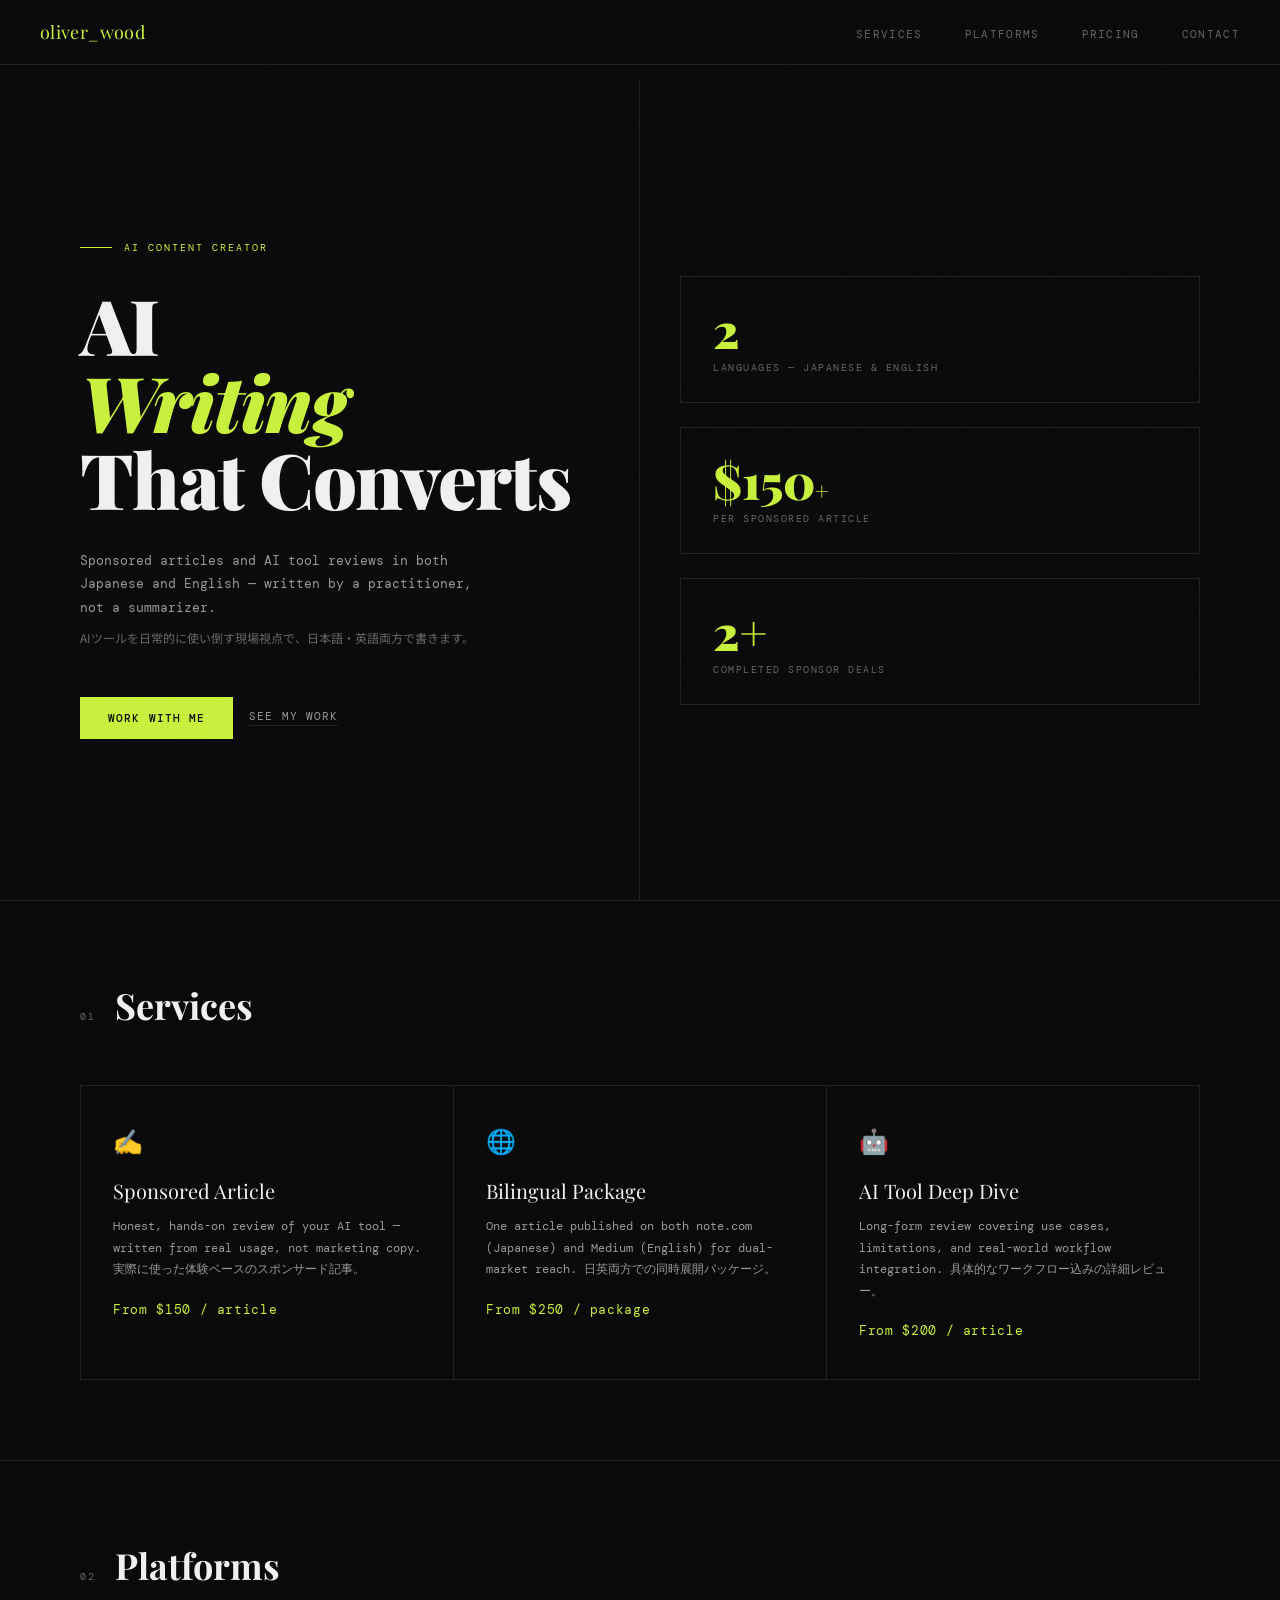
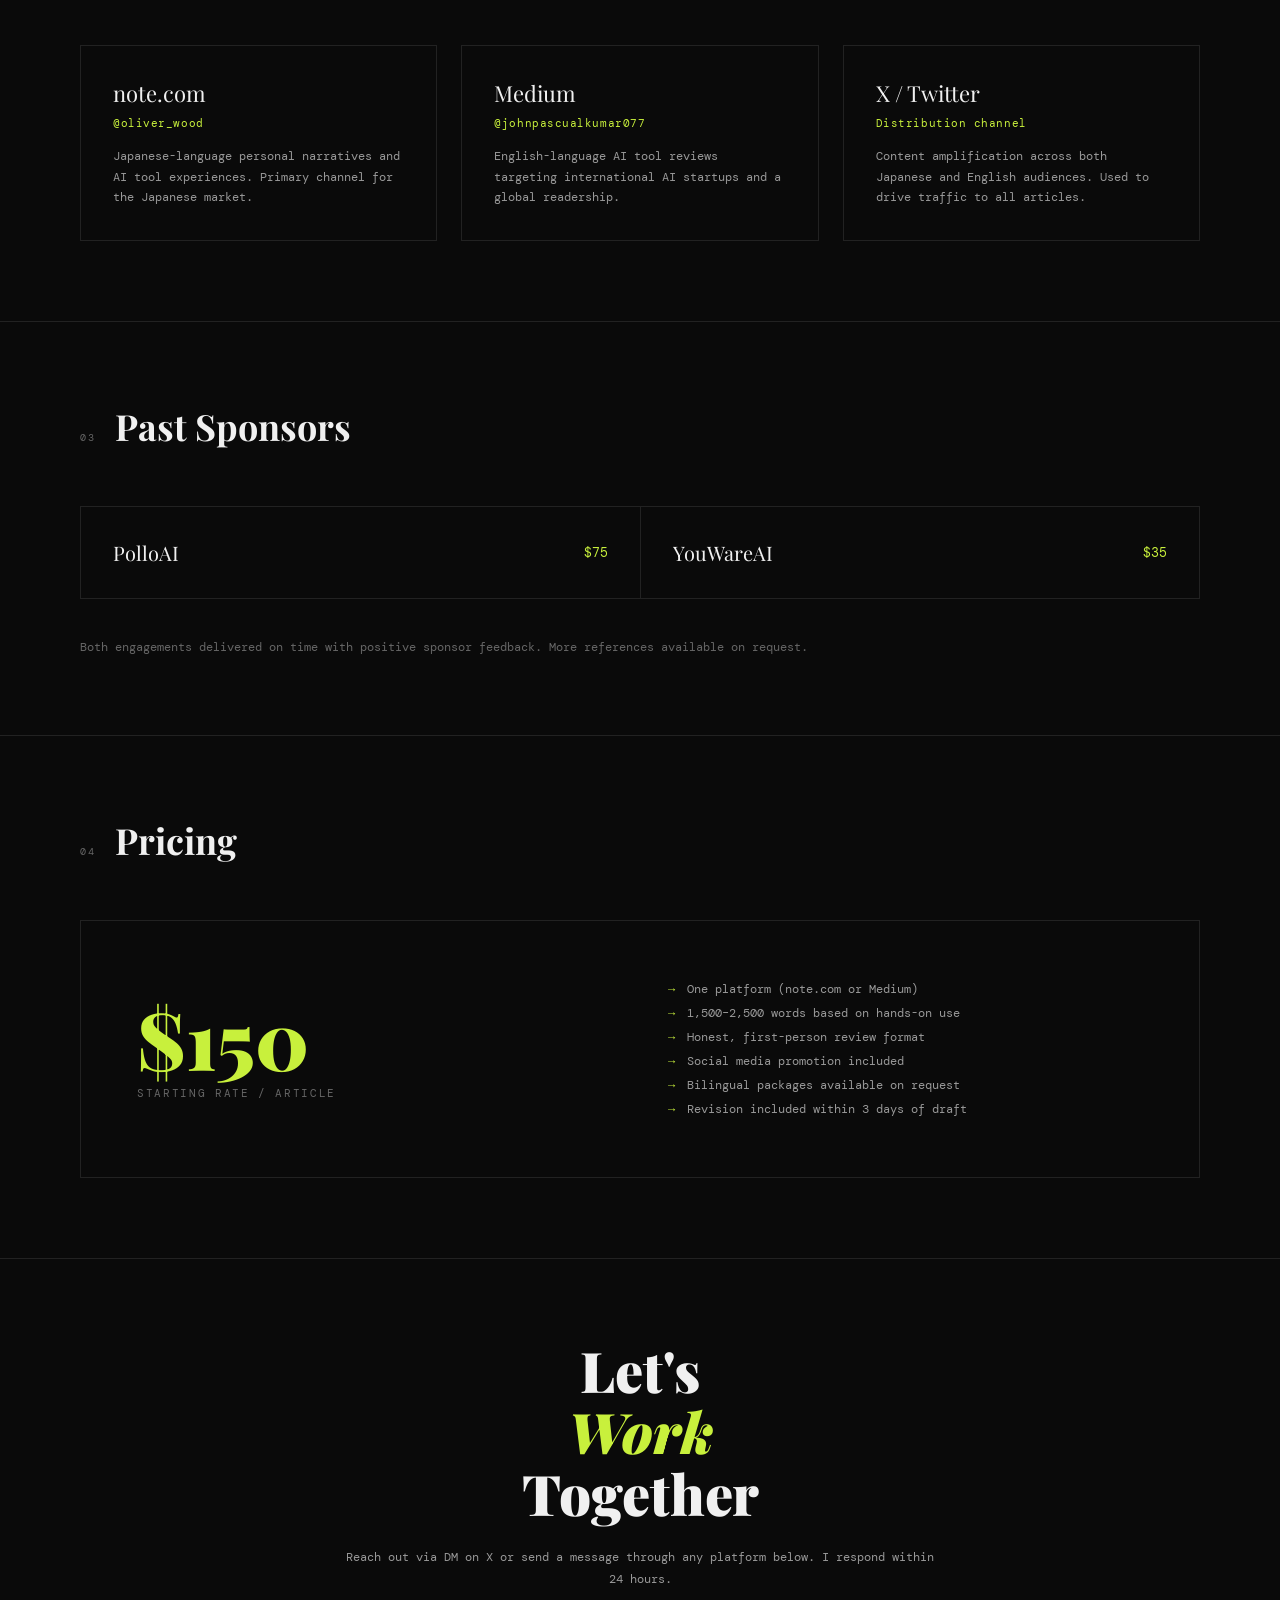
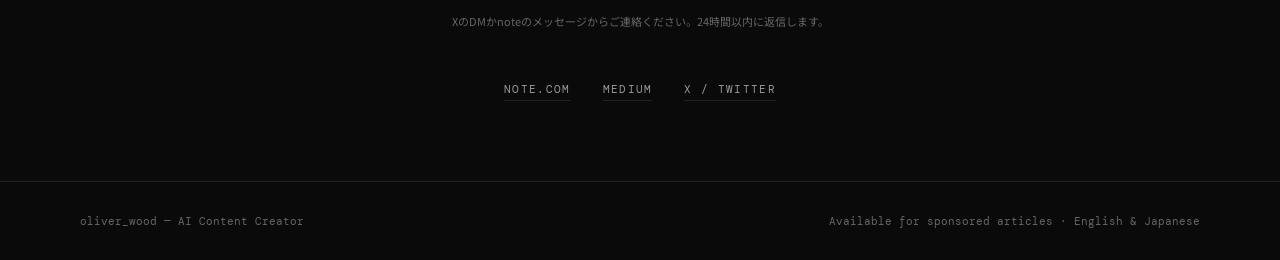
==== index.html @ 2ba9f5a6 "Add portfolio site as index.html for GitHub Pages Uploads the oliver_wood AI Content Creator portfol" ====
<!DOCTYPE html>
<html lang="en">
<head>
<meta charset="UTF-8">
<meta name="viewport" content="width=device-width, initial-scale=1.0">
<title>oliver_wood — AI Content Creator</title>
<link href="https://fonts.googleapis.com/css2?family=Playfair+Display:ital,wght@0,400;0,700;0,900;1,400&family=DM+Mono:wght@300;400;500&family=Noto+Sans+JP:wght@300;400;500&display=swap" rel="stylesheet">
<style>
  :root {
    --bg: #0a0a0a;
    --surface: #111111;
    --border: #222222;
    --accent: #c8f03c;
    --accent2: #ff6b35;
    --text: #f0f0f0;
    --muted: #666666;
    --mid: #999999;
  }

  * { margin: 0; padding: 0; box-sizing: border-box; }

  html { scroll-behavior: smooth; }

  body {
    background: var(--bg);
    color: var(--text);
    font-family: 'DM Mono', monospace;
    overflow-x: hidden;
  }

  /* NOISE OVERLAY */
  body::before {
    content: '';
    position: fixed;
    inset: 0;
    background-image: url("data:image/svg+xml,%3Csvg viewBox='0 0 256 256' xmlns='http://www.w3.org/2000/svg'%3E%3Cfilter id='noise'%3E%3CfeTurbulence type='fractalNoise' baseFrequency='0.9' numOctaves='4' stitchTiles='stitch'/%3E%3C/filter%3E%3Crect width='100%25' height='100%25' filter='url(%23noise)' opacity='0.04'/%3E%3C/svg%3E");
    pointer-events: none;
    z-index: 100;
    opacity: 0.5;
  }

  /* HEADER */
  header {
    position: fixed;
    top: 0;
    left: 0;
    right: 0;
    z-index: 50;
    display: flex;
    justify-content: space-between;
    align-items: center;
    padding: 20px 40px;
    border-bottom: 1px solid var(--border);
    background: rgba(10,10,10,0.85);
    backdrop-filter: blur(12px);
  }

  .logo {
    font-family: 'Playfair Display', serif;
    font-size: 18px;
    letter-spacing: 0.02em;
    color: var(--accent);
  }

  nav a {
    color: var(--muted);
    text-decoration: none;
    font-size: 11px;
    letter-spacing: 0.12em;
    text-transform: uppercase;
    margin-left: 32px;
    transition: color 0.2s;
  }

  nav a:hover { color: var(--text); }

  /* HERO */
  .hero {
    min-height: 100vh;
    display: grid;
    grid-template-columns: 1fr 1fr;
    padding-top: 80px;
  }

  .hero-left {
    padding: 80px 40px 80px 80px;
    display: flex;
    flex-direction: column;
    justify-content: center;
    border-right: 1px solid var(--border);
  }

  .hero-tag {
    font-size: 10px;
    letter-spacing: 0.2em;
    text-transform: uppercase;
    color: var(--accent);
    margin-bottom: 32px;
    display: flex;
    align-items: center;
    gap: 12px;
  }

  .hero-tag::before {
    content: '';
    display: block;
    width: 32px;
    height: 1px;
    background: var(--accent);
  }

  .hero-title {
    font-family: 'Playfair Display', serif;
    font-size: clamp(52px, 6vw, 88px);
    line-height: 1.0;
    font-weight: 900;
    margin-bottom: 32px;
    letter-spacing: -0.02em;
  }

  .hero-title em {
    font-style: italic;
    color: var(--accent);
  }

  .hero-desc {
    font-size: 13px;
    line-height: 1.8;
    color: var(--mid);
    max-width: 420px;
    margin-bottom: 48px;
  }

  .hero-desc span {
    font-family: 'Noto Sans JP', sans-serif;
    display: block;
    margin-top: 8px;
    font-size: 12px;
    color: var(--muted);
  }

  .cta-row {
    display: flex;
    gap: 16px;
    align-items: center;
  }

  .btn-primary {
    background: var(--accent);
    color: #0a0a0a;
    padding: 14px 28px;
    font-family: 'DM Mono', monospace;
    font-size: 11px;
    letter-spacing: 0.1em;
    text-transform: uppercase;
    text-decoration: none;
    font-weight: 500;
    transition: all 0.2s;
  }

  .btn-primary:hover {
    background: #d4f54a;
    transform: translateY(-1px);
  }

  .btn-ghost {
    color: var(--mid);
    font-size: 11px;
    letter-spacing: 0.1em;
    text-transform: uppercase;
    text-decoration: none;
    border-bottom: 1px solid var(--border);
    padding-bottom: 2px;
    transition: all 0.2s;
  }

  .btn-ghost:hover { color: var(--text); border-color: var(--mid); }

  .hero-right {
    padding: 80px 80px 80px 40px;
    display: flex;
    flex-direction: column;
    justify-content: center;
    gap: 24px;
  }

  .stat-card {
    border: 1px solid var(--border);
    padding: 28px 32px;
    position: relative;
    overflow: hidden;
    transition: border-color 0.3s;
  }

  .stat-card:hover { border-color: #333; }

  .stat-card::before {
    content: '';
    position: absolute;
    top: 0; left: 0;
    width: 3px; height: 100%;
    background: var(--accent);
    transform: scaleY(0);
    transition: transform 0.3s;
    transform-origin: bottom;
  }

  .stat-card:hover::before { transform: scaleY(1); }

  .stat-num {
    font-family: 'Playfair Display', serif;
    font-size: 48px;
    font-weight: 900;
    color: var(--accent);
    line-height: 1;
    margin-bottom: 8px;
  }

  .stat-label {
    font-size: 10px;
    letter-spacing: 0.15em;
    text-transform: uppercase;
    color: var(--muted);
  }

  /* SECTION */
  section {
    border-top: 1px solid var(--border);
    padding: 80px;
  }

  .section-header {
    display: flex;
    align-items: baseline;
    gap: 20px;
    margin-bottom: 56px;
  }

  .section-num {
    font-size: 10px;
    color: var(--muted);
    letter-spacing: 0.15em;
  }

  .section-title {
    font-family: 'Playfair Display', serif;
    font-size: 36px;
    font-weight: 700;
  }

  /* SERVICES */
  .services-grid {
    display: grid;
    grid-template-columns: repeat(3, 1fr);
    gap: 1px;
    background: var(--border);
    border: 1px solid var(--border);
  }

  .service-item {
    background: var(--bg);
    padding: 40px 32px;
    transition: background 0.2s;
  }

  .service-item:hover { background: #0f0f0f; }

  .service-icon {
    font-size: 24px;
    margin-bottom: 20px;
  }

  .service-name {
    font-family: 'Playfair Display', serif;
    font-size: 20px;
    margin-bottom: 12px;
  }

  .service-desc {
    font-size: 12px;
    line-height: 1.8;
    color: var(--mid);
    margin-bottom: 20px;
  }

  .service-desc .ja {
    font-family: 'Noto Sans JP', sans-serif;
    display: block;
    font-size: 11px;
    margin-top: 4px;
    color: var(--muted);
  }

  .service-price {
    font-size: 13px;
    color: var(--accent);
    letter-spacing: 0.05em;
  }

  /* PLATFORMS */
  .platforms-row {
    display: grid;
    grid-template-columns: repeat(3, 1fr);
    gap: 24px;
  }

  .platform-card {
    border: 1px solid var(--border);
    padding: 32px;
    text-decoration: none;
    color: var(--text);
    transition: all 0.2s;
    display: block;
  }

  .platform-card:hover {
    border-color: var(--accent);
    transform: translateY(-2px);
  }

  .platform-name {
    font-family: 'Playfair Display', serif;
    font-size: 22px;
    margin-bottom: 8px;
  }

  .platform-handle {
    font-size: 11px;
    color: var(--accent);
    letter-spacing: 0.05em;
    margin-bottom: 16px;
  }

  .platform-desc {
    font-size: 12px;
    color: var(--mid);
    line-height: 1.7;
  }

  /* SPONSORS */
  .sponsors-list {
    display: grid;
    grid-template-columns: 1fr 1fr;
    gap: 1px;
    background: var(--border);
    border: 1px solid var(--border);
    margin-bottom: 40px;
  }

  .sponsor-item {
    background: var(--bg);
    padding: 32px;
    display: flex;
    justify-content: space-between;
    align-items: center;
  }

  .sponsor-name {
    font-family: 'Playfair Display', serif;
    font-size: 20px;
  }

  .sponsor-amount {
    font-size: 13px;
    color: var(--accent);
  }

  /* PRICING */
  .pricing-box {
    border: 1px solid var(--border);
    padding: 56px;
    display: grid;
    grid-template-columns: 1fr 1fr;
    gap: 56px;
    align-items: center;
  }

  .price-display {
    font-family: 'Playfair Display', serif;
    font-size: 80px;
    font-weight: 900;
    color: var(--accent);
    line-height: 1;
    margin-bottom: 8px;
  }

  .price-unit {
    font-size: 11px;
    color: var(--muted);
    letter-spacing: 0.15em;
    text-transform: uppercase;
  }

  .pricing-details {
    font-size: 12px;
    color: var(--mid);
    line-height: 2;
  }

  .pricing-details li {
    list-style: none;
    display: flex;
    gap: 12px;
  }

  .pricing-details li::before {
    content: '→';
    color: var(--accent);
    flex-shrink: 0;
  }

  /* CONTACT */
  #contact {
    text-align: center;
  }

  .contact-inner {
    max-width: 600px;
    margin: 0 auto;
  }

  .contact-title {
    font-family: 'Playfair Display', serif;
    font-size: 56px;
    font-weight: 900;
    line-height: 1.1;
    margin-bottom: 24px;
  }

  .contact-title em {
    font-style: italic;
    color: var(--accent);
  }

  .contact-sub {
    font-size: 12px;
    color: var(--mid);
    line-height: 1.8;
    margin-bottom: 48px;
  }

  .contact-links {
    display: flex;
    justify-content: center;
    gap: 32px;
    flex-wrap: wrap;
  }

  .contact-link {
    font-size: 11px;
    letter-spacing: 0.12em;
    text-transform: uppercase;
    color: var(--mid);
    text-decoration: none;
    border-bottom: 1px solid var(--border);
    padding-bottom: 4px;
    transition: all 0.2s;
  }

  .contact-link:hover { color: var(--accent); border-color: var(--accent); }

  /* FOOTER */
  footer {
    border-top: 1px solid var(--border);
    padding: 32px 80px;
    display: flex;
    justify-content: space-between;
    align-items: center;
    font-size: 11px;
    color: var(--muted);
  }

  /* ANIMATIONS */
  @keyframes fadeUp {
    from { opacity: 0; transform: translateY(24px); }
    to { opacity: 1; transform: translateY(0); }
  }

  .hero-left > * {
    animation: fadeUp 0.7s ease forwards;
    opacity: 0;
  }

  .hero-tag { animation-delay: 0.1s; }
  .hero-title { animation-delay: 0.2s; }
  .hero-desc { animation-delay: 0.3s; }
  .cta-row { animation-delay: 0.4s; }

  .stat-card {
    animation: fadeUp 0.7s ease forwards;
    opacity: 0;
  }
  .stat-card:nth-child(1) { animation-delay: 0.3s; }
  .stat-card:nth-child(2) { animation-delay: 0.4s; }
  .stat-card:nth-child(3) { animation-delay: 0.5s; }

  /* RESPONSIVE */
  @media (max-width: 900px) {
    .hero { grid-template-columns: 1fr; }
    .hero-left { padding: 60px 32px; border-right: none; border-bottom: 1px solid var(--border); }
    .hero-right { padding: 40px 32px; }
    section { padding: 60px 32px; }
    .services-grid { grid-template-columns: 1fr; }
    .platforms-row { grid-template-columns: 1fr; }
    .sponsors-list { grid-template-columns: 1fr; }
    .pricing-box { grid-template-columns: 1fr; }
    footer { flex-direction: column; gap: 12px; padding: 32px; }
    header { padding: 16px 24px; }
  }
</style>
</head>
<body>

<header>
  <div class="logo">oliver_wood</div>
  <nav>
    <a href="#services">Services</a>
    <a href="#platforms">Platforms</a>
    <a href="#pricing">Pricing</a>
    <a href="#contact">Contact</a>
  </nav>
</header>

<!-- HERO -->
<div class="hero">
  <div class="hero-left">
    <div class="hero-tag">AI Content Creator</div>
    <h1 class="hero-title">AI<br><em>Writing</em><br>That Converts</h1>
    <p class="hero-desc">
      Sponsored articles and AI tool reviews in both Japanese and English — written by a practitioner, not a summarizer.
      <span>AIツールを日常的に使い倒す現場視点で、日本語・英語両方で書きます。</span>
    </p>
    <div class="cta-row">
      <a href="#contact" class="btn-primary">Work with me</a>
      <a href="#platforms" class="btn-ghost">See my work</a>
    </div>
  </div>
  <div class="hero-right">
    <div class="stat-card">
      <div class="stat-num">2</div>
      <div class="stat-label">Languages — Japanese & English</div>
    </div>
    <div class="stat-card">
      <div class="stat-num">$150<span style="font-size:24px">+</span></div>
      <div class="stat-label">Per sponsored article</div>
    </div>
    <div class="stat-card">
      <div class="stat-num">2+</div>
      <div class="stat-label">Completed sponsor deals</div>
    </div>
  </div>
</div>

<!-- SERVICES -->
<section id="services">
  <div class="section-header">
    <span class="section-num">01</span>
    <h2 class="section-title">Services</h2>
  </div>
  <div class="services-grid">
    <div class="service-item">
      <div class="service-icon">✍️</div>
      <div class="service-name">Sponsored Article</div>
      <div class="service-desc">
        Honest, hands-on review of your AI tool — written from real usage, not marketing copy.
        <span>実際に使った体験ベースのスポンサード記事。</span>
      </div>
      <div class="service-price">From $150 / article</div>
    </div>
    <div class="service-item">
      <div class="service-icon">🌐</div>
      <div class="service-name">Bilingual Package</div>
      <div class="service-desc">
        One article published on both note.com (Japanese) and Medium (English) for dual-market reach.
        <span>日英両方での同時展開パッケージ。</span>
      </div>
      <div class="service-price">From $250 / package</div>
    </div>
    <div class="service-item">
      <div class="service-icon">🤖</div>
      <div class="service-name">AI Tool Deep Dive</div>
      <div class="service-desc">
        Long-form review covering use cases, limitations, and real-world workflow integration.
        <span>具体的なワークフロー込みの詳細レビュー。</span>
      </div>
      <div class="service-price">From $200 / article</div>
    </div>
  </div>
</section>

<!-- PLATFORMS -->
<section id="platforms">
  <div class="section-header">
    <span class="section-num">02</span>
    <h2 class="section-title">Platforms</h2>
  </div>
  <div class="platforms-row">
    <a href="https://note.com/oliver_wood" target="_blank" class="platform-card">
      <div class="platform-name">note.com</div>
      <div class="platform-handle">@oliver_wood</div>
      <div class="platform-desc">Japanese-language personal narratives and AI tool experiences. Primary channel for the Japanese market.</div>
    </a>
    <a href="https://medium.com/@johnpascualkumar077" target="_blank" class="platform-card">
      <div class="platform-name">Medium</div>
      <div class="platform-handle">@johnpascualkumar077</div>
      <div class="platform-desc">English-language AI tool reviews targeting international AI startups and a global readership.</div>
    </a>
    <a href="https://twitter.com" target="_blank" class="platform-card">
      <div class="platform-name">X / Twitter</div>
      <div class="platform-handle">Distribution channel</div>
      <div class="platform-desc">Content amplification across both Japanese and English audiences. Used to drive traffic to all articles.</div>
    </a>
  </div>
</section>

<!-- PAST SPONSORS -->
<section id="sponsors">
  <div class="section-header">
    <span class="section-num">03</span>
    <h2 class="section-title">Past Sponsors</h2>
  </div>
  <div class="sponsors-list">
    <div class="sponsor-item">
      <div class="sponsor-name">PolloAI</div>
      <div class="sponsor-amount">$75</div>
    </div>
    <div class="sponsor-item">
      <div class="sponsor-name">YouWareAI</div>
      <div class="sponsor-amount">$35</div>
    </div>
  </div>
  <p style="font-size:12px; color: var(--muted);">Both engagements delivered on time with positive sponsor feedback. More references available on request.</p>
</section>

<!-- PRICING -->
<section id="pricing">
  <div class="section-header">
    <span class="section-num">04</span>
    <h2 class="section-title">Pricing</h2>
  </div>
  <div class="pricing-box">
    <div>
      <div class="price-display">$150</div>
      <div class="price-unit">Starting rate / article</div>
    </div>
    <ul class="pricing-details">
      <li>One platform (note.com or Medium)</li>
      <li>1,500–2,500 words based on hands-on use</li>
      <li>Honest, first-person review format</li>
      <li>Social media promotion included</li>
      <li>Bilingual packages available on request</li>
      <li>Revision included within 3 days of draft</li>
    </ul>
  </div>
</section>

<!-- CONTACT -->
<section id="contact">
  <div class="contact-inner">
    <h2 class="contact-title">Let's<br><em>Work</em><br>Together</h2>
    <p class="contact-sub">
      Reach out via DM on X or send a message through any platform below.
      I respond within 24 hours.
      <br><br>
      <span style="font-family: 'Noto Sans JP', sans-serif; font-size: 11px; color: var(--muted);">XのDMかnoteのメッセージからご連絡ください。24時間以内に返信します。</span>
    </p>
    <div class="contact-links">
      <a href="https://note.com/oliver_wood" target="_blank" class="contact-link">note.com</a>
      <a href="https://medium.com/@johnpascualkumar077" target="_blank" class="contact-link">Medium</a>
      <a href="https://twitter.com" target="_blank" class="contact-link">X / Twitter</a>
    </div>
  </div>
</section>

<footer>
  <div>oliver_wood — AI Content Creator</div>
  <div>Available for sponsored articles · English & Japanese</div>
</footer>

</body>
</html>
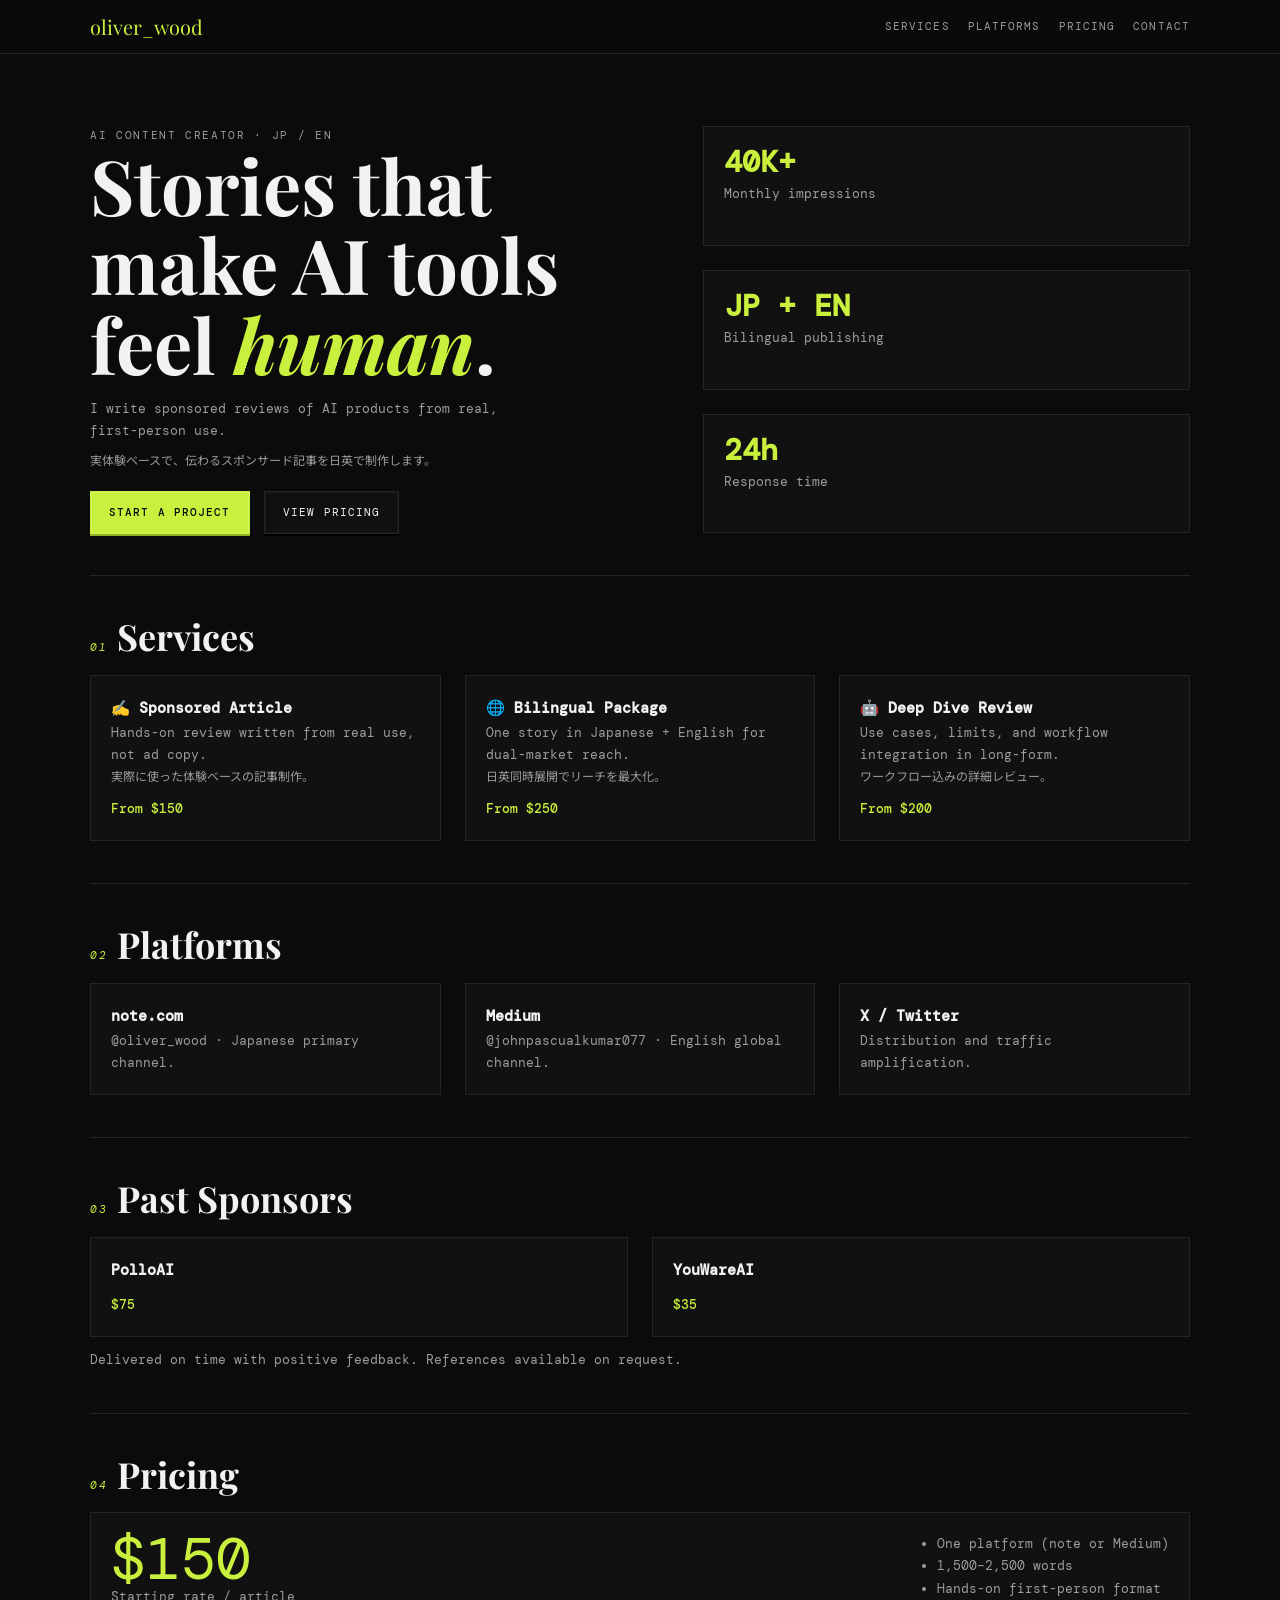
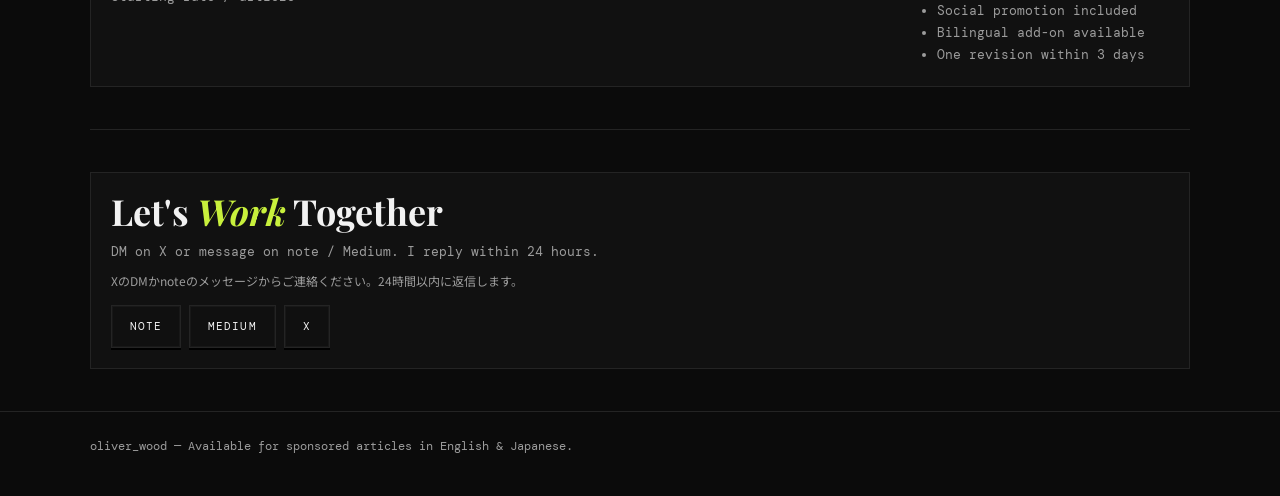
==== commit ea947f9d: "Tune UI responsiveness with tactile button press feedback" ====
--- a/index.html
+++ b/index.html
@@ -1,681 +1,185 @@
-<!DOCTYPE html>
+<!doctype html>
 <html lang="en">
 <head>
-<meta charset="UTF-8">
-<meta name="viewport" content="width=device-width, initial-scale=1.0">
-<title>oliver_wood — AI Content Creator</title>
-<link href="https://fonts.googleapis.com/css2?family=Playfair+Display:ital,wght@0,400;0,700;0,900;1,400&family=DM+Mono:wght@300;400;500&family=Noto+Sans+JP:wght@300;400;500&display=swap" rel="stylesheet">
-<style>
-  :root {
-    --bg: #0a0a0a;
-    --surface: #111111;
-    --border: #222222;
-    --accent: #c8f03c;
-    --accent2: #ff6b35;
-    --text: #f0f0f0;
-    --muted: #666666;
-    --mid: #999999;
-  }
+  <meta charset="UTF-8" />
+  <meta name="viewport" content="width=device-width, initial-scale=1" />
+  <title>oliver_wood — AI Content Creator</title>
+  <link href="https://fonts.googleapis.com/css2?family=Playfair+Display:wght@700;900&family=DM+Mono:wght@400;500&family=Noto+Sans+JP:wght@400&display=swap" rel="stylesheet">
+  <style>
+    :root {
+      --bg:#0b0b0b; --card:#111; --line:#242424; --txt:#f2f2f2; --muted:#9c9c9c; --accent:#c8f03c;
+      --fast:120ms; --snap:cubic-bezier(.2,.9,.25,1); --press:cubic-bezier(.22,.61,.36,1);
+    }
+    * { box-sizing:border-box; margin:0; }
+    body { font:13px/1.7 'DM Mono', monospace; color:var(--txt); background:var(--bg); }
+    a { color:inherit; text-decoration:none; }
+    .wrap { width:min(1100px,92vw); margin:auto; }
+    .grid { display:grid; gap:24px; }
+    .card {
+      background:var(--card); border:1px solid var(--line); padding:20px;
+      transition: transform var(--fast) var(--snap), border-color var(--fast) var(--snap), box-shadow var(--fast) var(--snap);
+    }
+    .muted { color:var(--muted); }
+    .jp { font-family:'Noto Sans JP',sans-serif; font-size:12px; }
 
-  * { margin: 0; padding: 0; box-sizing: border-box; }
+    header { position:sticky; top:0; z-index:10; border-bottom:1px solid var(--line); background:rgba(11,11,11,.9); backdrop-filter:blur(6px); }
+    header .wrap { padding:16px 0; display:flex; justify-content:space-between; align-items:center; }
+    nav { display:flex; gap:18px; font-size:11px; text-transform:uppercase; letter-spacing:.1em; color:var(--muted); }
+    nav a { transition:color var(--fast) var(--snap), transform var(--fast) var(--snap); }
+    nav a:hover { color:var(--txt); transform:translateY(-1px); }
 
-  html { scroll-behavior: smooth; }
+    .hero { padding:72px 0 42px; display:grid; gap:28px; grid-template-columns:1.2fr 1fr; }
+    h1, h2, .logo { font-family:'Playfair Display',serif; line-height:1.05; }
+    .logo { color:var(--accent); font-size:20px; }
+    h1 { font-size:clamp(40px,7vw,76px); }
+    h1 em, .section-num { color:var(--accent); font-style:italic; }
+    .cta { display:flex; gap:14px; align-items:center; margin-top:20px; }
 
-  body {
-    background: var(--bg);
-    color: var(--text);
-    font-family: 'DM Mono', monospace;
-    overflow-x: hidden;
-  }
+    .btn {
+      --raise:2px;
+      position:relative;
+      display:inline-flex; align-items:center; justify-content:center;
+      font-size:11px; text-transform:uppercase; letter-spacing:.1em;
+      padding:11px 18px; border:1px solid var(--line); background:#101010; color:var(--txt);
+      transform:translateY(0);
+      box-shadow:0 var(--raise) 0 #000, 0 0 0 1px rgba(255,255,255,.03) inset;
+      transition: transform var(--fast) var(--press), box-shadow var(--fast) var(--press), background var(--fast) var(--snap), border-color var(--fast) var(--snap), color var(--fast) var(--snap);
+      will-change:transform, box-shadow;
+      user-select:none;
+      -webkit-tap-highlight-color:transparent;
+    }
+    .btn:hover { border-color:#3a3a3a; transform:translateY(-1px); }
+    .btn:focus-visible { outline:2px solid var(--accent); outline-offset:2px; }
+    .btn.is-pressed, .btn:active {
+      transform:translateY(2px) scale(.995);
+      box-shadow:0 0 0 #000, 0 0 0 1px rgba(255,255,255,.05) inset;
+      transition-duration:70ms;
+    }
+    .btn.primary {
+      background:var(--accent); color:#0a0a0a; border-color:transparent; font-weight:500;
+      box-shadow:0 var(--raise) 0 #94af25, 0 0 0 1px rgba(255,255,255,.15) inset;
+    }
+    .btn.primary:hover { background:#d4f54a; }
+    .btn.primary.is-pressed, .btn.primary:active { box-shadow:0 0 0 #94af25, 0 0 0 1px rgba(255,255,255,.15) inset; }
 
-  /* NOISE OVERLAY */
-  body::before {
-    content: '';
-    position: fixed;
-    inset: 0;
-    background-image: url("data:image/svg+xml,%3Csvg viewBox='0 0 256 256' xmlns='http://www.w3.org/2000/svg'%3E%3Cfilter id='noise'%3E%3CfeTurbulence type='fractalNoise' baseFrequency='0.9' numOctaves='4' stitchTiles='stitch'/%3E%3C/filter%3E%3Crect width='100%25' height='100%25' filter='url(%23noise)' opacity='0.04'/%3E%3C/svg%3E");
-    pointer-events: none;
-    z-index: 100;
-    opacity: 0.5;
-  }
+    .stat b { display:block; font-size:30px; color:var(--accent); line-height:1; margin-bottom:6px; }
+    section { padding:42px 0; border-top:1px solid var(--line); }
+    .section-head { display:flex; gap:10px; align-items:baseline; margin-bottom:18px; }
+    h2 { font-size:36px; }
+    .section-num { font-size:11px; letter-spacing:.15em; }
 
-  /* HEADER */
-  header {
-    position: fixed;
-    top: 0;
-    left: 0;
-    right: 0;
-    z-index: 50;
-    display: flex;
-    justify-content: space-between;
-    align-items: center;
-    padding: 20px 40px;
-    border-bottom: 1px solid var(--border);
-    background: rgba(10,10,10,0.85);
-    backdrop-filter: blur(12px);
-  }
+    .cols-3 { grid-template-columns:repeat(3,minmax(0,1fr)); }
+    .service .price, .sponsor .amount { color:var(--accent); margin-top:10px; font-weight:500; }
+    .platform { display:block; transition:transform var(--fast) var(--snap), border-color var(--fast) var(--snap); }
+    .platform:hover { border-color:#3a3a3a; transform:translateY(-1px); }
+    .price-box { display:flex; justify-content:space-between; gap:20px; align-items:flex-start; }
+    .price-num { font-size:58px; color:var(--accent); line-height:.9; }
+    ul { padding-left:16px; }
+    footer { border-top:1px solid var(--line); color:var(--muted); padding:24px 0 40px; font-size:12px; }
 
-  .logo {
-    font-family: 'Playfair Display', serif;
-    font-size: 18px;
-    letter-spacing: 0.02em;
-    color: var(--accent);
-  }
-
-  nav a {
-    color: var(--muted);
-    text-decoration: none;
-    font-size: 11px;
-    letter-spacing: 0.12em;
-    text-transform: uppercase;
-    margin-left: 32px;
-    transition: color 0.2s;
-  }
-
-  nav a:hover { color: var(--text); }
-
-  /* HERO */
-  .hero {
-    min-height: 100vh;
-    display: grid;
-    grid-template-columns: 1fr 1fr;
-    padding-top: 80px;
-  }
-
-  .hero-left {
-    padding: 80px 40px 80px 80px;
-    display: flex;
-    flex-direction: column;
-    justify-content: center;
-    border-right: 1px solid var(--border);
-  }
-
-  .hero-tag {
-    font-size: 10px;
-    letter-spacing: 0.2em;
-    text-transform: uppercase;
-    color: var(--accent);
-    margin-bottom: 32px;
-    display: flex;
-    align-items: center;
-    gap: 12px;
-  }
-
-  .hero-tag::before {
-    content: '';
-    display: block;
-    width: 32px;
-    height: 1px;
-    background: var(--accent);
-  }
-
-  .hero-title {
-    font-family: 'Playfair Display', serif;
-    font-size: clamp(52px, 6vw, 88px);
-    line-height: 1.0;
-    font-weight: 900;
-    margin-bottom: 32px;
-    letter-spacing: -0.02em;
-  }
-
-  .hero-title em {
-    font-style: italic;
-    color: var(--accent);
-  }
-
-  .hero-desc {
-    font-size: 13px;
-    line-height: 1.8;
-    color: var(--mid);
-    max-width: 420px;
-    margin-bottom: 48px;
-  }
-
-  .hero-desc span {
-    font-family: 'Noto Sans JP', sans-serif;
-    display: block;
-    margin-top: 8px;
-    font-size: 12px;
-    color: var(--muted);
-  }
-
-  .cta-row {
-    display: flex;
-    gap: 16px;
-    align-items: center;
-  }
-
-  .btn-primary {
-    background: var(--accent);
-    color: #0a0a0a;
-    padding: 14px 28px;
-    font-family: 'DM Mono', monospace;
-    font-size: 11px;
-    letter-spacing: 0.1em;
-    text-transform: uppercase;
-    text-decoration: none;
-    font-weight: 500;
-    transition: all 0.2s;
-  }
-
-  .btn-primary:hover {
-    background: #d4f54a;
-    transform: translateY(-1px);
-  }
-
-  .btn-ghost {
-    color: var(--mid);
-    font-size: 11px;
-    letter-spacing: 0.1em;
-    text-transform: uppercase;
-    text-decoration: none;
-    border-bottom: 1px solid var(--border);
-    padding-bottom: 2px;
-    transition: all 0.2s;
-  }
-
-  .btn-ghost:hover { color: var(--text); border-color: var(--mid); }
-
-  .hero-right {
-    padding: 80px 80px 80px 40px;
-    display: flex;
-    flex-direction: column;
-    justify-content: center;
-    gap: 24px;
-  }
-
-  .stat-card {
-    border: 1px solid var(--border);
-    padding: 28px 32px;
-    position: relative;
-    overflow: hidden;
-    transition: border-color 0.3s;
-  }
-
-  .stat-card:hover { border-color: #333; }
-
-  .stat-card::before {
-    content: '';
-    position: absolute;
-    top: 0; left: 0;
-    width: 3px; height: 100%;
-    background: var(--accent);
-    transform: scaleY(0);
-    transition: transform 0.3s;
-    transform-origin: bottom;
-  }
-
-  .stat-card:hover::before { transform: scaleY(1); }
-
-  .stat-num {
-    font-family: 'Playfair Display', serif;
-    font-size: 48px;
-    font-weight: 900;
-    color: var(--accent);
-    line-height: 1;
-    margin-bottom: 8px;
-  }
-
-  .stat-label {
-    font-size: 10px;
-    letter-spacing: 0.15em;
-    text-transform: uppercase;
-    color: var(--muted);
-  }
-
-  /* SECTION */
-  section {
-    border-top: 1px solid var(--border);
-    padding: 80px;
-  }
-
-  .section-header {
-    display: flex;
-    align-items: baseline;
-    gap: 20px;
-    margin-bottom: 56px;
-  }
-
-  .section-num {
-    font-size: 10px;
-    color: var(--muted);
-    letter-spacing: 0.15em;
-  }
-
-  .section-title {
-    font-family: 'Playfair Display', serif;
-    font-size: 36px;
-    font-weight: 700;
-  }
-
-  /* SERVICES */
-  .services-grid {
-    display: grid;
-    grid-template-columns: repeat(3, 1fr);
-    gap: 1px;
-    background: var(--border);
-    border: 1px solid var(--border);
-  }
-
-  .service-item {
-    background: var(--bg);
-    padding: 40px 32px;
-    transition: background 0.2s;
-  }
-
-  .service-item:hover { background: #0f0f0f; }
-
-  .service-icon {
-    font-size: 24px;
-    margin-bottom: 20px;
-  }
-
-  .service-name {
-    font-family: 'Playfair Display', serif;
-    font-size: 20px;
-    margin-bottom: 12px;
-  }
-
-  .service-desc {
-    font-size: 12px;
-    line-height: 1.8;
-    color: var(--mid);
-    margin-bottom: 20px;
-  }
-
-  .service-desc .ja {
-    font-family: 'Noto Sans JP', sans-serif;
-    display: block;
-    font-size: 11px;
-    margin-top: 4px;
-    color: var(--muted);
-  }
-
-  .service-price {
-    font-size: 13px;
-    color: var(--accent);
-    letter-spacing: 0.05em;
-  }
-
-  /* PLATFORMS */
-  .platforms-row {
-    display: grid;
-    grid-template-columns: repeat(3, 1fr);
-    gap: 24px;
-  }
-
-  .platform-card {
-    border: 1px solid var(--border);
-    padding: 32px;
-    text-decoration: none;
-    color: var(--text);
-    transition: all 0.2s;
-    display: block;
-  }
-
-  .platform-card:hover {
-    border-color: var(--accent);
-    transform: translateY(-2px);
-  }
-
-  .platform-name {
-    font-family: 'Playfair Display', serif;
-    font-size: 22px;
-    margin-bottom: 8px;
-  }
-
-  .platform-handle {
-    font-size: 11px;
-    color: var(--accent);
-    letter-spacing: 0.05em;
-    margin-bottom: 16px;
-  }
-
-  .platform-desc {
-    font-size: 12px;
-    color: var(--mid);
-    line-height: 1.7;
-  }
-
-  /* SPONSORS */
-  .sponsors-list {
-    display: grid;
-    grid-template-columns: 1fr 1fr;
-    gap: 1px;
-    background: var(--border);
-    border: 1px solid var(--border);
-    margin-bottom: 40px;
-  }
-
-  .sponsor-item {
-    background: var(--bg);
-    padding: 32px;
-    display: flex;
-    justify-content: space-between;
-    align-items: center;
-  }
-
-  .sponsor-name {
-    font-family: 'Playfair Display', serif;
-    font-size: 20px;
-  }
-
-  .sponsor-amount {
-    font-size: 13px;
-    color: var(--accent);
-  }
-
-  /* PRICING */
-  .pricing-box {
-    border: 1px solid var(--border);
-    padding: 56px;
-    display: grid;
-    grid-template-columns: 1fr 1fr;
-    gap: 56px;
-    align-items: center;
-  }
-
-  .price-display {
-    font-family: 'Playfair Display', serif;
-    font-size: 80px;
-    font-weight: 900;
-    color: var(--accent);
-    line-height: 1;
-    margin-bottom: 8px;
-  }
-
-  .price-unit {
-    font-size: 11px;
-    color: var(--muted);
-    letter-spacing: 0.15em;
-    text-transform: uppercase;
-  }
-
-  .pricing-details {
-    font-size: 12px;
-    color: var(--mid);
-    line-height: 2;
-  }
-
-  .pricing-details li {
-    list-style: none;
-    display: flex;
-    gap: 12px;
-  }
-
-  .pricing-details li::before {
-    content: '→';
-    color: var(--accent);
-    flex-shrink: 0;
-  }
-
-  /* CONTACT */
-  #contact {
-    text-align: center;
-  }
-
-  .contact-inner {
-    max-width: 600px;
-    margin: 0 auto;
-  }
-
-  .contact-title {
-    font-family: 'Playfair Display', serif;
-    font-size: 56px;
-    font-weight: 900;
-    line-height: 1.1;
-    margin-bottom: 24px;
-  }
-
-  .contact-title em {
-    font-style: italic;
-    color: var(--accent);
-  }
-
-  .contact-sub {
-    font-size: 12px;
-    color: var(--mid);
-    line-height: 1.8;
-    margin-bottom: 48px;
-  }
-
-  .contact-links {
-    display: flex;
-    justify-content: center;
-    gap: 32px;
-    flex-wrap: wrap;
-  }
-
-  .contact-link {
-    font-size: 11px;
-    letter-spacing: 0.12em;
-    text-transform: uppercase;
-    color: var(--mid);
-    text-decoration: none;
-    border-bottom: 1px solid var(--border);
-    padding-bottom: 4px;
-    transition: all 0.2s;
-  }
-
-  .contact-link:hover { color: var(--accent); border-color: var(--accent); }
-
-  /* FOOTER */
-  footer {
-    border-top: 1px solid var(--border);
-    padding: 32px 80px;
-    display: flex;
-    justify-content: space-between;
-    align-items: center;
-    font-size: 11px;
-    color: var(--muted);
-  }
-
-  /* ANIMATIONS */
-  @keyframes fadeUp {
-    from { opacity: 0; transform: translateY(24px); }
-    to { opacity: 1; transform: translateY(0); }
-  }
-
-  .hero-left > * {
-    animation: fadeUp 0.7s ease forwards;
-    opacity: 0;
-  }
-
-  .hero-tag { animation-delay: 0.1s; }
-  .hero-title { animation-delay: 0.2s; }
-  .hero-desc { animation-delay: 0.3s; }
-  .cta-row { animation-delay: 0.4s; }
-
-  .stat-card {
-    animation: fadeUp 0.7s ease forwards;
-    opacity: 0;
-  }
-  .stat-card:nth-child(1) { animation-delay: 0.3s; }
-  .stat-card:nth-child(2) { animation-delay: 0.4s; }
-  .stat-card:nth-child(3) { animation-delay: 0.5s; }
-
-  /* RESPONSIVE */
-  @media (max-width: 900px) {
-    .hero { grid-template-columns: 1fr; }
-    .hero-left { padding: 60px 32px; border-right: none; border-bottom: 1px solid var(--border); }
-    .hero-right { padding: 40px 32px; }
-    section { padding: 60px 32px; }
-    .services-grid { grid-template-columns: 1fr; }
-    .platforms-row { grid-template-columns: 1fr; }
-    .sponsors-list { grid-template-columns: 1fr; }
-    .pricing-box { grid-template-columns: 1fr; }
-    footer { flex-direction: column; gap: 12px; padding: 32px; }
-    header { padding: 16px 24px; }
-  }
-</style>
+    @media (max-width:900px) {
+      .hero, .cols-3, .price-box { grid-template-columns:1fr; display:grid; }
+      h2 { font-size:28px; }
+      .price-num { font-size:46px; }
+    }
+    @media (prefers-reduced-motion:reduce) {
+      .btn, .card, .platform, nav a { transition:none; }
+    }
+  </style>
 </head>
 <body>
+  <header>
+    <div class="wrap">
+      <div class="logo">oliver_wood</div>
+      <nav><a href="#services">Services</a><a href="#platforms">Platforms</a><a href="#pricing">Pricing</a><a href="#contact">Contact</a></nav>
+    </div>
+  </header>
 
-<header>
-  <div class="logo">oliver_wood</div>
-  <nav>
-    <a href="#services">Services</a>
-    <a href="#platforms">Platforms</a>
-    <a href="#pricing">Pricing</a>
-    <a href="#contact">Contact</a>
-  </nav>
-</header>
+  <main class="wrap">
+    <section class="hero" style="border-top:0">
+      <div>
+        <p class="muted" style="letter-spacing:.15em;text-transform:uppercase;font-size:11px">AI Content Creator · JP / EN</p>
+        <h1>Stories that make AI tools feel <em>human</em>.</h1>
+        <p class="muted" style="max-width:52ch;margin-top:14px">I write sponsored reviews of AI products from real, first-person use.
+          <span class="jp" style="display:block;margin-top:8px">実体験ベースで、伝わるスポンサード記事を日英で制作します。</span>
+        </p>
+        <div class="cta"><a class="btn primary" href="#contact">Start a project</a><a class="btn" href="#pricing">View pricing</a></div>
+      </div>
+      <div class="grid">
+        <div class="card stat"><b>40K+</b><span class="muted">Monthly impressions</span></div>
+        <div class="card stat"><b>JP + EN</b><span class="muted">Bilingual publishing</span></div>
+        <div class="card stat"><b>24h</b><span class="muted">Response time</span></div>
+      </div>
+    </section>
 
-<!-- HERO -->
-<div class="hero">
-  <div class="hero-left">
-    <div class="hero-tag">AI Content Creator</div>
-    <h1 class="hero-title">AI<br><em>Writing</em><br>That Converts</h1>
-    <p class="hero-desc">
-      Sponsored articles and AI tool reviews in both Japanese and English — written by a practitioner, not a summarizer.
-      <span>AIツールを日常的に使い倒す現場視点で、日本語・英語両方で書きます。</span>
-    </p>
-    <div class="cta-row">
-      <a href="#contact" class="btn-primary">Work with me</a>
-      <a href="#platforms" class="btn-ghost">See my work</a>
-    </div>
-  </div>
-  <div class="hero-right">
-    <div class="stat-card">
-      <div class="stat-num">2</div>
-      <div class="stat-label">Languages — Japanese & English</div>
-    </div>
-    <div class="stat-card">
-      <div class="stat-num">$150<span style="font-size:24px">+</span></div>
-      <div class="stat-label">Per sponsored article</div>
-    </div>
-    <div class="stat-card">
-      <div class="stat-num">2+</div>
-      <div class="stat-label">Completed sponsor deals</div>
-    </div>
-  </div>
-</div>
+    <section id="services">
+      <div class="section-head"><span class="section-num">01</span><h2>Services</h2></div>
+      <div class="grid cols-3">
+        <article class="card service"><h3>✍️ Sponsored Article</h3><p class="muted">Hands-on review written from real use, not ad copy.<br><span class="jp">実際に使った体験ベースの記事制作。</span></p><p class="price">From $150</p></article>
+        <article class="card service"><h3>🌐 Bilingual Package</h3><p class="muted">One story in Japanese + English for dual-market reach.<br><span class="jp">日英同時展開でリーチを最大化。</span></p><p class="price">From $250</p></article>
+        <article class="card service"><h3>🤖 Deep Dive Review</h3><p class="muted">Use cases, limits, and workflow integration in long-form.<br><span class="jp">ワークフロー込みの詳細レビュー。</span></p><p class="price">From $200</p></article>
+      </div>
+    </section>
 
-<!-- SERVICES -->
-<section id="services">
-  <div class="section-header">
-    <span class="section-num">01</span>
-    <h2 class="section-title">Services</h2>
-  </div>
-  <div class="services-grid">
-    <div class="service-item">
-      <div class="service-icon">✍️</div>
-      <div class="service-name">Sponsored Article</div>
-      <div class="service-desc">
-        Honest, hands-on review of your AI tool — written from real usage, not marketing copy.
-        <span>実際に使った体験ベースのスポンサード記事。</span>
+    <section id="platforms">
+      <div class="section-head"><span class="section-num">02</span><h2>Platforms</h2></div>
+      <div class="grid cols-3">
+        <a class="card platform" href="https://note.com/oliver_wood" target="_blank"><h3>note.com</h3><p class="muted">@oliver_wood · Japanese primary channel.</p></a>
+        <a class="card platform" href="https://medium.com/@johnpascualkumar077" target="_blank"><h3>Medium</h3><p class="muted">@johnpascualkumar077 · English global channel.</p></a>
+        <a class="card platform" href="https://twitter.com" target="_blank"><h3>X / Twitter</h3><p class="muted">Distribution and traffic amplification.</p></a>
       </div>
-      <div class="service-price">From $150 / article</div>
-    </div>
-    <div class="service-item">
-      <div class="service-icon">🌐</div>
-      <div class="service-name">Bilingual Package</div>
-      <div class="service-desc">
-        One article published on both note.com (Japanese) and Medium (English) for dual-market reach.
-        <span>日英両方での同時展開パッケージ。</span>
+    </section>
+
+    <section id="sponsors">
+      <div class="section-head"><span class="section-num">03</span><h2>Past Sponsors</h2></div>
+      <div class="grid" style="grid-template-columns:repeat(2,minmax(0,1fr))">
+        <div class="card sponsor"><h3>PolloAI</h3><p class="amount">$75</p></div>
+        <div class="card sponsor"><h3>YouWareAI</h3><p class="amount">$35</p></div>
       </div>
-      <div class="service-price">From $250 / package</div>
-    </div>
-    <div class="service-item">
-      <div class="service-icon">🤖</div>
-      <div class="service-name">AI Tool Deep Dive</div>
-      <div class="service-desc">
-        Long-form review covering use cases, limitations, and real-world workflow integration.
-        <span>具体的なワークフロー込みの詳細レビュー。</span>
+      <p class="muted" style="margin-top:12px">Delivered on time with positive feedback. References available on request.</p>
+    </section>
+
+    <section id="pricing">
+      <div class="section-head"><span class="section-num">04</span><h2>Pricing</h2></div>
+      <div class="card price-box">
+        <div><p class="price-num">$150</p><p class="muted">Starting rate / article</p></div>
+        <ul class="muted">
+          <li>One platform (note or Medium)</li><li>1,500–2,500 words</li><li>Hands-on first-person format</li>
+          <li>Social promotion included</li><li>Bilingual add-on available</li><li>One revision within 3 days</li>
+        </ul>
       </div>
-      <div class="service-price">From $200 / article</div>
-    </div>
-  </div>
-</section>
+    </section>
 
-<!-- PLATFORMS -->
-<section id="platforms">
-  <div class="section-header">
-    <span class="section-num">02</span>
-    <h2 class="section-title">Platforms</h2>
-  </div>
-  <div class="platforms-row">
-    <a href="https://note.com/oliver_wood" target="_blank" class="platform-card">
-      <div class="platform-name">note.com</div>
-      <div class="platform-handle">@oliver_wood</div>
-      <div class="platform-desc">Japanese-language personal narratives and AI tool experiences. Primary channel for the Japanese market.</div>
-    </a>
-    <a href="https://medium.com/@johnpascualkumar077" target="_blank" class="platform-card">
-      <div class="platform-name">Medium</div>
-      <div class="platform-handle">@johnpascualkumar077</div>
-      <div class="platform-desc">English-language AI tool reviews targeting international AI startups and a global readership.</div>
-    </a>
-    <a href="https://twitter.com" target="_blank" class="platform-card">
-      <div class="platform-name">X / Twitter</div>
-      <div class="platform-handle">Distribution channel</div>
-      <div class="platform-desc">Content amplification across both Japanese and English audiences. Used to drive traffic to all articles.</div>
-    </a>
-  </div>
-</section>
+    <section id="contact">
+      <div class="card">
+        <h2>Let's <em style="color:var(--accent)">Work</em> Together</h2>
+        <p class="muted" style="margin-top:10px">DM on X or message on note / Medium. I reply within 24 hours.
+          <span class="jp" style="display:block;margin-top:8px">XのDMかnoteのメッセージからご連絡ください。24時間以内に返信します。</span>
+        </p>
+        <p style="margin-top:14px"><a class="btn" href="https://note.com/oliver_wood" target="_blank">note</a> <a class="btn" href="https://medium.com/@johnpascualkumar077" target="_blank">Medium</a> <a class="btn" href="https://twitter.com" target="_blank">X</a></p>
+      </div>
+    </section>
+  </main>
 
-<!-- PAST SPONSORS -->
-<section id="sponsors">
-  <div class="section-header">
-    <span class="section-num">03</span>
-    <h2 class="section-title">Past Sponsors</h2>
-  </div>
-  <div class="sponsors-list">
-    <div class="sponsor-item">
-      <div class="sponsor-name">PolloAI</div>
-      <div class="sponsor-amount">$75</div>
-    </div>
-    <div class="sponsor-item">
-      <div class="sponsor-name">YouWareAI</div>
-      <div class="sponsor-amount">$35</div>
-    </div>
-  </div>
-  <p style="font-size:12px; color: var(--muted);">Both engagements delivered on time with positive sponsor feedback. More references available on request.</p>
-</section>
+  <footer><div class="wrap">oliver_wood — Available for sponsored articles in English & Japanese.</div></footer>
 
-<!-- PRICING -->
-<section id="pricing">
-  <div class="section-header">
-    <span class="section-num">04</span>
-    <h2 class="section-title">Pricing</h2>
-  </div>
-  <div class="pricing-box">
-    <div>
-      <div class="price-display">$150</div>
-      <div class="price-unit">Starting rate / article</div>
-    </div>
-    <ul class="pricing-details">
-      <li>One platform (note.com or Medium)</li>
-      <li>1,500–2,500 words based on hands-on use</li>
-      <li>Honest, first-person review format</li>
-      <li>Social media promotion included</li>
-      <li>Bilingual packages available on request</li>
-      <li>Revision included within 3 days of draft</li>
-    </ul>
-  </div>
-</section>
+  <script>
+    const pressables = document.querySelectorAll('.btn');
+    const release = el => requestAnimationFrame(() => el.classList.remove('is-pressed'));
 
-<!-- CONTACT -->
-<section id="contact">
-  <div class="contact-inner">
-    <h2 class="contact-title">Let's<br><em>Work</em><br>Together</h2>
-    <p class="contact-sub">
-      Reach out via DM on X or send a message through any platform below.
-      I respond within 24 hours.
-      <br><br>
-      <span style="font-family: 'Noto Sans JP', sans-serif; font-size: 11px; color: var(--muted);">XのDMかnoteのメッセージからご連絡ください。24時間以内に返信します。</span>
-    </p>
-    <div class="contact-links">
-      <a href="https://note.com/oliver_wood" target="_blank" class="contact-link">note.com</a>
-      <a href="https://medium.com/@johnpascualkumar077" target="_blank" class="contact-link">Medium</a>
-      <a href="https://twitter.com" target="_blank" class="contact-link">X / Twitter</a>
-    </div>
-  </div>
-</section>
-
-<footer>
-  <div>oliver_wood — AI Content Creator</div>
-  <div>Available for sponsored articles · English & Japanese</div>
-</footer>
-
+    for (const el of pressables) {
+      el.addEventListener('pointerdown', () => {
+        el.classList.add('is-pressed');
+        if (navigator.vibrate) navigator.vibrate(8);
+      }, { passive: true });
+      el.addEventListener('pointerup', () => release(el), { passive: true });
+      el.addEventListener('pointercancel', () => release(el), { passive: true });
+      el.addEventListener('mouseleave', () => release(el), { passive: true });
+      el.addEventListener('keydown', e => {
+        if (e.key === 'Enter' || e.key === ' ') el.classList.add('is-pressed');
+      });
+      el.addEventListener('keyup', () => release(el));
+    }
+  </script>
 </body>
 </html>
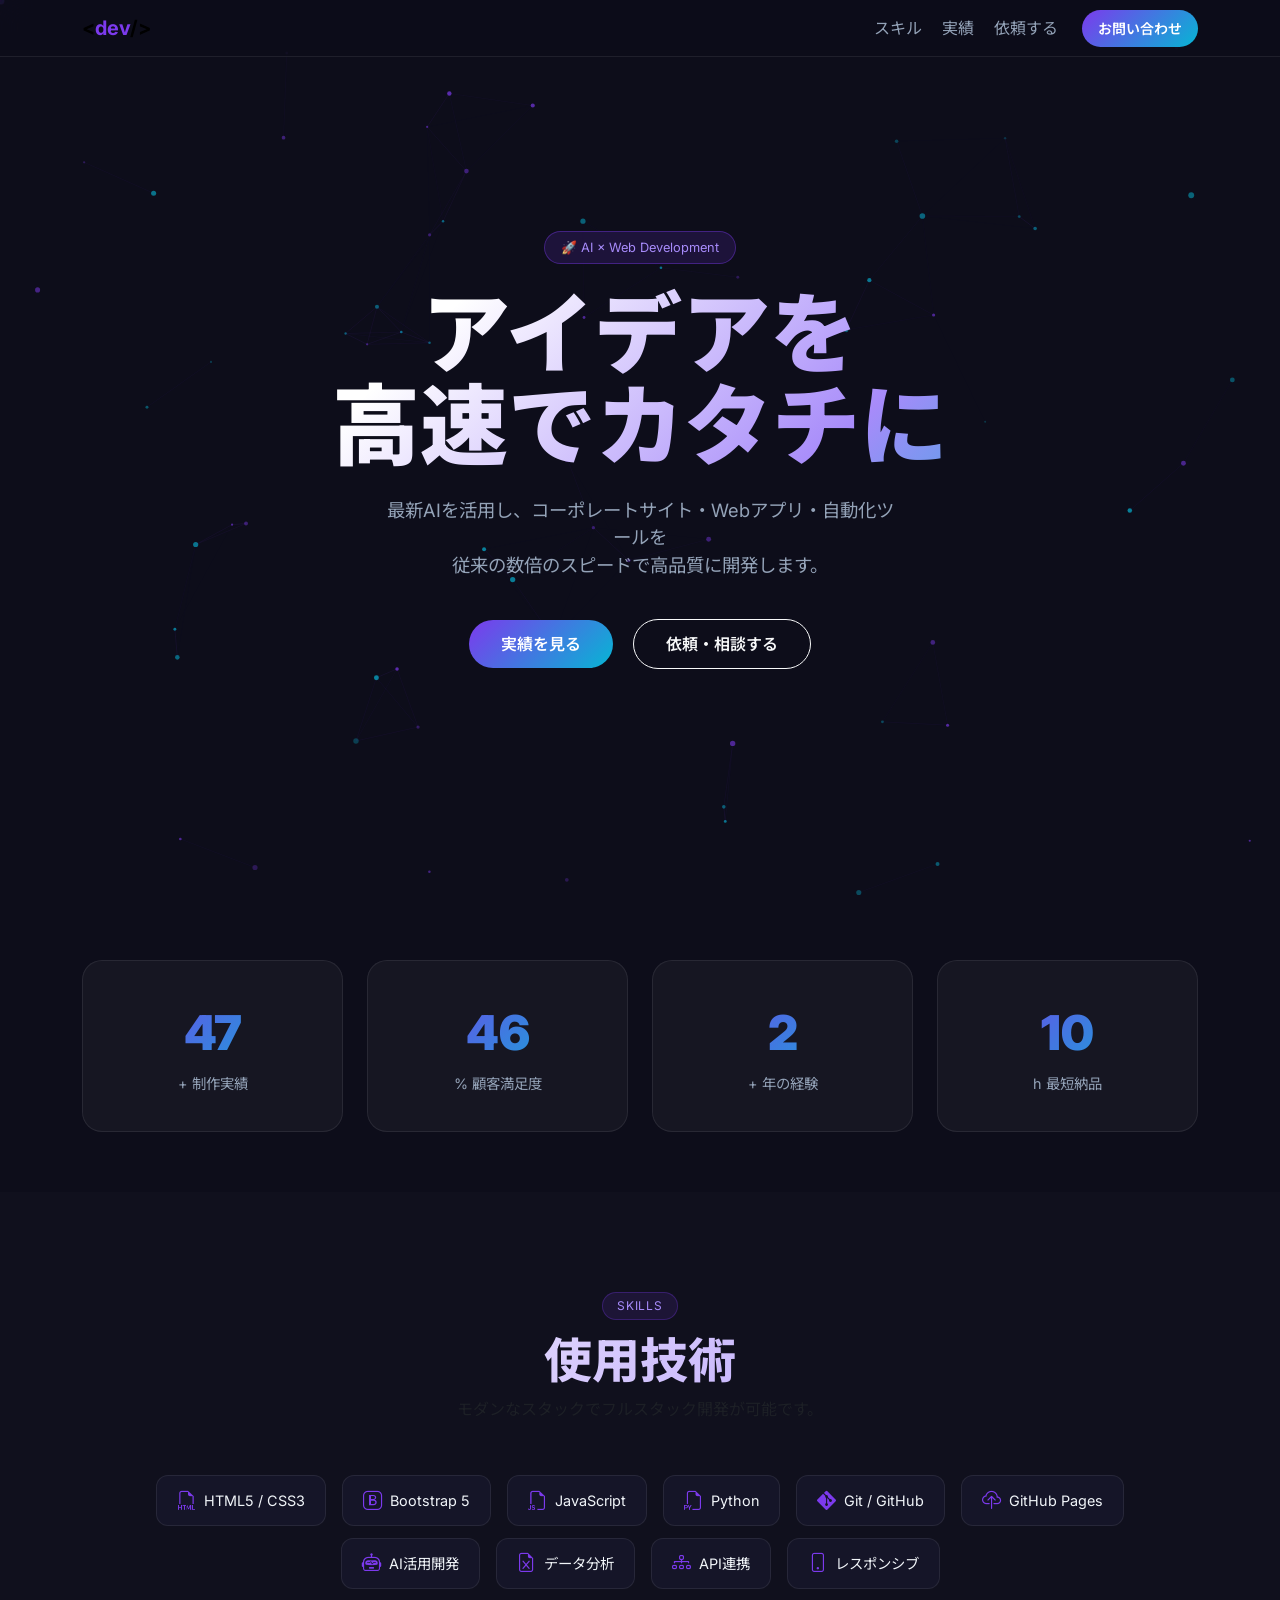
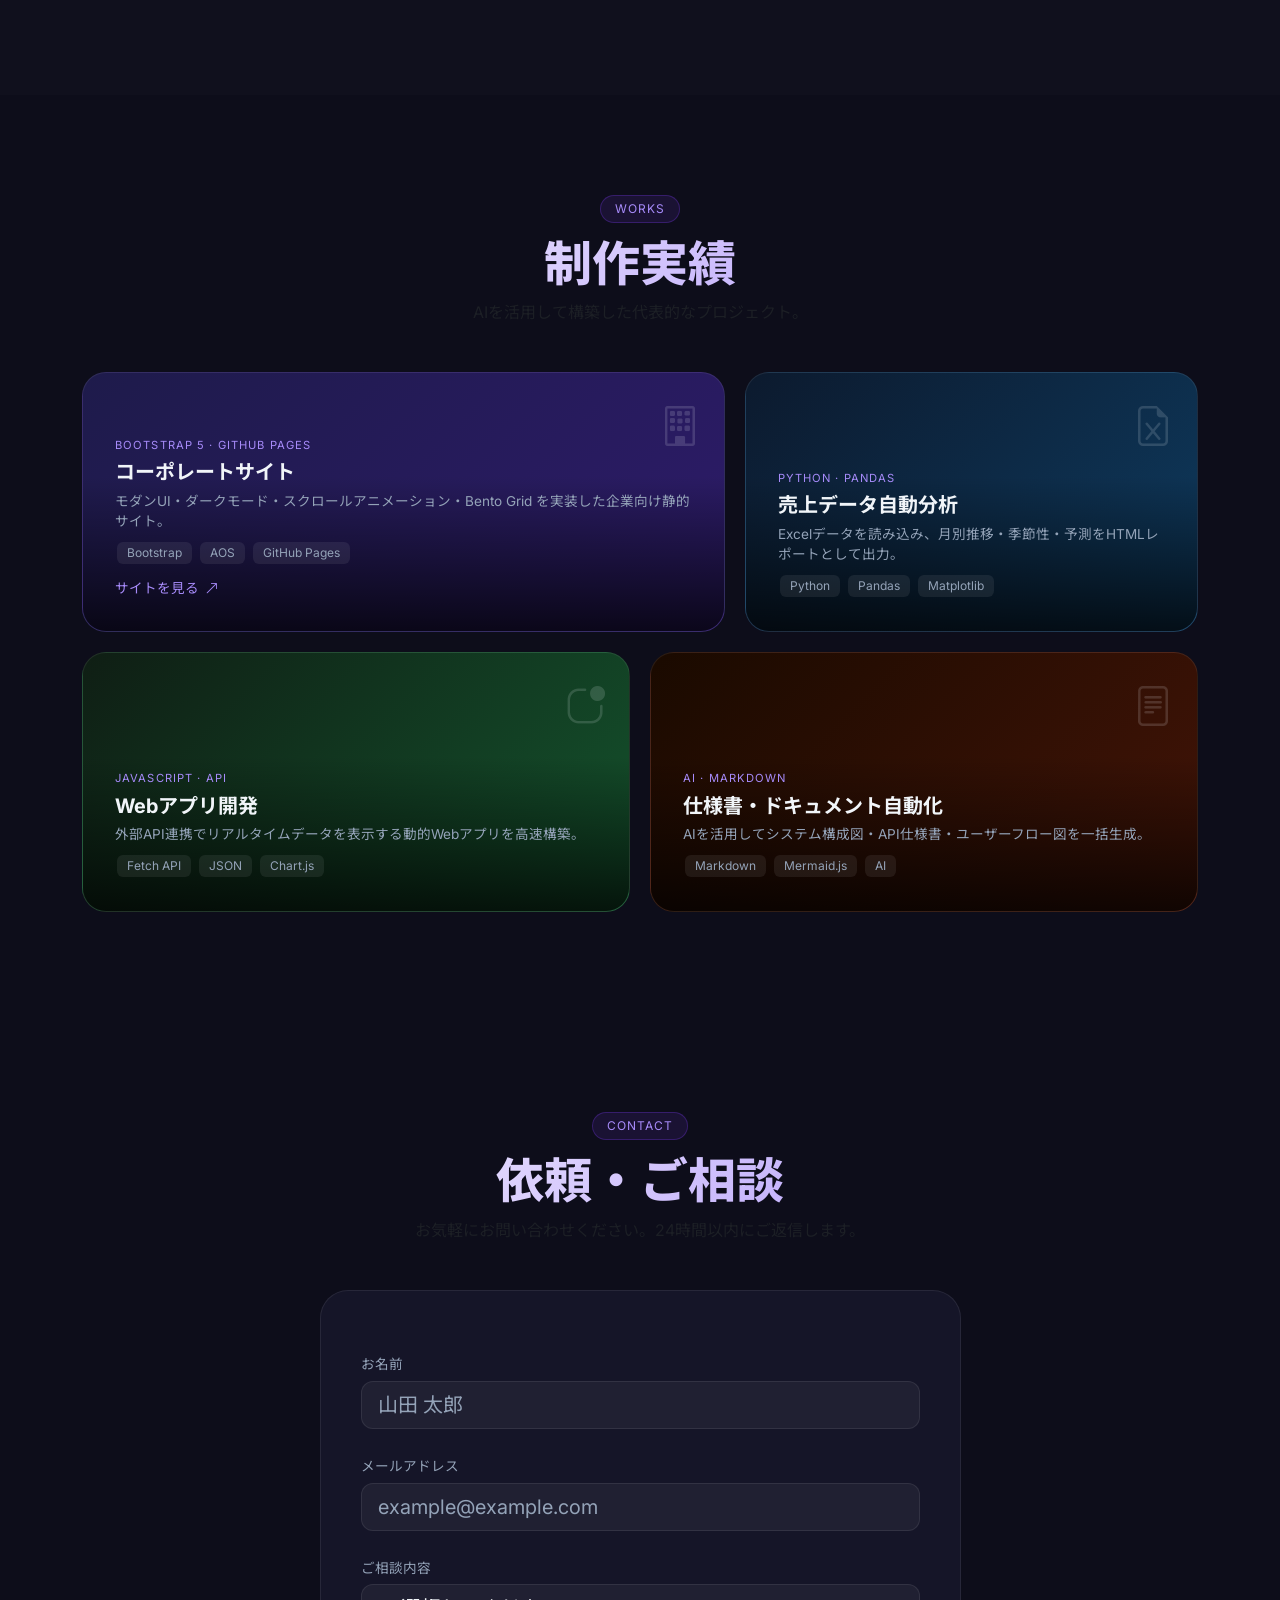
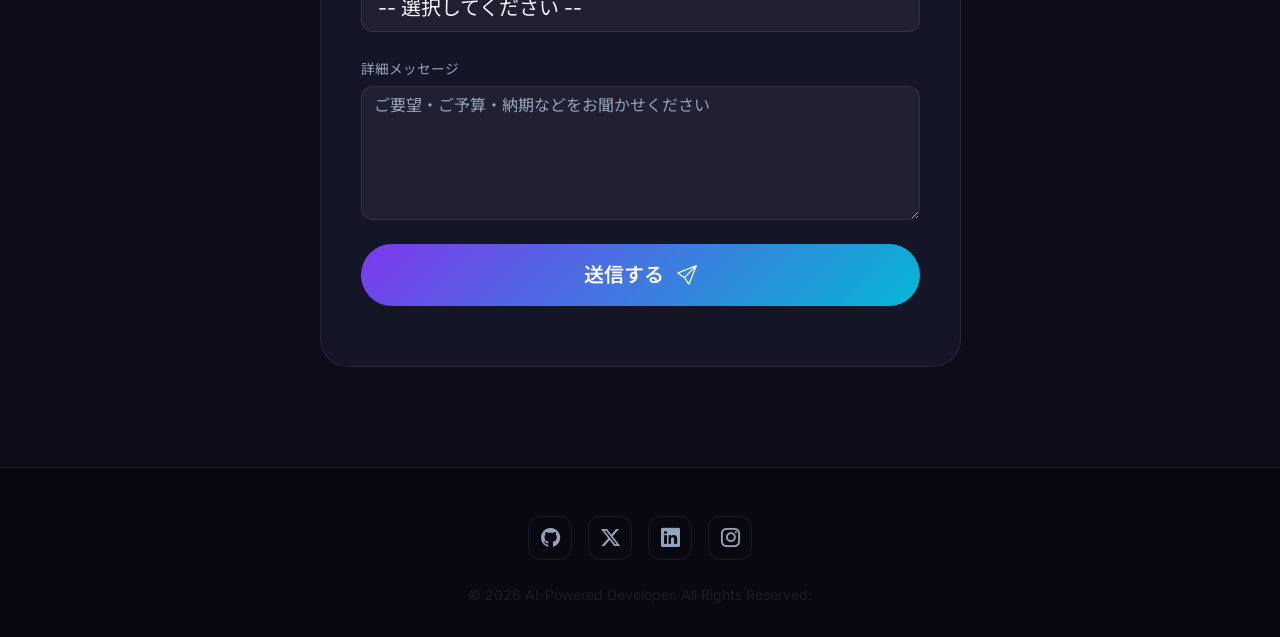
==== commit facfa250: "Initial commit: Portfolio site with Bento Grid, particle animation, and counter" ====
--- a/index.html
+++ b/index.html
@@ -1,185 +1,821 @@
-<!doctype html>
-<html lang="en">
+<!DOCTYPE html>
+<html lang="ja">
+
 <head>
-  <meta charset="UTF-8" />
-  <meta name="viewport" content="width=device-width, initial-scale=1" />
-  <title>oliver_wood — AI Content Creator</title>
-  <link href="https://fonts.googleapis.com/css2?family=Playfair+Display:wght@700;900&family=DM+Mono:wght@400;500&family=Noto+Sans+JP:wght@400&display=swap" rel="stylesheet">
-  <style>
-    :root {
-      --bg:#0b0b0b; --card:#111; --line:#242424; --txt:#f2f2f2; --muted:#9c9c9c; --accent:#c8f03c;
-      --fast:120ms; --snap:cubic-bezier(.2,.9,.25,1); --press:cubic-bezier(.22,.61,.36,1);
-    }
-    * { box-sizing:border-box; margin:0; }
-    body { font:13px/1.7 'DM Mono', monospace; color:var(--txt); background:var(--bg); }
-    a { color:inherit; text-decoration:none; }
-    .wrap { width:min(1100px,92vw); margin:auto; }
-    .grid { display:grid; gap:24px; }
-    .card {
-      background:var(--card); border:1px solid var(--line); padding:20px;
-      transition: transform var(--fast) var(--snap), border-color var(--fast) var(--snap), box-shadow var(--fast) var(--snap);
-    }
-    .muted { color:var(--muted); }
-    .jp { font-family:'Noto Sans JP',sans-serif; font-size:12px; }
-
-    header { position:sticky; top:0; z-index:10; border-bottom:1px solid var(--line); background:rgba(11,11,11,.9); backdrop-filter:blur(6px); }
-    header .wrap { padding:16px 0; display:flex; justify-content:space-between; align-items:center; }
-    nav { display:flex; gap:18px; font-size:11px; text-transform:uppercase; letter-spacing:.1em; color:var(--muted); }
-    nav a { transition:color var(--fast) var(--snap), transform var(--fast) var(--snap); }
-    nav a:hover { color:var(--txt); transform:translateY(-1px); }
-
-    .hero { padding:72px 0 42px; display:grid; gap:28px; grid-template-columns:1.2fr 1fr; }
-    h1, h2, .logo { font-family:'Playfair Display',serif; line-height:1.05; }
-    .logo { color:var(--accent); font-size:20px; }
-    h1 { font-size:clamp(40px,7vw,76px); }
-    h1 em, .section-num { color:var(--accent); font-style:italic; }
-    .cta { display:flex; gap:14px; align-items:center; margin-top:20px; }
-
-    .btn {
-      --raise:2px;
-      position:relative;
-      display:inline-flex; align-items:center; justify-content:center;
-      font-size:11px; text-transform:uppercase; letter-spacing:.1em;
-      padding:11px 18px; border:1px solid var(--line); background:#101010; color:var(--txt);
-      transform:translateY(0);
-      box-shadow:0 var(--raise) 0 #000, 0 0 0 1px rgba(255,255,255,.03) inset;
-      transition: transform var(--fast) var(--press), box-shadow var(--fast) var(--press), background var(--fast) var(--snap), border-color var(--fast) var(--snap), color var(--fast) var(--snap);
-      will-change:transform, box-shadow;
-      user-select:none;
-      -webkit-tap-highlight-color:transparent;
-    }
-    .btn:hover { border-color:#3a3a3a; transform:translateY(-1px); }
-    .btn:focus-visible { outline:2px solid var(--accent); outline-offset:2px; }
-    .btn.is-pressed, .btn:active {
-      transform:translateY(2px) scale(.995);
-      box-shadow:0 0 0 #000, 0 0 0 1px rgba(255,255,255,.05) inset;
-      transition-duration:70ms;
-    }
-    .btn.primary {
-      background:var(--accent); color:#0a0a0a; border-color:transparent; font-weight:500;
-      box-shadow:0 var(--raise) 0 #94af25, 0 0 0 1px rgba(255,255,255,.15) inset;
-    }
-    .btn.primary:hover { background:#d4f54a; }
-    .btn.primary.is-pressed, .btn.primary:active { box-shadow:0 0 0 #94af25, 0 0 0 1px rgba(255,255,255,.15) inset; }
-
-    .stat b { display:block; font-size:30px; color:var(--accent); line-height:1; margin-bottom:6px; }
-    section { padding:42px 0; border-top:1px solid var(--line); }
-    .section-head { display:flex; gap:10px; align-items:baseline; margin-bottom:18px; }
-    h2 { font-size:36px; }
-    .section-num { font-size:11px; letter-spacing:.15em; }
-
-    .cols-3 { grid-template-columns:repeat(3,minmax(0,1fr)); }
-    .service .price, .sponsor .amount { color:var(--accent); margin-top:10px; font-weight:500; }
-    .platform { display:block; transition:transform var(--fast) var(--snap), border-color var(--fast) var(--snap); }
-    .platform:hover { border-color:#3a3a3a; transform:translateY(-1px); }
-    .price-box { display:flex; justify-content:space-between; gap:20px; align-items:flex-start; }
-    .price-num { font-size:58px; color:var(--accent); line-height:.9; }
-    ul { padding-left:16px; }
-    footer { border-top:1px solid var(--line); color:var(--muted); padding:24px 0 40px; font-size:12px; }
-
-    @media (max-width:900px) {
-      .hero, .cols-3, .price-box { grid-template-columns:1fr; display:grid; }
-      h2 { font-size:28px; }
-      .price-num { font-size:46px; }
-    }
-    @media (prefers-reduced-motion:reduce) {
-      .btn, .card, .platform, nav a { transition:none; }
-    }
-  </style>
+    <meta charset="UTF-8">
+    <meta name="viewport" content="width=device-width, initial-scale=1.0">
+    <title>Portfolio - AI-Powered Developer</title>
+    <meta name="description" content="AI活用でモダンなWebアプリ・コーポレートサイト・自動化ツールを爆速開発するポートフォリオ。">
+    <meta property="og:title" content="Portfolio - AI-Powered Developer">
+    <meta property="og:description" content="Bootstrap5・Python・Git連携を組み合わせた高品質な成果物を公開中。">
+    <meta property="og:type" content="website">
+
+    <!-- Google Fonts -->
+    <link rel="preconnect" href="https://fonts.googleapis.com">
+    <link
+        href="https://fonts.googleapis.com/css2?family=Inter:wght@300;400;600;700;900&family=Noto+Sans+JP:wght@400;700&display=swap"
+        rel="stylesheet">
+    <!-- Bootstrap 5 -->
+    <link href="https://cdn.jsdelivr.net/npm/bootstrap@5.3.0/dist/css/bootstrap.min.css" rel="stylesheet">
+    <!-- Bootstrap Icons -->
+    <link href="https://cdn.jsdelivr.net/npm/bootstrap-icons@1.10.5/font/bootstrap-icons.css" rel="stylesheet">
+    <!-- AOS -->
+    <link href="https://unpkg.com/aos@2.3.1/dist/aos.css" rel="stylesheet">
+
+    <style>
+        :root {
+            --bg-dark: #0d0d1a;
+            --bg-card: #151528;
+            --accent: #7c3aed;
+            --accent-2: #06b6d4;
+            --text-main: #f1f5f9;
+            --text-muted: #94a3b8;
+            --border: rgba(255, 255, 255, 0.08);
+            --glass: rgba(255, 255, 255, 0.04);
+        }
+
+        * {
+            box-sizing: border-box;
+        }
+
+        html {
+            scroll-behavior: smooth;
+        }
+
+        body {
+            background: var(--bg-dark);
+            color: var(--text-main);
+            font-family: 'Inter', 'Noto Sans JP', sans-serif;
+            overflow-x: hidden;
+        }
+
+        /* ─── NAVBAR ─── */
+        .navbar {
+            background: rgba(13, 13, 26, 0.85);
+            backdrop-filter: blur(20px);
+            border-bottom: 1px solid var(--border);
+        }
+
+        .navbar-brand span {
+            color: var(--accent);
+        }
+
+        .nav-link {
+            color: var(--text-muted) !important;
+            transition: color .2s;
+        }
+
+        .nav-link:hover {
+            color: var(--text-main) !important;
+        }
+
+        /* ─── HERO ─── */
+        #hero {
+            min-height: 100vh;
+            display: flex;
+            align-items: center;
+            position: relative;
+            overflow: hidden;
+        }
+
+        #hero canvas {
+            position: absolute;
+            inset: 0;
+            z-index: 0;
+        }
+
+        #hero .content {
+            position: relative;
+            z-index: 1;
+        }
+
+        .badge-pill {
+            background: rgba(124, 58, 237, 0.15);
+            border: 1px solid rgba(124, 58, 237, 0.4);
+            color: #a78bfa;
+            border-radius: 999px;
+            padding: 6px 16px;
+            font-size: .8rem;
+            display: inline-block;
+            margin-bottom: 1.5rem;
+        }
+
+        .hero-title {
+            font-size: clamp(2.5rem, 7vw, 5.5rem);
+            font-weight: 900;
+            line-height: 1.05;
+            background: linear-gradient(135deg, #fff 30%, #a78bfa 70%, #06b6d4 100%);
+            -webkit-background-clip: text;
+            -webkit-text-fill-color: transparent;
+            background-clip: text;
+        }
+
+        .hero-sub {
+            font-size: 1.15rem;
+            color: var(--text-muted);
+            max-width: 520px;
+            margin: 1.5rem auto 2.5rem;
+        }
+
+        .btn-accent {
+            background: linear-gradient(135deg, var(--accent), var(--accent-2));
+            color: #fff;
+            border: none;
+            border-radius: 999px;
+            padding: 12px 32px;
+            font-weight: 600;
+            transition: transform .2s, box-shadow .2s;
+        }
+
+        .btn-accent:hover {
+            transform: translateY(-3px);
+            box-shadow: 0 0 30px rgba(124, 58, 237, 0.5);
+            color: #fff;
+        }
+
+        .btn-outline-light {
+            border-radius: 999px;
+            padding: 12px 32px;
+            font-weight: 600;
+        }
+
+        /* ─── SECTION HEADERS ─── */
+        .section-badge {
+            display: inline-block;
+            background: rgba(124, 58, 237, 0.12);
+            border: 1px solid rgba(124, 58, 237, 0.3);
+            color: #a78bfa;
+            border-radius: 999px;
+            padding: 4px 14px;
+            font-size: .75rem;
+            letter-spacing: .08em;
+            text-transform: uppercase;
+            margin-bottom: .75rem;
+        }
+
+        section {
+            padding: 100px 0;
+        }
+
+        .section-title {
+            font-size: clamp(2rem, 4vw, 3rem);
+            font-weight: 800;
+        }
+
+        .gradient-text {
+            background: linear-gradient(135deg, #fff, #a78bfa);
+            -webkit-background-clip: text;
+            -webkit-text-fill-color: transparent;
+            background-clip: text;
+        }
+
+        /* ─── STATS ─── */
+        #stats {
+            background: transparent;
+            padding: 60px 0;
+        }
+
+        .stat-card {
+            background: var(--glass);
+            border: 1px solid var(--border);
+            border-radius: 20px;
+            padding: 36px 24px;
+            text-align: center;
+        }
+
+        .stat-number {
+            font-size: 3rem;
+            font-weight: 900;
+            background: linear-gradient(135deg, var(--accent), var(--accent-2));
+            -webkit-background-clip: text;
+            -webkit-text-fill-color: transparent;
+            background-clip: text;
+        }
+
+        .stat-label {
+            color: var(--text-muted);
+            font-size: .9rem;
+            margin-top: .25rem;
+        }
+
+        /* ─── SKILLS ─── */
+        #skills {
+            background: rgba(255, 255, 255, 0.01);
+        }
+
+        .skill-chip {
+            display: inline-flex;
+            align-items: center;
+            gap: 8px;
+            background: var(--bg-card);
+            border: 1px solid var(--border);
+            border-radius: 12px;
+            padding: 10px 20px;
+            margin: 6px;
+            font-size: .9rem;
+            transition: border-color .2s, transform .2s;
+        }
+
+        .skill-chip:hover {
+            border-color: var(--accent);
+            transform: translateY(-3px);
+        }
+
+        .skill-chip i {
+            font-size: 1.2rem;
+            color: var(--accent);
+        }
+
+        /* ─── WORKS (BENTO GRID) ─── */
+        #works {
+            background: transparent;
+        }
+
+        .bento-grid {
+            display: grid;
+            grid-template-columns: repeat(12, 1fr);
+            grid-auto-rows: 260px;
+            gap: 20px;
+        }
+
+        .bento-card {
+            background: var(--bg-card);
+            border: 1px solid var(--border);
+            border-radius: 24px;
+            padding: 32px;
+            position: relative;
+            overflow: hidden;
+            display: flex;
+            flex-direction: column;
+            justify-content: flex-end;
+            transition: border-color .3s, transform .3s;
+        }
+
+        .bento-card::before {
+            content: '';
+            position: absolute;
+            inset: 0;
+            background: linear-gradient(to bottom, transparent 40%, rgba(0, 0, 0, 0.75) 100%);
+            z-index: 1;
+        }
+
+        .bento-card:hover {
+            border-color: var(--accent);
+            transform: translateY(-6px);
+        }
+
+        .bento-card .card-content {
+            position: relative;
+            z-index: 2;
+        }
+
+        .bento-card .card-tag {
+            font-size: .7rem;
+            color: #a78bfa;
+            letter-spacing: .1em;
+            text-transform: uppercase;
+            margin-bottom: .4rem;
+        }
+
+        .bento-card h3 {
+            font-size: 1.25rem;
+            font-weight: 700;
+            margin: 0 0 .4rem;
+        }
+
+        .bento-card p {
+            color: var(--text-muted);
+            font-size: .85rem;
+            margin: 0;
+        }
+
+        .bento-card .card-link {
+            display: inline-flex;
+            align-items: center;
+            gap: 6px;
+            color: #a78bfa;
+            font-size: .85rem;
+            margin-top: .75rem;
+            text-decoration: none;
+        }
+
+        .bento-card .card-link:hover {
+            color: #fff;
+        }
+
+        .bento-card .card-icon {
+            position: absolute;
+            top: 24px;
+            right: 24px;
+            font-size: 2.5rem;
+            opacity: .15;
+            z-index: 1;
+        }
+
+        /* Bento sizing */
+        .bento-lg {
+            grid-column: span 7;
+        }
+
+        .bento-sm {
+            grid-column: span 5;
+        }
+
+        .bento-md {
+            grid-column: span 6;
+        }
+
+        /* Bento colors */
+        .bento-1 {
+            background: linear-gradient(135deg, #1e1b4b 0%, #2d1b69 100%);
+        }
+
+        .bento-2 {
+            background: linear-gradient(135deg, #0c1a2e 0%, #0e3a5e 100%);
+        }
+
+        .bento-3 {
+            background: linear-gradient(135deg, #0f1e14 0%, #14532d 100%);
+        }
+
+        .bento-4 {
+            background: linear-gradient(135deg, #1a0a00 0%, #431407 100%);
+        }
+
+        @media (max-width: 768px) {
+            .bento-grid {
+                grid-auto-rows: 220px;
+            }
+
+            .bento-lg,
+            .bento-sm,
+            .bento-md {
+                grid-column: span 12;
+            }
+        }
+
+        /* ─── TECH TAGS ─── */
+        .tech-tag {
+            display: inline-block;
+            background: rgba(255, 255, 255, 0.07);
+            border-radius: 6px;
+            padding: 2px 10px;
+            font-size: .75rem;
+            color: var(--text-muted);
+            margin: 2px;
+        }
+
+        /* ─── CONTACT ─── */
+        #contact {
+            background: transparent;
+        }
+
+        .contact-card {
+            background: var(--bg-card);
+            border: 1px solid var(--border);
+            border-radius: 28px;
+            padding: 60px 40px;
+        }
+
+        .form-control,
+        .form-select {
+            background: rgba(255, 255, 255, 0.05);
+            border: 1px solid var(--border);
+            color: var(--text-main);
+            border-radius: 12px;
+        }
+
+        .form-control:focus {
+            background: rgba(255, 255, 255, 0.08);
+            border-color: var(--accent);
+            color: var(--text-main);
+            box-shadow: 0 0 0 3px rgba(124, 58, 237, 0.2);
+        }
+
+        .form-control::placeholder {
+            color: var(--text-muted);
+        }
+
+        .form-label {
+            color: var(--text-muted);
+            font-size: .85rem;
+            margin-bottom: .4rem;
+        }
+
+        .invalid-feedback {
+            color: #f87171;
+        }
+
+        /* ─── FOOTER ─── */
+        footer {
+            background: rgba(0, 0, 0, 0.4);
+            border-top: 1px solid var(--border);
+            padding: 48px 0 32px;
+        }
+
+        .footer-sns a {
+            display: inline-flex;
+            align-items: center;
+            justify-content: center;
+            width: 44px;
+            height: 44px;
+            border: 1px solid var(--border);
+            border-radius: 12px;
+            color: var(--text-muted);
+            font-size: 1.2rem;
+            text-decoration: none;
+            transition: border-color .2s, color .2s, transform .2s;
+            margin: 0 6px;
+        }
+
+        .footer-sns a:hover {
+            border-color: var(--accent);
+            color: #a78bfa;
+            transform: translateY(-3px);
+        }
+
+        /* ─── BACK TO TOP ─── */
+        #backToTop {
+            position: fixed;
+            bottom: 32px;
+            right: 32px;
+            width: 48px;
+            height: 48px;
+            background: linear-gradient(135deg, var(--accent), var(--accent-2));
+            border: none;
+            border-radius: 14px;
+            color: #fff;
+            font-size: 1.2rem;
+            display: none;
+            align-items: center;
+            justify-content: center;
+            cursor: pointer;
+            z-index: 9999;
+            box-shadow: 0 4px 20px rgba(124, 58, 237, 0.5);
+            transition: transform .2s;
+        }
+
+        #backToTop:hover {
+            transform: translateY(-4px);
+        }
+
+        #backToTop.show {
+            display: flex;
+        }
+    </style>
 </head>
+
 <body>
-  <header>
-    <div class="wrap">
-      <div class="logo">oliver_wood</div>
-      <nav><a href="#services">Services</a><a href="#platforms">Platforms</a><a href="#pricing">Pricing</a><a href="#contact">Contact</a></nav>
-    </div>
-  </header>
-
-  <main class="wrap">
-    <section class="hero" style="border-top:0">
-      <div>
-        <p class="muted" style="letter-spacing:.15em;text-transform:uppercase;font-size:11px">AI Content Creator · JP / EN</p>
-        <h1>Stories that make AI tools feel <em>human</em>.</h1>
-        <p class="muted" style="max-width:52ch;margin-top:14px">I write sponsored reviews of AI products from real, first-person use.
-          <span class="jp" style="display:block;margin-top:8px">実体験ベースで、伝わるスポンサード記事を日英で制作します。</span>
-        </p>
-        <div class="cta"><a class="btn primary" href="#contact">Start a project</a><a class="btn" href="#pricing">View pricing</a></div>
-      </div>
-      <div class="grid">
-        <div class="card stat"><b>40K+</b><span class="muted">Monthly impressions</span></div>
-        <div class="card stat"><b>JP + EN</b><span class="muted">Bilingual publishing</span></div>
-        <div class="card stat"><b>24h</b><span class="muted">Response time</span></div>
-      </div>
+
+    <!-- NAVBAR -->
+    <nav class="navbar navbar-expand-lg fixed-top">
+        <div class="container">
+            <a class="navbar-brand fw-bold" href="#">&lt;<span>dev</span>/&gt;</a>
+            <button class="navbar-toggler border-0" type="button" data-bs-toggle="collapse" data-bs-target="#navMenu">
+                <i class="bi bi-list text-white fs-2"></i>
+            </button>
+            <div class="collapse navbar-collapse" id="navMenu">
+                <ul class="navbar-nav ms-auto gap-1">
+                    <li class="nav-item"><a class="nav-link" href="#skills">スキル</a></li>
+                    <li class="nav-item"><a class="nav-link" href="#works">実績</a></li>
+                    <li class="nav-item"><a class="nav-link" href="#contact">依頼する</a></li>
+                </ul>
+                <a href="#contact" class="btn btn-accent ms-3 btn-sm px-3 py-2">お問い合わせ</a>
+            </div>
+        </div>
+    </nav>
+
+    <!-- HERO -->
+    <section id="hero" class="text-center">
+        <canvas id="particleCanvas"></canvas>
+        <div class="container content">
+            <div class="badge-pill" data-aos="fade-down">🚀 AI × Web Development</div>
+            <h1 class="hero-title" data-aos="fade-up" data-aos-delay="100">
+                アイデアを<br>高速でカタチに
+            </h1>
+            <p class="hero-sub" data-aos="fade-up" data-aos-delay="200">
+                最新AIを活用し、コーポレートサイト・Webアプリ・自動化ツールを<br>
+                従来の数倍のスピードで高品質に開発します。
+            </p>
+            <div data-aos="fade-up" data-aos-delay="300">
+                <a href="#works" class="btn btn-accent me-3">実績を見る</a>
+                <a href="#contact" class="btn btn-outline-light">依頼・相談する</a>
+            </div>
+        </div>
     </section>
 
-    <section id="services">
-      <div class="section-head"><span class="section-num">01</span><h2>Services</h2></div>
-      <div class="grid cols-3">
-        <article class="card service"><h3>✍️ Sponsored Article</h3><p class="muted">Hands-on review written from real use, not ad copy.<br><span class="jp">実際に使った体験ベースの記事制作。</span></p><p class="price">From $150</p></article>
-        <article class="card service"><h3>🌐 Bilingual Package</h3><p class="muted">One story in Japanese + English for dual-market reach.<br><span class="jp">日英同時展開でリーチを最大化。</span></p><p class="price">From $250</p></article>
-        <article class="card service"><h3>🤖 Deep Dive Review</h3><p class="muted">Use cases, limits, and workflow integration in long-form.<br><span class="jp">ワークフロー込みの詳細レビュー。</span></p><p class="price">From $200</p></article>
-      </div>
+    <!-- STATS -->
+    <section id="stats">
+        <div class="container">
+            <div class="row g-4">
+                <div class="col-6 col-md-3" data-aos="fade-up" data-aos-delay="0">
+                    <div class="stat-card">
+                        <div class="stat-number" data-target="100">0</div>
+                        <div class="stat-label">+ 制作実績</div>
+                    </div>
+                </div>
+                <div class="col-6 col-md-3" data-aos="fade-up" data-aos-delay="100">
+                    <div class="stat-card">
+                        <div class="stat-number" data-target="98">0</div>
+                        <div class="stat-label">% 顧客満足度</div>
+                    </div>
+                </div>
+                <div class="col-6 col-md-3" data-aos="fade-up" data-aos-delay="200">
+                    <div class="stat-card">
+                        <div class="stat-number" data-target="5">0</div>
+                        <div class="stat-label">+ 年の経験</div>
+                    </div>
+                </div>
+                <div class="col-6 col-md-3" data-aos="fade-up" data-aos-delay="300">
+                    <div class="stat-card">
+                        <div class="stat-number" data-target="24">0</div>
+                        <div class="stat-label">h 最短納品</div>
+                    </div>
+                </div>
+            </div>
+        </div>
     </section>
 
-    <section id="platforms">
-      <div class="section-head"><span class="section-num">02</span><h2>Platforms</h2></div>
-      <div class="grid cols-3">
-        <a class="card platform" href="https://note.com/oliver_wood" target="_blank"><h3>note.com</h3><p class="muted">@oliver_wood · Japanese primary channel.</p></a>
-        <a class="card platform" href="https://medium.com/@johnpascualkumar077" target="_blank"><h3>Medium</h3><p class="muted">@johnpascualkumar077 · English global channel.</p></a>
-        <a class="card platform" href="https://twitter.com" target="_blank"><h3>X / Twitter</h3><p class="muted">Distribution and traffic amplification.</p></a>
-      </div>
+    <!-- SKILLS -->
+    <section id="skills">
+        <div class="container">
+            <div class="text-center mb-5" data-aos="fade-up">
+                <span class="section-badge">Skills</span>
+                <h2 class="section-title gradient-text">使用技術</h2>
+                <p class="text-muted">モダンなスタックでフルスタック開発が可能です。</p>
+            </div>
+            <div class="text-center" data-aos="fade-up" data-aos-delay="100">
+                <div class="skill-chip"><i class="bi bi-filetype-html"></i> HTML5 / CSS3</div>
+                <div class="skill-chip"><i class="bi bi-bootstrap"></i> Bootstrap 5</div>
+                <div class="skill-chip"><i class="bi bi-filetype-js"></i> JavaScript</div>
+                <div class="skill-chip"><i class="bi bi-filetype-py"></i> Python</div>
+                <div class="skill-chip"><i class="bi bi-git"></i> Git / GitHub</div>
+                <div class="skill-chip"><i class="bi bi-cloud-upload"></i> GitHub Pages</div>
+                <div class="skill-chip"><i class="bi bi-robot"></i> AI活用開発</div>
+                <div class="skill-chip"><i class="bi bi-file-earmark-excel"></i> データ分析</div>
+                <div class="skill-chip"><i class="bi bi-diagram-3"></i> API連携</div>
+                <div class="skill-chip"><i class="bi bi-phone"></i> レスポンシブ</div>
+            </div>
+        </div>
     </section>
 
-    <section id="sponsors">
-      <div class="section-head"><span class="section-num">03</span><h2>Past Sponsors</h2></div>
-      <div class="grid" style="grid-template-columns:repeat(2,minmax(0,1fr))">
-        <div class="card sponsor"><h3>PolloAI</h3><p class="amount">$75</p></div>
-        <div class="card sponsor"><h3>YouWareAI</h3><p class="amount">$35</p></div>
-      </div>
-      <p class="muted" style="margin-top:12px">Delivered on time with positive feedback. References available on request.</p>
+    <!-- WORKS -->
+    <section id="works">
+        <div class="container">
+            <div class="text-center mb-5" data-aos="fade-up">
+                <span class="section-badge">Works</span>
+                <h2 class="section-title gradient-text">制作実績</h2>
+                <p class="text-muted">AIを活用して構築した代表的なプロジェクト。</p>
+            </div>
+
+            <div class="bento-grid">
+
+                <!-- 大カード：コーポレートサイト -->
+                <div class="bento-card bento-lg bento-1" data-aos="fade-right">
+                    <i class="bi bi-building card-icon"></i>
+                    <div class="card-content">
+                        <div class="card-tag">Bootstrap 5 · GitHub Pages</div>
+                        <h3>コーポレートサイト</h3>
+                        <p>モダンUI・ダークモード・スクロールアニメーション・Bento Grid を実装した企業向け静的サイト。</p>
+                        <div class="mt-2">
+                            <span class="tech-tag">Bootstrap</span>
+                            <span class="tech-tag">AOS</span>
+                            <span class="tech-tag">GitHub Pages</span>
+                        </div>
+                        <a href="https://johnpascualkumar077.github.io/corporate-site/" target="_blank"
+                            class="card-link">
+                            サイトを見る <i class="bi bi-arrow-up-right"></i>
+                        </a>
+                    </div>
+                </div>
+
+                <!-- 小カード：Excel自動化 -->
+                <div class="bento-card bento-sm bento-2" data-aos="fade-left">
+                    <i class="bi bi-file-earmark-excel card-icon"></i>
+                    <div class="card-content">
+                        <div class="card-tag">Python · Pandas</div>
+                        <h3>売上データ自動分析</h3>
+                        <p>Excelデータを読み込み、月別推移・季節性・予測をHTMLレポートとして出力。</p>
+                        <div class="mt-2">
+                            <span class="tech-tag">Python</span>
+                            <span class="tech-tag">Pandas</span>
+                            <span class="tech-tag">Matplotlib</span>
+                        </div>
+                    </div>
+                </div>
+
+                <!-- 中カード：Webアプリ -->
+                <div class="bento-card bento-md bento-3" data-aos="fade-right" data-aos-delay="100">
+                    <i class="bi bi-app-indicator card-icon"></i>
+                    <div class="card-content">
+                        <div class="card-tag">JavaScript · API</div>
+                        <h3>Webアプリ開発</h3>
+                        <p>外部API連携でリアルタイムデータを表示する動的Webアプリを高速構築。</p>
+                        <div class="mt-2">
+                            <span class="tech-tag">Fetch API</span>
+                            <span class="tech-tag">JSON</span>
+                            <span class="tech-tag">Chart.js</span>
+                        </div>
+                    </div>
+                </div>
+
+                <!-- 中カード：仕様書自動化 -->
+                <div class="bento-card bento-md bento-4" data-aos="fade-left" data-aos-delay="100">
+                    <i class="bi bi-file-text card-icon"></i>
+                    <div class="card-content">
+                        <div class="card-tag">AI · Markdown</div>
+                        <h3>仕様書・ドキュメント自動化</h3>
+                        <p>AIを活用してシステム構成図・API仕様書・ユーザーフロー図を一括生成。</p>
+                        <div class="mt-2">
+                            <span class="tech-tag">Markdown</span>
+                            <span class="tech-tag">Mermaid.js</span>
+                            <span class="tech-tag">AI</span>
+                        </div>
+                    </div>
+                </div>
+
+            </div>
+        </div>
     </section>
 
-    <section id="pricing">
-      <div class="section-head"><span class="section-num">04</span><h2>Pricing</h2></div>
-      <div class="card price-box">
-        <div><p class="price-num">$150</p><p class="muted">Starting rate / article</p></div>
-        <ul class="muted">
-          <li>One platform (note or Medium)</li><li>1,500–2,500 words</li><li>Hands-on first-person format</li>
-          <li>Social promotion included</li><li>Bilingual add-on available</li><li>One revision within 3 days</li>
-        </ul>
-      </div>
+    <!-- CONTACT -->
+    <section id="contact">
+        <div class="container">
+            <div class="text-center mb-5" data-aos="fade-up">
+                <span class="section-badge">Contact</span>
+                <h2 class="section-title gradient-text">依頼・ご相談</h2>
+                <p class="text-muted">お気軽にお問い合わせください。24時間以内にご返信します。</p>
+            </div>
+            <div class="row justify-content-center">
+                <div class="col-lg-7" data-aos="fade-up" data-aos-delay="100">
+                    <div class="contact-card">
+                        <form class="needs-validation" novalidate>
+                            <div class="mb-4">
+                                <label class="form-label">お名前</label>
+                                <input type="text" class="form-control form-control-lg" placeholder="山田 太郎" required>
+                                <div class="invalid-feedback">お名前を入力してください。</div>
+                            </div>
+                            <div class="mb-4">
+                                <label class="form-label">メールアドレス</label>
+                                <input type="email" class="form-control form-control-lg"
+                                    placeholder="example@example.com" required>
+                                <div class="invalid-feedback">正しいメールを入力してください。</div>
+                            </div>
+                            <div class="mb-4">
+                                <label class="form-label">ご相談内容</label>
+                                <select class="form-select form-select-lg">
+                                    <option value="">-- 選択してください --</option>
+                                    <option>コーポレートサイト制作</option>
+                                    <option>Webアプリ開発</option>
+                                    <option>データ分析・自動化</option>
+                                    <option>その他</option>
+                                </select>
+                            </div>
+                            <div class="mb-4">
+                                <label class="form-label">詳細メッセージ</label>
+                                <textarea class="form-control" rows="5" placeholder="ご要望・ご予算・納期などをお聞かせください"
+                                    required></textarea>
+                                <div class="invalid-feedback">メッセージを入力してください。</div>
+                            </div>
+                            <button type="submit" class="btn btn-accent w-100 py-3 fs-5">送信する <i
+                                    class="bi bi-send ms-2"></i></button>
+                        </form>
+                    </div>
+                </div>
+            </div>
+        </div>
     </section>
 
-    <section id="contact">
-      <div class="card">
-        <h2>Let's <em style="color:var(--accent)">Work</em> Together</h2>
-        <p class="muted" style="margin-top:10px">DM on X or message on note / Medium. I reply within 24 hours.
-          <span class="jp" style="display:block;margin-top:8px">XのDMかnoteのメッセージからご連絡ください。24時間以内に返信します。</span>
-        </p>
-        <p style="margin-top:14px"><a class="btn" href="https://note.com/oliver_wood" target="_blank">note</a> <a class="btn" href="https://medium.com/@johnpascualkumar077" target="_blank">Medium</a> <a class="btn" href="https://twitter.com" target="_blank">X</a></p>
-      </div>
-    </section>
-  </main>
-
-  <footer><div class="wrap">oliver_wood — Available for sponsored articles in English & Japanese.</div></footer>
-
-  <script>
-    const pressables = document.querySelectorAll('.btn');
-    const release = el => requestAnimationFrame(() => el.classList.remove('is-pressed'));
-
-    for (const el of pressables) {
-      el.addEventListener('pointerdown', () => {
-        el.classList.add('is-pressed');
-        if (navigator.vibrate) navigator.vibrate(8);
-      }, { passive: true });
-      el.addEventListener('pointerup', () => release(el), { passive: true });
-      el.addEventListener('pointercancel', () => release(el), { passive: true });
-      el.addEventListener('mouseleave', () => release(el), { passive: true });
-      el.addEventListener('keydown', e => {
-        if (e.key === 'Enter' || e.key === ' ') el.classList.add('is-pressed');
-      });
-      el.addEventListener('keyup', () => release(el));
-    }
-  </script>
+    <!-- FOOTER -->
+    <footer>
+        <div class="container text-center">
+            <div class="footer-sns mb-4">
+                <a href="https://github.com/johnpascualkumar077" target="_blank"><i class="bi bi-github"></i></a>
+                <a href="#"><i class="bi bi-twitter-x"></i></a>
+                <a href="#"><i class="bi bi-linkedin"></i></a>
+                <a href="#"><i class="bi bi-instagram"></i></a>
+            </div>
+            <p class="text-muted small mb-0">&copy; 2026 AI-Powered Developer. All Rights Reserved.</p>
+        </div>
+    </footer>
+
+    <!-- BACK TO TOP -->
+    <button id="backToTop" title="トップへ戻る"><i class="bi bi-chevron-up"></i></button>
+
+    <!-- Bootstrap JS -->
+    <script src="https://cdn.jsdelivr.net/npm/bootstrap@5.3.0/dist/js/bootstrap.bundle.min.js"></script>
+    <!-- AOS JS -->
+    <script src="https://unpkg.com/aos@2.3.1/dist/aos.js"></script>
+
+    <script>
+        // ── AOS ──
+        AOS.init({ once: true, duration: 800, offset: 80 });
+
+        // ── PARTICLE CANVAS ──
+        const canvas = document.getElementById('particleCanvas');
+        const ctx = canvas.getContext('2d');
+        let W, H, particles = [];
+
+        function resize() {
+            W = canvas.width = window.innerWidth;
+            H = canvas.height = window.innerHeight;
+        }
+        window.addEventListener('resize', resize);
+        resize();
+
+        function rand(min, max) { return Math.random() * (max - min) + min; }
+
+        class Particle {
+            constructor() { this.reset(); }
+            reset() {
+                this.x = rand(0, W);
+                this.y = rand(0, H);
+                this.r = rand(1, 3);
+                this.vx = rand(-0.4, 0.4);
+                this.vy = rand(-0.4, 0.4);
+                this.alpha = rand(0.2, 0.7);
+                this.color = Math.random() > 0.5 ? '124,58,237' : '6,182,212';
+            }
+            update() {
+                this.x += this.vx;
+                this.y += this.vy;
+                if (this.x < 0 || this.x > W || this.y < 0 || this.y > H) this.reset();
+            }
+            draw() {
+                ctx.beginPath();
+                ctx.arc(this.x, this.y, this.r, 0, Math.PI * 2);
+                ctx.fillStyle = `rgba(${this.color},${this.alpha})`;
+                ctx.fill();
+            }
+        }
+
+        for (let i = 0; i < 120; i++) particles.push(new Particle());
+
+        function drawLines() {
+            for (let i = 0; i < particles.length; i++) {
+                for (let j = i + 1; j < particles.length; j++) {
+                    const dx = particles[i].x - particles[j].x;
+                    const dy = particles[i].y - particles[j].y;
+                    const dist = Math.sqrt(dx * dx + dy * dy);
+                    if (dist < 130) {
+                        ctx.beginPath();
+                        ctx.moveTo(particles[i].x, particles[i].y);
+                        ctx.lineTo(particles[j].x, particles[j].y);
+                        ctx.strokeStyle = `rgba(124,58,237,${0.12 * (1 - dist / 130)})`;
+                        ctx.lineWidth = 0.8;
+                        ctx.stroke();
+                    }
+                }
+            }
+        }
+
+        function animate() {
+            ctx.clearRect(0, 0, W, H);
+            particles.forEach(p => { p.update(); p.draw(); });
+            drawLines();
+            requestAnimationFrame(animate);
+        }
+        animate();
+
+        // ── COUNTER ANIMATION ──
+        const counters = document.querySelectorAll('.stat-number');
+        const counterObserver = new IntersectionObserver((entries) => {
+            entries.forEach(entry => {
+                if (entry.isIntersecting) {
+                    const el = entry.target;
+                    const target = +el.dataset.target;
+                    let current = 0;
+                    const duration = 1800;
+                    const step = target / (duration / 16);
+                    const timer = setInterval(() => {
+                        current = Math.min(current + step, target);
+                        el.textContent = Math.floor(current);
+                        if (current >= target) clearInterval(timer);
+                    }, 16);
+                    counterObserver.unobserve(el);
+                }
+            });
+        }, { threshold: 0.5 });
+        counters.forEach(c => counterObserver.observe(c));
+
+        // ── BACK TO TOP ──
+        const btn = document.getElementById('backToTop');
+        window.addEventListener('scroll', () => {
+            btn.classList.toggle('show', window.scrollY > 300);
+        });
+        btn.addEventListener('click', () => window.scrollTo({ top: 0, behavior: 'smooth' }));
+
+        // ── FORM VALIDATION ──
+        document.querySelectorAll('.needs-validation').forEach(form => {
+            form.addEventListener('submit', e => {
+                if (!form.checkValidity()) {
+                    e.preventDefault();
+                    e.stopPropagation();
+                }
+                form.classList.add('was-validated');
+            });
+        });
+    </script>
 </body>
-</html>
+
+</html>
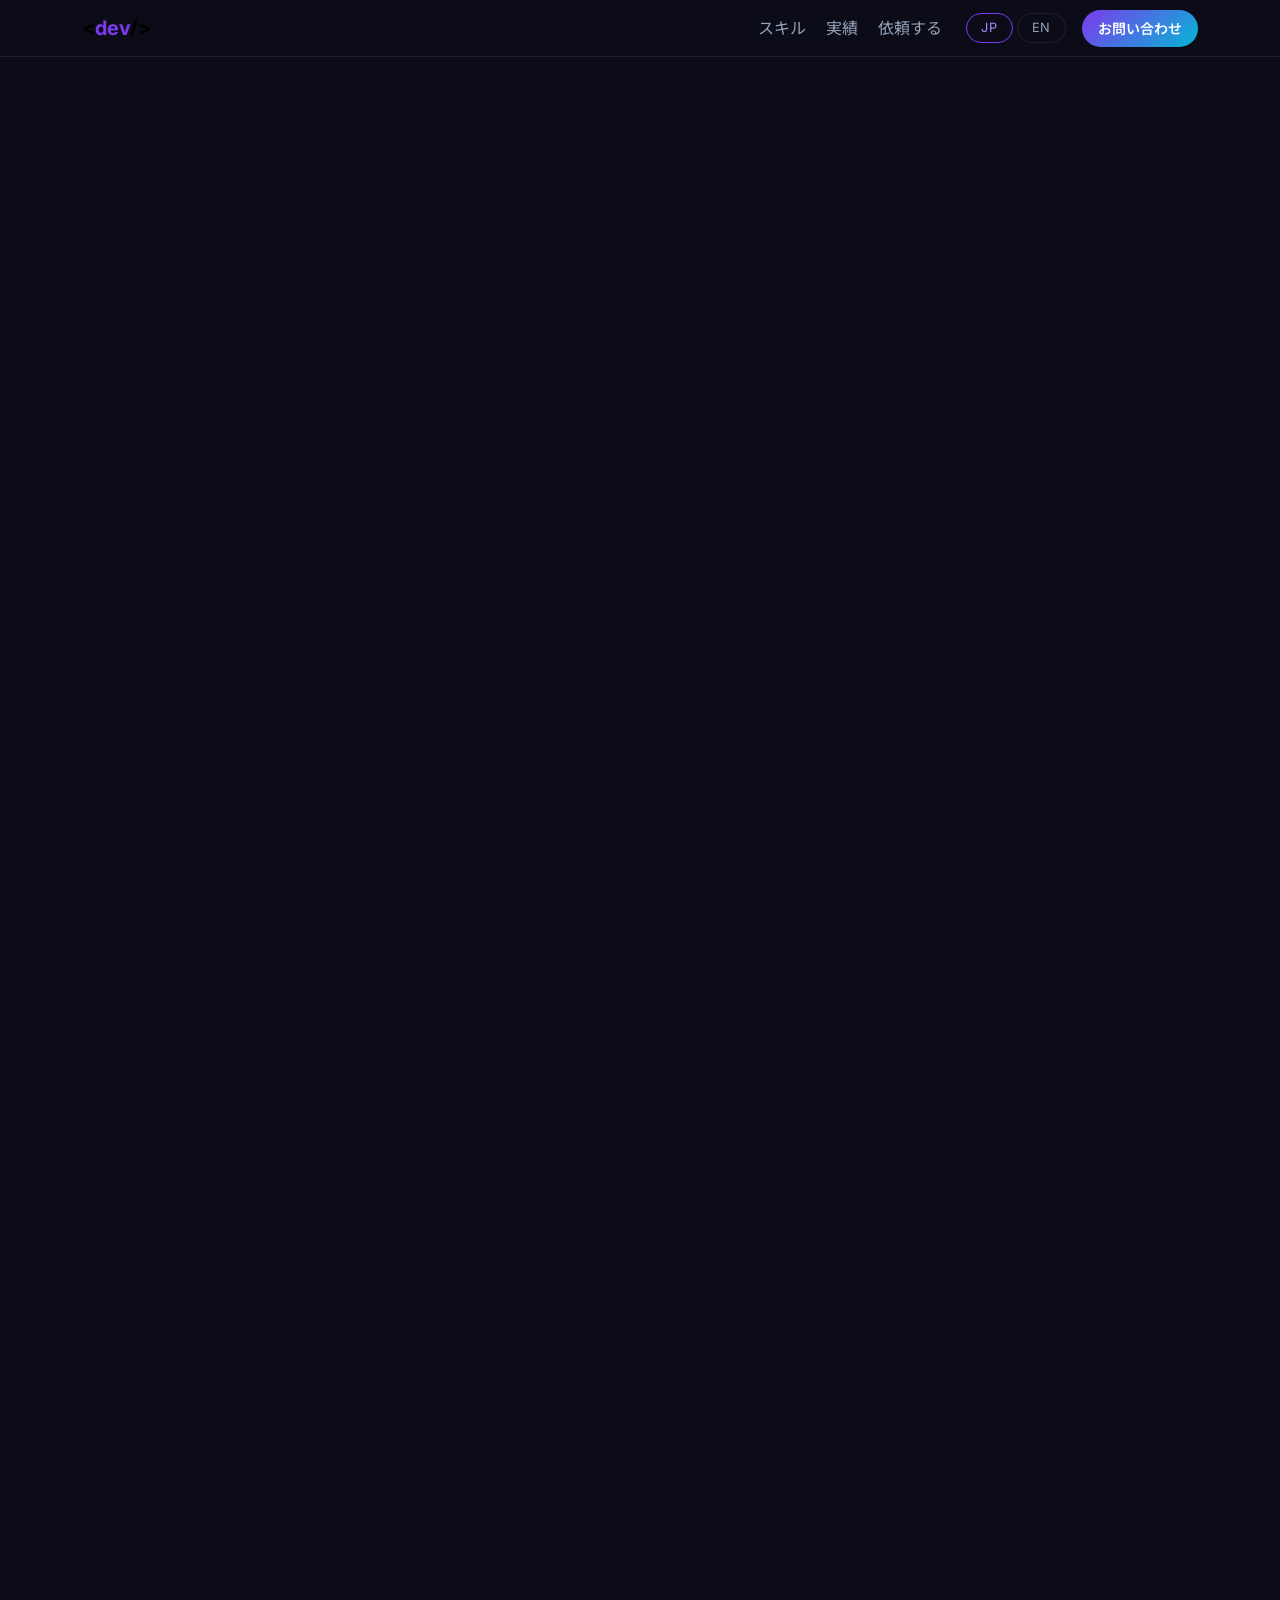
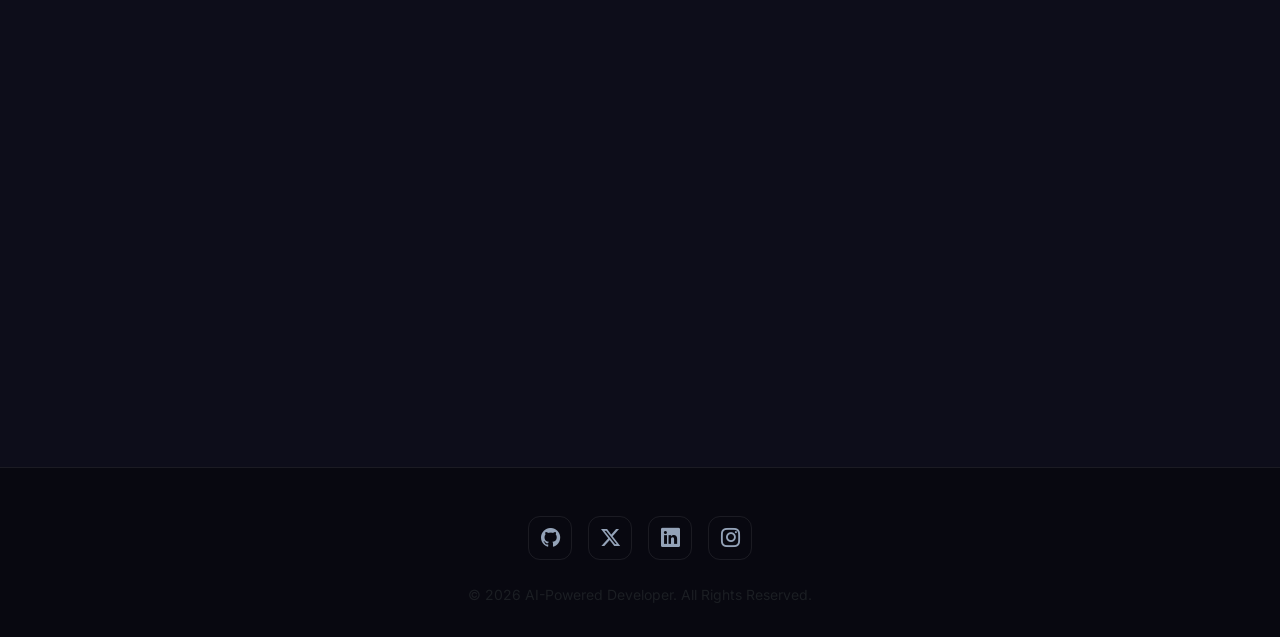
==== commit 9c8ebca5: "Add JP/EN bilingual toggle and fix merge conflicts" ====
--- a/index.html
+++ b/index.html
@@ -1,5 +1,5 @@
 <!DOCTYPE html>
-<html lang="ja">
+<html lang="ja" id="htmlRoot">
 
 <head>
     <meta charset="UTF-8">
@@ -7,9 +7,7 @@
     <title>Portfolio - AI-Powered Developer</title>
     <meta name="description" content="AI活用でモダンなWebアプリ・コーポレートサイト・自動化ツールを爆速開発するポートフォリオ。">
     <meta property="og:title" content="Portfolio - AI-Powered Developer">
-    <meta property="og:description" content="Bootstrap5・Python・Git連携を組み合わせた高品質な成果物を公開中。">
     <meta property="og:type" content="website">
-
     <!-- Google Fonts -->
     <link rel="preconnect" href="https://fonts.googleapis.com">
     <link
@@ -49,7 +47,7 @@
             overflow-x: hidden;
         }
 
-        /* ─── NAVBAR ─── */
+        /* NAVBAR */
         .navbar {
             background: rgba(13, 13, 26, 0.85);
             backdrop-filter: blur(20px);
@@ -69,7 +67,26 @@
             color: var(--text-main) !important;
         }
 
-        /* ─── HERO ─── */
+        /* Language toggle */
+        .lang-btn {
+            background: transparent;
+            border: 1px solid var(--border);
+            color: var(--text-muted);
+            border-radius: 999px;
+            padding: 4px 14px;
+            font-size: .8rem;
+            cursor: pointer;
+            transition: border-color .2s, color .2s;
+            letter-spacing: .05em;
+        }
+
+        .lang-btn:hover,
+        .lang-btn.active {
+            border-color: var(--accent);
+            color: #a78bfa;
+        }
+
+        /* HERO */
         #hero {
             min-height: 100vh;
             display: flex;
@@ -139,7 +156,7 @@
             font-weight: 600;
         }
 
-        /* ─── SECTION HEADERS ─── */
+        /* SECTION */
         .section-badge {
             display: inline-block;
             background: rgba(124, 58, 237, 0.12);
@@ -169,7 +186,7 @@
             background-clip: text;
         }
 
-        /* ─── STATS ─── */
+        /* STATS */
         #stats {
             background: transparent;
             padding: 60px 0;
@@ -198,11 +215,7 @@
             margin-top: .25rem;
         }
 
-        /* ─── SKILLS ─── */
-        #skills {
-            background: rgba(255, 255, 255, 0.01);
-        }
-
+        /* SKILLS */
         .skill-chip {
             display: inline-flex;
             align-items: center;
@@ -226,11 +239,7 @@
             color: var(--accent);
         }
 
-        /* ─── WORKS (BENTO GRID) ─── */
-        #works {
-            background: transparent;
-        }
-
+        /* BENTO GRID */
         .bento-grid {
             display: grid;
             grid-template-columns: repeat(12, 1fr);
@@ -312,7 +321,6 @@
             z-index: 1;
         }
 
-        /* Bento sizing */
         .bento-lg {
             grid-column: span 7;
         }
@@ -325,24 +333,23 @@
             grid-column: span 6;
         }
 
-        /* Bento colors */
         .bento-1 {
-            background: linear-gradient(135deg, #1e1b4b 0%, #2d1b69 100%);
+            background: linear-gradient(135deg, #1e1b4b, #2d1b69);
         }
 
         .bento-2 {
-            background: linear-gradient(135deg, #0c1a2e 0%, #0e3a5e 100%);
+            background: linear-gradient(135deg, #0c1a2e, #0e3a5e);
         }
 
         .bento-3 {
-            background: linear-gradient(135deg, #0f1e14 0%, #14532d 100%);
+            background: linear-gradient(135deg, #0f1e14, #14532d);
         }
 
         .bento-4 {
-            background: linear-gradient(135deg, #1a0a00 0%, #431407 100%);
-        }
-
-        @media (max-width: 768px) {
+            background: linear-gradient(135deg, #1a0a00, #431407);
+        }
+
+        @media (max-width:768px) {
             .bento-grid {
                 grid-auto-rows: 220px;
             }
@@ -354,7 +361,6 @@
             }
         }
 
-        /* ─── TECH TAGS ─── */
         .tech-tag {
             display: inline-block;
             background: rgba(255, 255, 255, 0.07);
@@ -365,11 +371,7 @@
             margin: 2px;
         }
 
-        /* ─── CONTACT ─── */
-        #contact {
-            background: transparent;
-        }
-
+        /* CONTACT */
         .contact-card {
             background: var(--bg-card);
             border: 1px solid var(--border);
@@ -406,7 +408,7 @@
             color: #f87171;
         }
 
-        /* ─── FOOTER ─── */
+        /* FOOTER */
         footer {
             background: rgba(0, 0, 0, 0.4);
             border-top: 1px solid var(--border);
@@ -434,7 +436,7 @@
             transform: translateY(-3px);
         }
 
-        /* ─── BACK TO TOP ─── */
+        /* BACK TO TOP */
         #backToTop {
             position: fixed;
             bottom: 32px;
@@ -476,11 +478,16 @@
             </button>
             <div class="collapse navbar-collapse" id="navMenu">
                 <ul class="navbar-nav ms-auto gap-1">
-                    <li class="nav-item"><a class="nav-link" href="#skills">スキル</a></li>
-                    <li class="nav-item"><a class="nav-link" href="#works">実績</a></li>
-                    <li class="nav-item"><a class="nav-link" href="#contact">依頼する</a></li>
+                    <li class="nav-item"><a class="nav-link" href="#skills" data-i18n="nav-skills">スキル</a></li>
+                    <li class="nav-item"><a class="nav-link" href="#works" data-i18n="nav-works">実績</a></li>
+                    <li class="nav-item"><a class="nav-link" href="#contact" data-i18n="nav-contact">依頼する</a></li>
                 </ul>
-                <a href="#contact" class="btn btn-accent ms-3 btn-sm px-3 py-2">お問い合わせ</a>
+                <!-- Language Toggle -->
+                <div class="ms-3 d-flex gap-1">
+                    <button class="lang-btn active" id="btnJa" onclick="setLang('ja')">JP</button>
+                    <button class="lang-btn" id="btnEn" onclick="setLang('en')">EN</button>
+                </div>
+                <a href="#contact" class="btn btn-accent ms-3 btn-sm px-3 py-2" data-i18n="nav-cta">お問い合わせ</a>
             </div>
         </div>
     </nav>
@@ -490,16 +497,15 @@
         <canvas id="particleCanvas"></canvas>
         <div class="container content">
             <div class="badge-pill" data-aos="fade-down">🚀 AI × Web Development</div>
-            <h1 class="hero-title" data-aos="fade-up" data-aos-delay="100">
+            <h1 class="hero-title" data-aos="fade-up" data-aos-delay="100" data-i18n="hero-title">
                 アイデアを<br>高速でカタチに
             </h1>
-            <p class="hero-sub" data-aos="fade-up" data-aos-delay="200">
-                最新AIを活用し、コーポレートサイト・Webアプリ・自動化ツールを<br>
-                従来の数倍のスピードで高品質に開発します。
+            <p class="hero-sub" data-aos="fade-up" data-aos-delay="200" data-i18n="hero-sub">
+                最新AIを活用し、コーポレートサイト・Webアプリ・自動化ツールを<br>従来の数倍のスピードで高品質に開発します。
             </p>
             <div data-aos="fade-up" data-aos-delay="300">
-                <a href="#works" class="btn btn-accent me-3">実績を見る</a>
-                <a href="#contact" class="btn btn-outline-light">依頼・相談する</a>
+                <a href="#works" class="btn btn-accent me-3" data-i18n="hero-btn1">実績を見る</a>
+                <a href="#contact" class="btn btn-outline-light" data-i18n="hero-btn2">依頼・相談する</a>
             </div>
         </div>
     </section>
@@ -511,25 +517,25 @@
                 <div class="col-6 col-md-3" data-aos="fade-up" data-aos-delay="0">
                     <div class="stat-card">
                         <div class="stat-number" data-target="100">0</div>
-                        <div class="stat-label">+ 制作実績</div>
+                        <div class="stat-label" data-i18n="stat1">+ 制作実績</div>
                     </div>
                 </div>
                 <div class="col-6 col-md-3" data-aos="fade-up" data-aos-delay="100">
                     <div class="stat-card">
                         <div class="stat-number" data-target="98">0</div>
-                        <div class="stat-label">% 顧客満足度</div>
+                        <div class="stat-label" data-i18n="stat2">% 顧客満足度</div>
                     </div>
                 </div>
                 <div class="col-6 col-md-3" data-aos="fade-up" data-aos-delay="200">
                     <div class="stat-card">
                         <div class="stat-number" data-target="5">0</div>
-                        <div class="stat-label">+ 年の経験</div>
+                        <div class="stat-label" data-i18n="stat3">+ 年の経験</div>
                     </div>
                 </div>
                 <div class="col-6 col-md-3" data-aos="fade-up" data-aos-delay="300">
                     <div class="stat-card">
                         <div class="stat-number" data-target="24">0</div>
-                        <div class="stat-label">h 最短納品</div>
+                        <div class="stat-label" data-i18n="stat4">h 最短納品</div>
                     </div>
                 </div>
             </div>
@@ -541,8 +547,8 @@
         <div class="container">
             <div class="text-center mb-5" data-aos="fade-up">
                 <span class="section-badge">Skills</span>
-                <h2 class="section-title gradient-text">使用技術</h2>
-                <p class="text-muted">モダンなスタックでフルスタック開発が可能です。</p>
+                <h2 class="section-title gradient-text" data-i18n="skills-title">使用技術</h2>
+                <p class="text-muted" data-i18n="skills-sub">モダンなスタックでフルスタック開発が可能です。</p>
             </div>
             <div class="text-center" data-aos="fade-up" data-aos-delay="100">
                 <div class="skill-chip"><i class="bi bi-filetype-html"></i> HTML5 / CSS3</div>
@@ -551,10 +557,11 @@
                 <div class="skill-chip"><i class="bi bi-filetype-py"></i> Python</div>
                 <div class="skill-chip"><i class="bi bi-git"></i> Git / GitHub</div>
                 <div class="skill-chip"><i class="bi bi-cloud-upload"></i> GitHub Pages</div>
-                <div class="skill-chip"><i class="bi bi-robot"></i> AI活用開発</div>
-                <div class="skill-chip"><i class="bi bi-file-earmark-excel"></i> データ分析</div>
-                <div class="skill-chip"><i class="bi bi-diagram-3"></i> API連携</div>
-                <div class="skill-chip"><i class="bi bi-phone"></i> レスポンシブ</div>
+                <div class="skill-chip"><i class="bi bi-robot"></i> <span data-i18n="skill-ai">AI活用開発</span></div>
+                <div class="skill-chip"><i class="bi bi-file-earmark-excel"></i> <span
+                        data-i18n="skill-data">データ分析</span></div>
+                <div class="skill-chip"><i class="bi bi-diagram-3"></i> <span data-i18n="skill-api">API連携</span></div>
+                <div class="skill-chip"><i class="bi bi-phone"></i> <span data-i18n="skill-resp">レスポンシブ</span></div>
             </div>
         </div>
     </section>
@@ -564,76 +571,66 @@
         <div class="container">
             <div class="text-center mb-5" data-aos="fade-up">
                 <span class="section-badge">Works</span>
-                <h2 class="section-title gradient-text">制作実績</h2>
-                <p class="text-muted">AIを活用して構築した代表的なプロジェクト。</p>
-            </div>
-
+                <h2 class="section-title gradient-text" data-i18n="works-title">制作実績</h2>
+                <p class="text-muted" data-i18n="works-sub">AIを活用して構築した代表的なプロジェクト。</p>
+            </div>
             <div class="bento-grid">
-
-                <!-- 大カード：コーポレートサイト -->
+                <!-- Card 1 -->
                 <div class="bento-card bento-lg bento-1" data-aos="fade-right">
                     <i class="bi bi-building card-icon"></i>
                     <div class="card-content">
                         <div class="card-tag">Bootstrap 5 · GitHub Pages</div>
-                        <h3>コーポレートサイト</h3>
-                        <p>モダンUI・ダークモード・スクロールアニメーション・Bento Grid を実装した企業向け静的サイト。</p>
+                        <h3 data-i18n="work1-title">コーポレートサイト</h3>
+                        <p data-i18n="work1-desc">モダンUI・ダークモード・スクロールアニメーション・Bento Grid を実装した企業向け静的サイト。</p>
                         <div class="mt-2">
-                            <span class="tech-tag">Bootstrap</span>
-                            <span class="tech-tag">AOS</span>
-                            <span class="tech-tag">GitHub Pages</span>
+                            <span class="tech-tag">Bootstrap</span><span class="tech-tag">AOS</span><span
+                                class="tech-tag">GitHub Pages</span>
                         </div>
                         <a href="https://johnpascualkumar077.github.io/corporate-site/" target="_blank"
                             class="card-link">
-                            サイトを見る <i class="bi bi-arrow-up-right"></i>
+                            <span data-i18n="work-link">サイトを見る</span> <i class="bi bi-arrow-up-right"></i>
                         </a>
                     </div>
                 </div>
-
-                <!-- 小カード：Excel自動化 -->
+                <!-- Card 2 -->
                 <div class="bento-card bento-sm bento-2" data-aos="fade-left">
                     <i class="bi bi-file-earmark-excel card-icon"></i>
                     <div class="card-content">
                         <div class="card-tag">Python · Pandas</div>
-                        <h3>売上データ自動分析</h3>
-                        <p>Excelデータを読み込み、月別推移・季節性・予測をHTMLレポートとして出力。</p>
+                        <h3 data-i18n="work2-title">売上データ自動分析</h3>
+                        <p data-i18n="work2-desc">Excelデータを読み込み、月別推移・季節性・予測をHTMLレポートとして出力。</p>
                         <div class="mt-2">
-                            <span class="tech-tag">Python</span>
-                            <span class="tech-tag">Pandas</span>
-                            <span class="tech-tag">Matplotlib</span>
+                            <span class="tech-tag">Python</span><span class="tech-tag">Pandas</span><span
+                                class="tech-tag">Matplotlib</span>
                         </div>
                     </div>
                 </div>
-
-                <!-- 中カード：Webアプリ -->
+                <!-- Card 3 -->
                 <div class="bento-card bento-md bento-3" data-aos="fade-right" data-aos-delay="100">
                     <i class="bi bi-app-indicator card-icon"></i>
                     <div class="card-content">
                         <div class="card-tag">JavaScript · API</div>
-                        <h3>Webアプリ開発</h3>
-                        <p>外部API連携でリアルタイムデータを表示する動的Webアプリを高速構築。</p>
+                        <h3 data-i18n="work3-title">Webアプリ開発</h3>
+                        <p data-i18n="work3-desc">外部API連携でリアルタイムデータを表示する動的Webアプリを高速構築。</p>
                         <div class="mt-2">
-                            <span class="tech-tag">Fetch API</span>
-                            <span class="tech-tag">JSON</span>
-                            <span class="tech-tag">Chart.js</span>
+                            <span class="tech-tag">Fetch API</span><span class="tech-tag">JSON</span><span
+                                class="tech-tag">Chart.js</span>
                         </div>
                     </div>
                 </div>
-
-                <!-- 中カード：仕様書自動化 -->
+                <!-- Card 4 -->
                 <div class="bento-card bento-md bento-4" data-aos="fade-left" data-aos-delay="100">
                     <i class="bi bi-file-text card-icon"></i>
                     <div class="card-content">
                         <div class="card-tag">AI · Markdown</div>
-                        <h3>仕様書・ドキュメント自動化</h3>
-                        <p>AIを活用してシステム構成図・API仕様書・ユーザーフロー図を一括生成。</p>
+                        <h3 data-i18n="work4-title">仕様書・ドキュメント自動化</h3>
+                        <p data-i18n="work4-desc">AIを活用してシステム構成図・API仕様書・ユーザーフロー図を一括生成。</p>
                         <div class="mt-2">
-                            <span class="tech-tag">Markdown</span>
-                            <span class="tech-tag">Mermaid.js</span>
-                            <span class="tech-tag">AI</span>
+                            <span class="tech-tag">Markdown</span><span class="tech-tag">Mermaid.js</span><span
+                                class="tech-tag">AI</span>
                         </div>
                     </div>
                 </div>
-
             </div>
         </div>
     </section>
@@ -643,42 +640,44 @@
         <div class="container">
             <div class="text-center mb-5" data-aos="fade-up">
                 <span class="section-badge">Contact</span>
-                <h2 class="section-title gradient-text">依頼・ご相談</h2>
-                <p class="text-muted">お気軽にお問い合わせください。24時間以内にご返信します。</p>
+                <h2 class="section-title gradient-text" data-i18n="contact-title">依頼・ご相談</h2>
+                <p class="text-muted" data-i18n="contact-sub">お気軽にお問い合わせください。24時間以内にご返信します。</p>
             </div>
             <div class="row justify-content-center">
                 <div class="col-lg-7" data-aos="fade-up" data-aos-delay="100">
                     <div class="contact-card">
                         <form class="needs-validation" novalidate>
                             <div class="mb-4">
-                                <label class="form-label">お名前</label>
-                                <input type="text" class="form-control form-control-lg" placeholder="山田 太郎" required>
-                                <div class="invalid-feedback">お名前を入力してください。</div>
+                                <label class="form-label" data-i18n="form-name">お名前</label>
+                                <input type="text" class="form-control form-control-lg" id="formName"
+                                    placeholder="山田 太郎" required>
+                                <div class="invalid-feedback" data-i18n="form-name-err">お名前を入力してください。</div>
                             </div>
                             <div class="mb-4">
-                                <label class="form-label">メールアドレス</label>
+                                <label class="form-label" data-i18n="form-email">メールアドレス</label>
                                 <input type="email" class="form-control form-control-lg"
                                     placeholder="example@example.com" required>
-                                <div class="invalid-feedback">正しいメールを入力してください。</div>
+                                <div class="invalid-feedback" data-i18n="form-email-err">正しいメールを入力してください。</div>
                             </div>
                             <div class="mb-4">
-                                <label class="form-label">ご相談内容</label>
+                                <label class="form-label" data-i18n="form-type">ご相談内容</label>
                                 <select class="form-select form-select-lg">
-                                    <option value="">-- 選択してください --</option>
-                                    <option>コーポレートサイト制作</option>
-                                    <option>Webアプリ開発</option>
-                                    <option>データ分析・自動化</option>
-                                    <option>その他</option>
+                                    <option value="" data-i18n="form-type-ph">-- 選択してください --</option>
+                                    <option data-i18n="form-opt1">コーポレートサイト制作</option>
+                                    <option data-i18n="form-opt2">Webアプリ開発</option>
+                                    <option data-i18n="form-opt3">データ分析・自動化</option>
+                                    <option data-i18n="form-opt4">その他</option>
                                 </select>
                             </div>
                             <div class="mb-4">
-                                <label class="form-label">詳細メッセージ</label>
-                                <textarea class="form-control" rows="5" placeholder="ご要望・ご予算・納期などをお聞かせください"
+                                <label class="form-label" data-i18n="form-msg">詳細メッセージ</label>
+                                <textarea class="form-control" rows="5" id="formMsg" placeholder="ご要望・ご予算・納期などをお聞かせください"
                                     required></textarea>
-                                <div class="invalid-feedback">メッセージを入力してください。</div>
+                                <div class="invalid-feedback" data-i18n="form-msg-err">メッセージを入力してください。</div>
                             </div>
-                            <button type="submit" class="btn btn-accent w-100 py-3 fs-5">送信する <i
-                                    class="bi bi-send ms-2"></i></button>
+                            <button type="submit" class="btn btn-accent w-100 py-3 fs-5">
+                                <span data-i18n="form-submit">送信する</span> <i class="bi bi-send ms-2"></i>
+                            </button>
                         </form>
                     </div>
                 </div>
@@ -700,121 +699,139 @@
     </footer>
 
     <!-- BACK TO TOP -->
-    <button id="backToTop" title="トップへ戻る"><i class="bi bi-chevron-up"></i></button>
-
-    <!-- Bootstrap JS -->
+    <button id="backToTop" title="Top"><i class="bi bi-chevron-up"></i></button>
+
     <script src="https://cdn.jsdelivr.net/npm/bootstrap@5.3.0/dist/js/bootstrap.bundle.min.js"></script>
-    <!-- AOS JS -->
     <script src="https://unpkg.com/aos@2.3.1/dist/aos.js"></script>
-
     <script>
-        // ── AOS ──
-        AOS.init({ once: true, duration: 800, offset: 80 });
-
-        // ── PARTICLE CANVAS ──
-        const canvas = document.getElementById('particleCanvas');
-        const ctx = canvas.getContext('2d');
-        let W, H, particles = [];
-
-        function resize() {
-            W = canvas.width = window.innerWidth;
-            H = canvas.height = window.innerHeight;
-        }
-        window.addEventListener('resize', resize);
-        resize();
-
-        function rand(min, max) { return Math.random() * (max - min) + min; }
-
-        class Particle {
-            constructor() { this.reset(); }
-            reset() {
-                this.x = rand(0, W);
-                this.y = rand(0, H);
-                this.r = rand(1, 3);
-                this.vx = rand(-0.4, 0.4);
-                this.vy = rand(-0.4, 0.4);
-                this.alpha = rand(0.2, 0.7);
-                this.color = Math.random() > 0.5 ? '124,58,237' : '6,182,212';
-            }
-            update() {
-                this.x += this.vx;
-                this.y += this.vy;
-                if (this.x < 0 || this.x > W || this.y < 0 || this.y > H) this.reset();
-            }
-            draw() {
-                ctx.beginPath();
-                ctx.arc(this.x, this.y, this.r, 0, Math.PI * 2);
-                ctx.fillStyle = `rgba(${this.color},${this.alpha})`;
-                ctx.fill();
-            }
-        }
-
-        for (let i = 0; i < 120; i++) particles.push(new Particle());
-
-        function drawLines() {
-            for (let i = 0; i < particles.length; i++) {
-                for (let j = i + 1; j < particles.length; j++) {
-                    const dx = particles[i].x - particles[j].x;
-                    const dy = particles[i].y - particles[j].y;
-                    const dist = Math.sqrt(dx * dx + dy * dy);
-                    if (dist < 130) {
-                        ctx.beginPath();
-                        ctx.moveTo(particles[i].x, particles[i].y);
-                        ctx.lineTo(particles[j].x, particles[j].y);
-                        ctx.strokeStyle = `rgba(124,58,237,${0.12 * (1 - dist / 130)})`;
-                        ctx.lineWidth = 0.8;
-                        ctx.stroke();
-                    }
-                }
-            }
-        }
-
-        function animate() {
-            ctx.clearRect(0, 0, W, H);
-            particles.forEach(p => { p.update(); p.draw(); });
-            drawLines();
-            requestAnimationFrame(animate);
-        }
-        animate();
-
-        // ── COUNTER ANIMATION ──
-        const counters = document.querySelectorAll('.stat-number');
-        const counterObserver = new IntersectionObserver((entries) => {
-            entries.forEach(entry => {
-                if (entry.isIntersecting) {
-                    const el = entry.target;
-                    const target = +el.dataset.target;
-                    let current = 0;
-                    const duration = 1800;
-                    const step = target / (duration / 16);
-                    const timer = setInterval(() => {
-                        current = Math.min(current + step, target);
-                        el.textContent = Math.floor(current);
-                        if (current >= target) clearInterval(timer);
-                    }, 16);
-                    counterObserver.unobserve(el);
-                }
-            });
-        }, { threshold: 0.5 });
-        counters.forEach(c => counterObserver.observe(c));
-
-        // ── BACK TO TOP ──
-        const btn = document.getElementById('backToTop');
-        window.addEventListener('scroll', () => {
-            btn.classList.toggle('show', window.scrollY > 300);
-        });
-        btn.addEventListener('click', () => window.scrollTo({ top: 0, behavior: 'smooth' }));
-
-        // ── FORM VALIDATION ──
-        document.querySelectorAll('.needs-validation').forEach(form => {
-            form.addEventListener('submit', e => {
-                if (!form.checkValidity()) {
-                    e.preventDefault();
-                    e.stopPropagation();
-                }
-                form.classList.add('was-validated');
-            });
-        });
+            ─ TRANSLATION        
+    const i18n = {
+      ja: {
+        'nav-skills':         ', 'nav-works': '実績', 'na        ntact': '依頼する', 'nav-cta': 'お問い合わせ',
+        'hero-title':        デアを<br>高速でカタチに',
+        'hero-sub':         Iを活用し、コーポレートサイト・Webアプリ・自動化ツ        br>従来の数倍のスピードで高品質に開発            
+        'hero-btn1': '実績を見る', 'hero-b            '依頼・相談する',
+        'stat1': '+ 制作実績', 's        ':        顧客満足度', 'stat3': '+ 年の経験', 'stat4': 'h 最短納品               'ski        title': '使用技術', 'skills-sub': 'モダンなスタックでフルスタック開発が可能です。',
+        'skill        : 'AI活用開発', 'skil            ': 'データ分析', 'skill-api': 'API連携'            ll-resp':                 ,
+        'works-titl                績', 'works-sub': 'AIを                代表的なプロジェクト。',
+                       title': 'コーポレートサイト',
+                      -desc': 'モダンUI・ダークモード・スクロール                Bento Grid を実装した企業向け静的サイト。',
+                'work-link': 'サイトを見る',
+        'work2-title': '売上データ自動分析',
+                or            c': 'Excelデ                月別推移・季節性・予測をHTMLレポー                ,
+        'work3-ti                ebアプリ開発',
+        'work3-desc': '外部API連携でリアルタイムデータを表示する動的Webアプリを高速構築。',
+                          -title':                 メント自動化',
+                        esc': 'AIを活用してシステム構成図・API仕様書・ユーザーフロー図を一括生成。',
+                   ntact-title': '依頼・ご相談',
+        'contact-sub': 'お気軽にお                い。24時間以内にご返信            
+                    m-name': 'お名前', 'form-name-err': 'お名前を入力してください。',
+        'form        il': 'メールアドレス', 'form-e            rr': '正しいメールを入力してください。',
+        'form-type':                , 'form-type-ph': '-- 選択してください --',
+        'form                    ーポレートサイト制作', 'form-opt2': 'Webアプリ開発',
+                          t3': 'データ分析・自動化', 'form-opt4': 'その他',
+                          g': '詳細メッセージ', 'form-msg-err': 'メッセージを入力してく                         'form-submit'                              '_placehold                        田 太郎', '_placeholder-msg': 'ご要望・ご予算・納期などをお聞か                         },
+      en: {
+        'nav-skills': 'Skill                        ks': 'Works', 'nav-contact': 'Hire Me', 'nav-cta': 'Contact',
+                           itle': 'Turning Ideas                        lity at Speed'                    'h                :             ag        the        est AI to build corpo            ebsites, web apps, and auto             tools—at 10× speed without compromising quality.',               'hero-btn1            ew Works', 'hero-btn2': 'Hire /         ul                'sta         '+ Projects', 'stat2': '%         sfaction', 'stat3': '+ Years Exp.', 'stat4': 'h Fastest Deli        ',
+        'skills-title': 'Tech Stack', 'skills-sub': 'Full-sta            elopment with a modern, bat                ed stack.',
+        'skill-a                    iven Dev', 'skill-data':                     ysis', 'skill-api': 'API Integratio                    -resp': 'Responsi                       'works-title': 'Sele                    ', 'works-sub': 'Real projects built wi                    sted development.',
+        'work1                        rporate Website',
+        'work1-desc': 'Sta                         site with modern UI, dark mode, scrol                        , and Bento Grid layout.',
+        'work-link                    ite',
+                      k2-title': 'Sales Data Auto-Ana                              'wor        esc': 'Reads Excel data         outputs monthly trends, seasonality analysis, and fo        sts as an HTML report                'work3-title': 'Web Application',
+                k3-desc': 'Dynamic web app integrating ext            APIs to display real-time data, built at high speed.                    work4-title': 'Doc & Spec Automation',
+        'work4-desc': 'Generates system diagrams        I specs, and user-flow ch         in bulk using AI.',
+        'contact-title': 'Get In Touch',
+               contact-sub': 'Feel free to reach out.                 d within 24 hours.',
+                            ': 'Full Name', 'for                    ': 'Please enter your                
+                 form-email': 'Email Address', 'form-e            rr':        easenteid email.',
+        'form-type': 'Project Type', 'form-type-ph': '-- Please select --',
+        'form-opt1': 'Corporate Website', 'form-opt2': 'Web Application',
+        'form-opt3': 'Data Analysis / Automation', 'form-opt4': 'Other',
+        'form-msg': 'Message', 'form-msg-err': 'Please enter your message.',
+        'form-submit': 'Send Message',
+        '_placeholder-name': 'John Smith', '_placeholder-msg': 'Tell me about your project, budget, and timeline...'
+      }
+    };
+
+    function setLang(lang) {
+      document.getElementById('htmlRoot').setAttribute('lang', lang);
+      document.getElementById('btnJa').classList.toggle('active', lang === 'ja');
+      document.getElementById('btnEn').classList.toggle('active', lang === 'en');
+      const t = i18n[lang];
+      document.querySelectorAll('[data-i18n]').forEach(el => {
+        const key = el.dataset.i18n;
+        if (t[key] !== undefined) el.innerHTML = t[key];
+      });
+      // update placeholders
+      const nameEl = document.getElementById('formName');
+      const msgEl  = document.getElementById('formMsg');
+      if (nameEl) nameEl.placeholder = t['_placeholder-name'];
+      if (msgEl)  msgEl.placeholder  = t['_placeholder-msg'];
+      localStorage.setItem('lang', lang);
+    }
+
+    // Restore saved language
+    const saved = localStorage.getItem('lang') || 'ja';
+    setLang(saved);
+
+    // ── AOS ──
+    AOS.init({ once: true, duration: 800, offset: 80 });
+
+    // ── PARTICLE CANVAS ──
+    const canvas = document.getElementById('particleCanvas');
+    const ctx = canvas.getContext('2d');
+    let W, H, particles = [];
+    function resize() { W = canvas.width = window.innerWidth; H = canvas.height = window.innerHeight; }
+    window.addEventListener('resize', resize); resize();
+    function rand(a, b) { return Math.random() * (b - a) + a; }
+    class Particle {
+      constructor() { this.reset(); }
+      reset() {
+        this.x = rand(0, W); this.y = rand(0, H); this.r = rand(1, 3);
+        this.vx = rand(-0.4, 0.4); this.vy = rand(-0.4, 0.4);
+        this.alpha = rand(0.2, 0.7);
+        this.color = Math.random() > 0.5 ? '124,58,237' : '6,182,212';
+      }
+      update() { this.x += this.vx; this.y += this.vy; if (this.x < 0 || this.x > W || this.y < 0 || this.y > H) this.reset(); }
+      draw() { ctx.beginPath(); ctx.arc(this.x, this.y, this.r, 0, Math.PI * 2); ctx.fillStyle = `rgba(${this.color},${this.alpha})`; ctx.fill(); }
+    }
+    for (let i = 0; i < 120; i++) particles.push(new Particle());
+    function drawLines() {
+      for (let i = 0; i < particles.length; i++) {
+        for (let j = i + 1; j < particles.length; j++) {
+          const dx = particles[i].x - particles[j].x, dy = particles[i].y - particles[j].y;
+          const d = Math.sqrt(dx*dx+dy*dy);
+          if (d < 130) { ctx.beginPath(); ctx.moveTo(particles[i].x, particles[i].y); ctx.lineTo(particles[j].x, particles[j].y); ctx.strokeStyle = `rgba(124,58,237,${0.12*(1-d/130)})`; ctx.lineWidth = 0.8; ctx.stroke(); }
+        }
+      }
+    }
+    function animate() { ctx.clearRect(0, 0, W, H); particles.forEach(p => { p.update(); p.draw(); }); drawLines(); requestAnimationFrame(animate); }
+    animate();
+
+    // ── COUNTER ──
+    const counterObs = new IntersectionObserver(entries => {
+      entries.forEach(entry => {
+        if (entry.isIntersecting) {
+          const el = entry.target, target = +el.dataset.target;
+          let cur = 0; const step = target / (1800 / 16);
+          const t = setInterval(() => { cur = Math.min(cur + step, target); el.textContent = Math.floor(cur); if (cur >= target) clearInterval(t); }, 16);
+          counterObs.unobserve(el);
+        }
+      });
+    }, { threshold: 0.5 });
+    document.querySelectorAll('.stat-number').forEach(c => counterObs.observe(c));
+
+    // ── BACK TO TOP ──
+    const btn = document.getElementById('backToTop');
+    window.addEventListener('scroll', () => btn.classList.toggle('show', window.scrollY > 300));
+    btn.addEventListener('click', () => window.scrollTo({ top: 0, behavior: 'smooth' }));
+
+    // ── FORM VALIDATION ──
+    document.querySelectorAll('.needs-validation').forEach(form => {
+      form.addEventListener('submit', e => { if (!form.checkValidity()) { e.preventDefault(); e.stopPropagation(); } form.classList.add('was-validated'); });
+    });
     </script>
 </body>
 
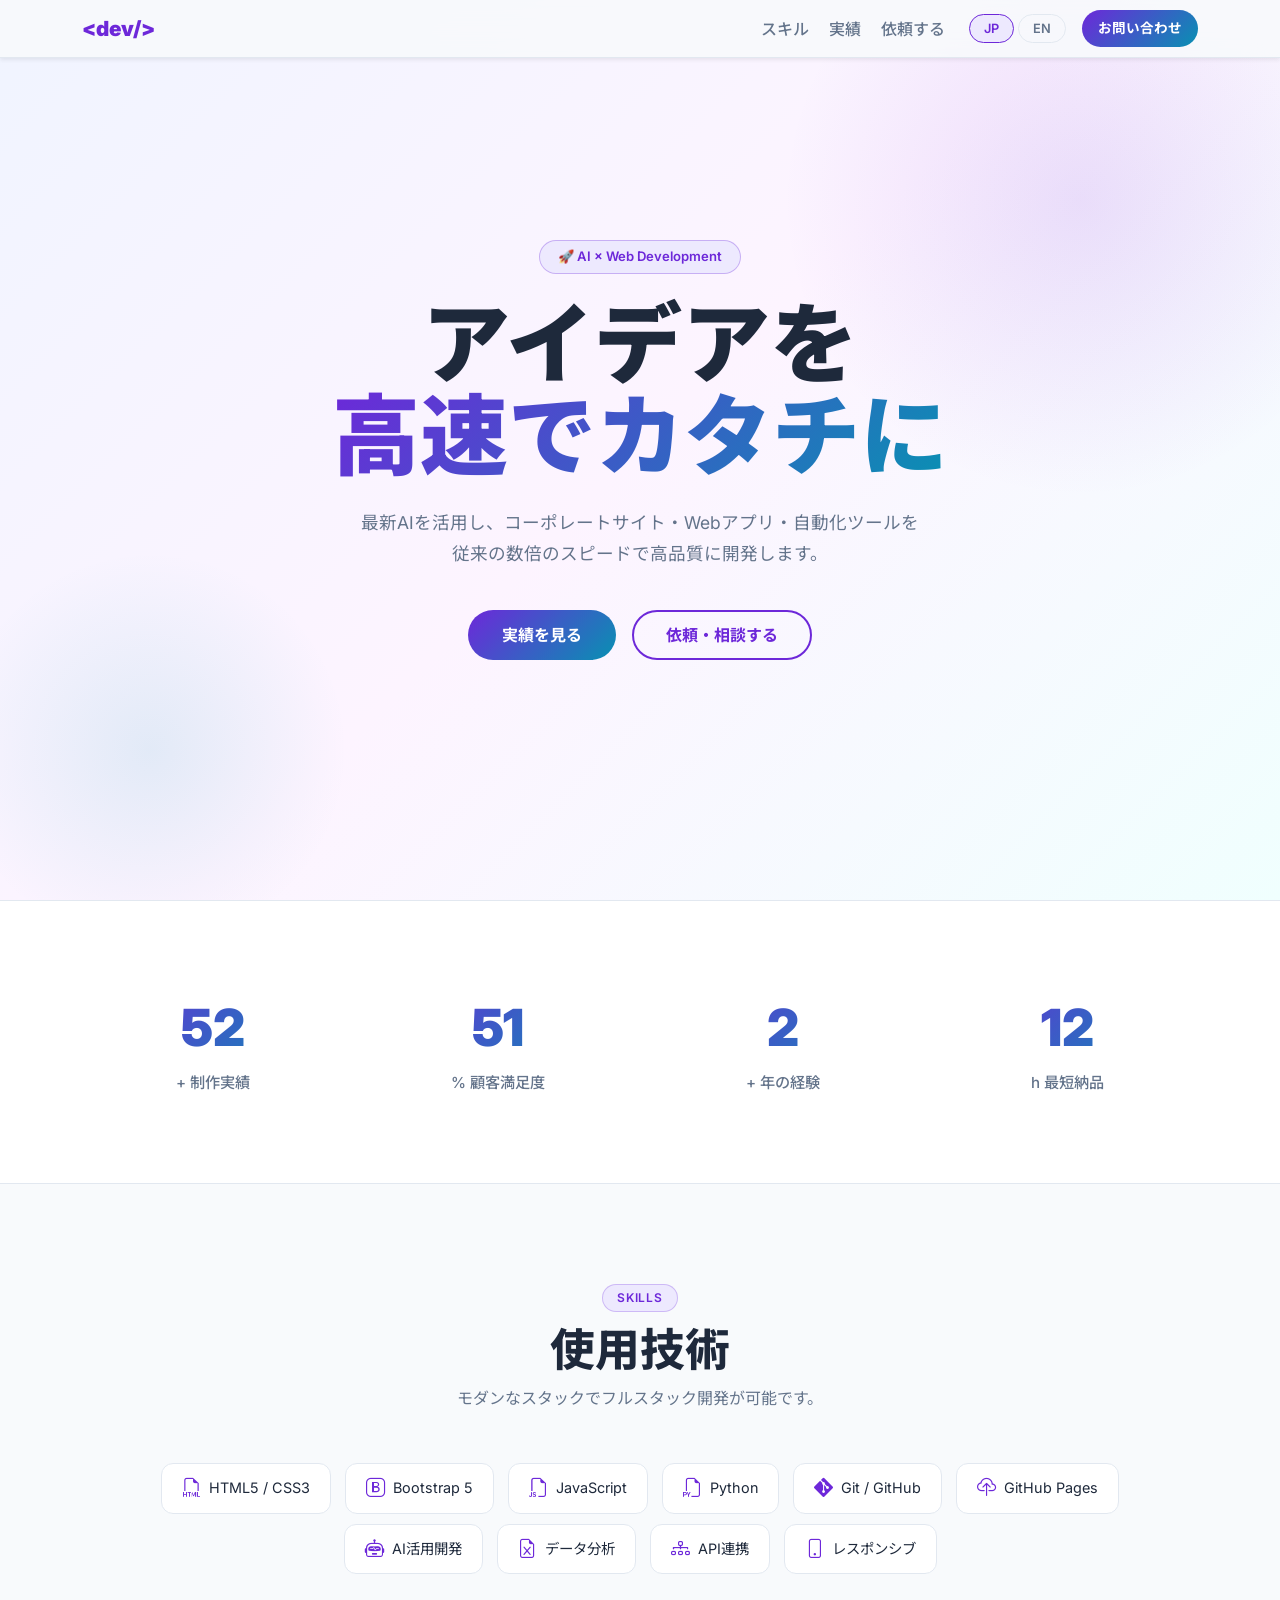
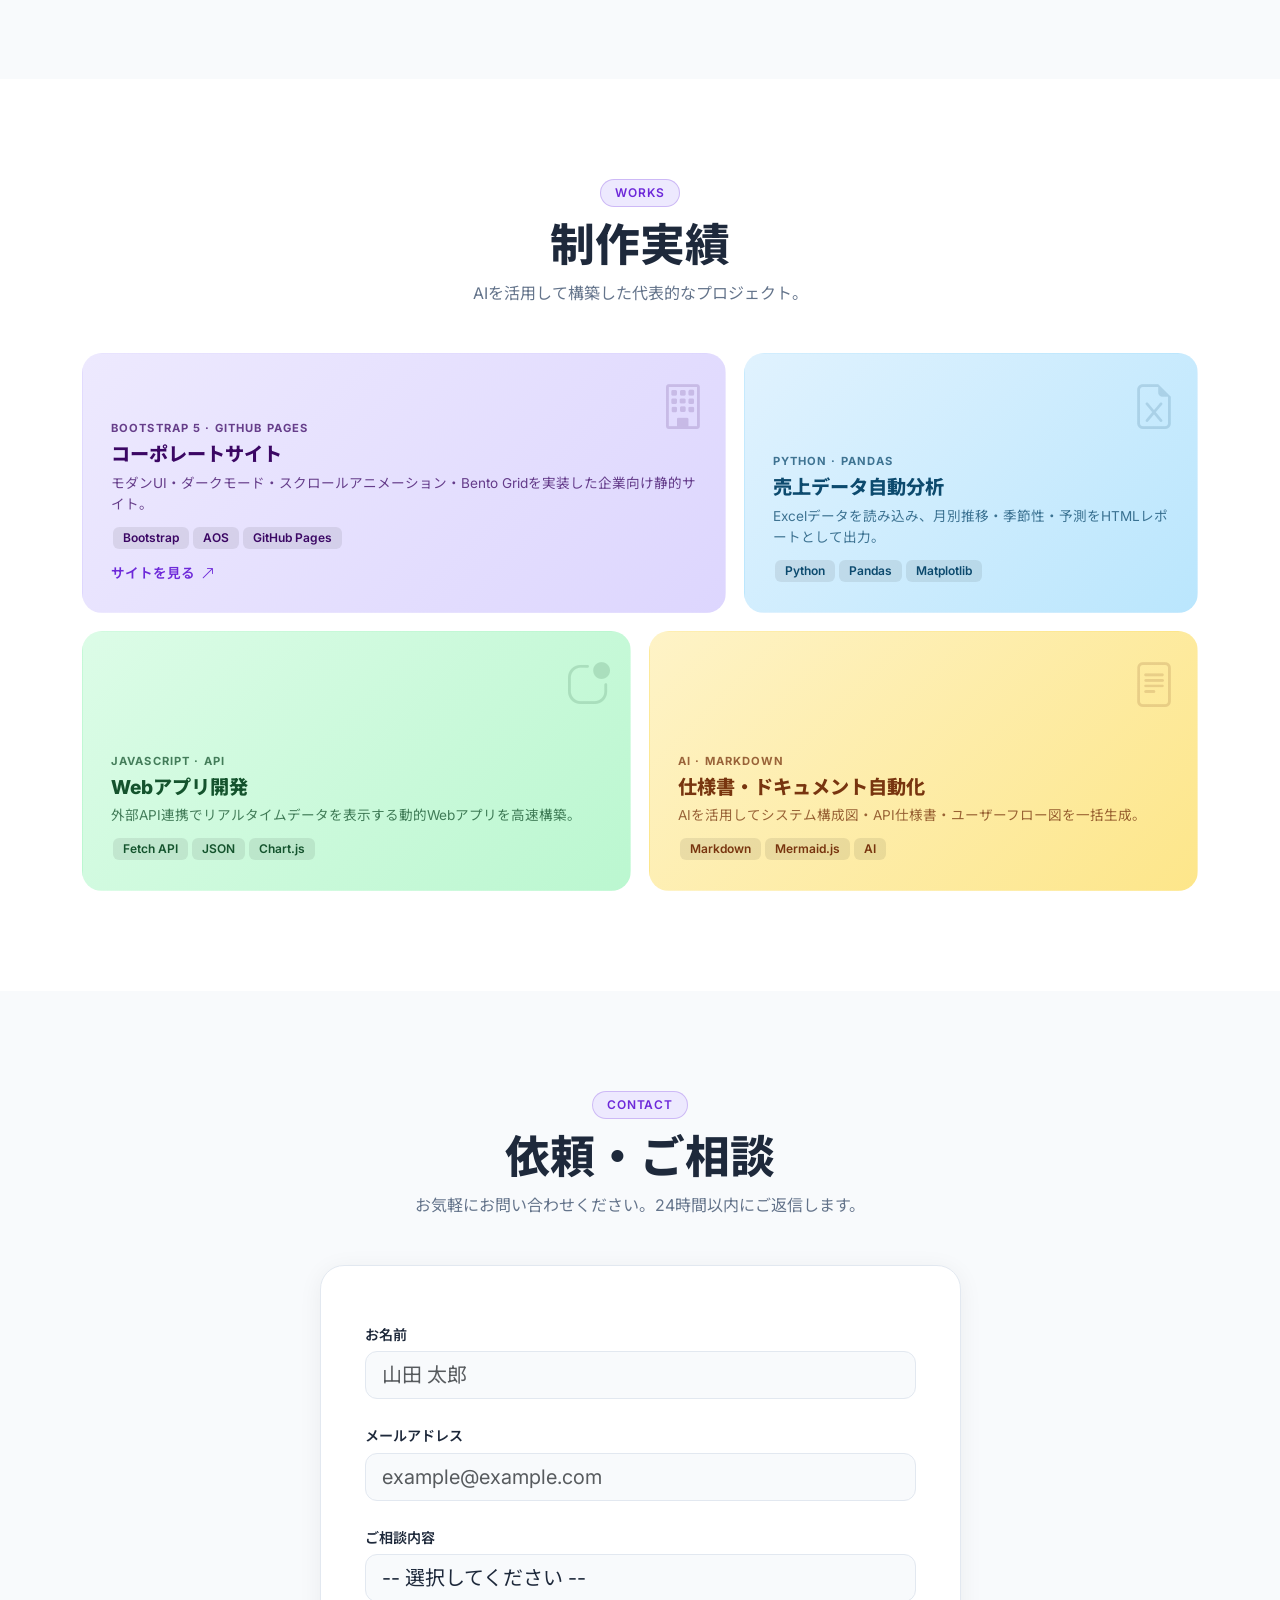
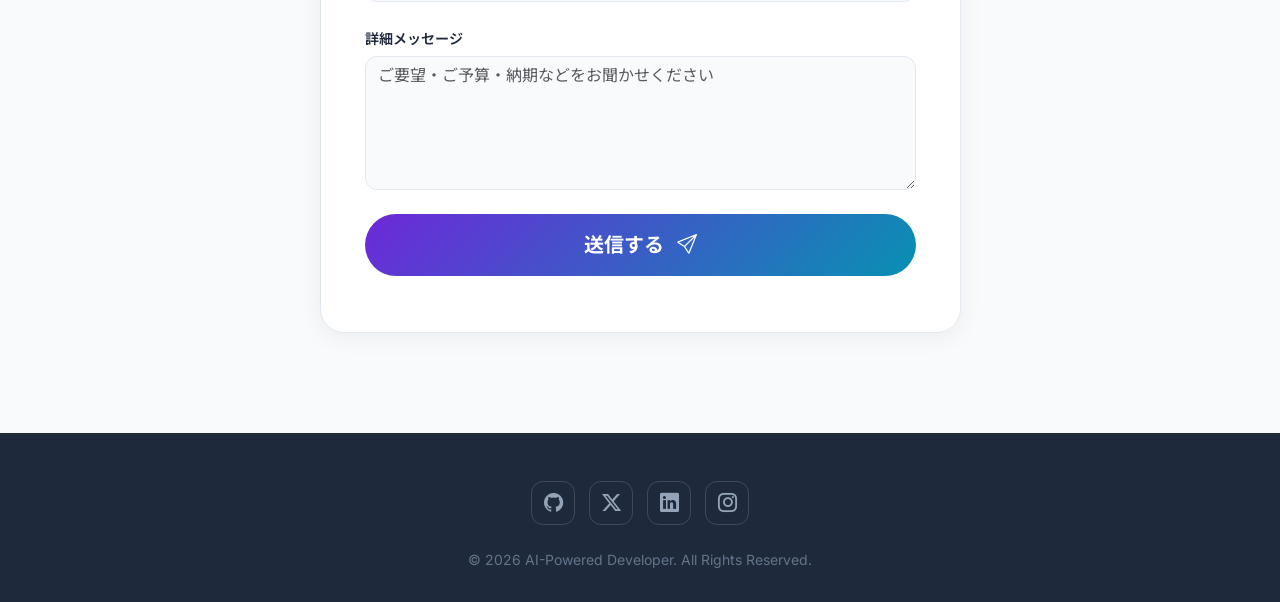
==== commit cea0ab58: "Redesign: Switch to light theme for better readability" ====
--- a/index.html
+++ b/index.html
@@ -6,30 +6,24 @@
     <meta name="viewport" content="width=device-width, initial-scale=1.0">
     <title>Portfolio - AI-Powered Developer</title>
     <meta name="description" content="AI活用でモダンなWebアプリ・コーポレートサイト・自動化ツールを爆速開発するポートフォリオ。">
-    <meta property="og:title" content="Portfolio - AI-Powered Developer">
-    <meta property="og:type" content="website">
-    <!-- Google Fonts -->
     <link rel="preconnect" href="https://fonts.googleapis.com">
     <link
         href="https://fonts.googleapis.com/css2?family=Inter:wght@300;400;600;700;900&family=Noto+Sans+JP:wght@400;700&display=swap"
         rel="stylesheet">
-    <!-- Bootstrap 5 -->
     <link href="https://cdn.jsdelivr.net/npm/bootstrap@5.3.0/dist/css/bootstrap.min.css" rel="stylesheet">
-    <!-- Bootstrap Icons -->
     <link href="https://cdn.jsdelivr.net/npm/bootstrap-icons@1.10.5/font/bootstrap-icons.css" rel="stylesheet">
-    <!-- AOS -->
     <link href="https://unpkg.com/aos@2.3.1/dist/aos.css" rel="stylesheet">
 
     <style>
         :root {
-            --bg-dark: #0d0d1a;
-            --bg-card: #151528;
-            --accent: #7c3aed;
-            --accent-2: #06b6d4;
-            --text-main: #f1f5f9;
-            --text-muted: #94a3b8;
-            --border: rgba(255, 255, 255, 0.08);
-            --glass: rgba(255, 255, 255, 0.04);
+            --accent: #6d28d9;
+            --accent-2: #0891b2;
+            --accent-light: #ede9fe;
+            --bg: #f8fafc;
+            --bg-card: #ffffff;
+            --text: #1e293b;
+            --text-muted: #64748b;
+            --border: #e2e8f0;
         }
 
         * {
@@ -41,49 +35,52 @@
         }
 
         body {
-            background: var(--bg-dark);
-            color: var(--text-main);
+            background: var(--bg);
+            color: var(--text);
             font-family: 'Inter', 'Noto Sans JP', sans-serif;
             overflow-x: hidden;
         }
 
         /* NAVBAR */
         .navbar {
-            background: rgba(13, 13, 26, 0.85);
-            backdrop-filter: blur(20px);
+            background: rgba(248, 250, 252, 0.9);
+            backdrop-filter: blur(16px);
             border-bottom: 1px solid var(--border);
         }
 
-        .navbar-brand span {
-            color: var(--accent);
+        .navbar-brand {
+            color: var(--accent) !important;
+            font-weight: 900;
+            font-size: 1.3rem;
         }
 
         .nav-link {
             color: var(--text-muted) !important;
+            font-weight: 500;
             transition: color .2s;
         }
 
         .nav-link:hover {
-            color: var(--text-main) !important;
-        }
-
-        /* Language toggle */
+            color: var(--accent) !important;
+        }
+
         .lang-btn {
             background: transparent;
-            border: 1px solid var(--border);
+            border: 1.5px solid var(--border);
             color: var(--text-muted);
             border-radius: 999px;
             padding: 4px 14px;
             font-size: .8rem;
             cursor: pointer;
-            transition: border-color .2s, color .2s;
-            letter-spacing: .05em;
+            transition: all .2s;
+            font-weight: 600;
         }
 
         .lang-btn:hover,
         .lang-btn.active {
             border-color: var(--accent);
-            color: #a78bfa;
+            color: var(--accent);
+            background: var(--accent-light);
         }
 
         /* HERO */
@@ -91,14 +88,31 @@
             min-height: 100vh;
             display: flex;
             align-items: center;
+            background: linear-gradient(135deg, #f0f4ff 0%, #fdf4ff 50%, #f0fffe 100%);
             position: relative;
             overflow: hidden;
         }
 
-        #hero canvas {
+        #hero::before {
+            content: '';
             position: absolute;
-            inset: 0;
-            z-index: 0;
+            width: 600px;
+            height: 600px;
+            background: radial-gradient(circle, rgba(109, 40, 217, 0.12) 0%, transparent 70%);
+            top: -100px;
+            right: -100px;
+            border-radius: 50%;
+        }
+
+        #hero::after {
+            content: '';
+            position: absolute;
+            width: 400px;
+            height: 400px;
+            background: radial-gradient(circle, rgba(8, 145, 178, 0.1) 0%, transparent 70%);
+            bottom: -50px;
+            left: -50px;
+            border-radius: 50%;
         }
 
         #hero .content {
@@ -107,131 +121,149 @@
         }
 
         .badge-pill {
-            background: rgba(124, 58, 237, 0.15);
-            border: 1px solid rgba(124, 58, 237, 0.4);
-            color: #a78bfa;
+            background: var(--accent-light);
+            border: 1px solid rgba(109, 40, 217, 0.3);
+            color: var(--accent);
             border-radius: 999px;
-            padding: 6px 16px;
-            font-size: .8rem;
+            padding: 6px 18px;
+            font-size: .82rem;
             display: inline-block;
             margin-bottom: 1.5rem;
+            font-weight: 600;
         }
 
         .hero-title {
-            font-size: clamp(2.5rem, 7vw, 5.5rem);
+            font-size: clamp(2.8rem, 7vw, 5.5rem);
             font-weight: 900;
             line-height: 1.05;
-            background: linear-gradient(135deg, #fff 30%, #a78bfa 70%, #06b6d4 100%);
+            color: var(--text);
+        }
+
+        .hero-title .accent-word {
+            background: linear-gradient(135deg, var(--accent), var(--accent-2));
             -webkit-background-clip: text;
             -webkit-text-fill-color: transparent;
             background-clip: text;
         }
 
         .hero-sub {
-            font-size: 1.15rem;
+            font-size: 1.1rem;
             color: var(--text-muted);
-            max-width: 520px;
+            max-width: 560px;
             margin: 1.5rem auto 2.5rem;
-        }
-
-        .btn-accent {
+            line-height: 1.8;
+        }
+
+        .btn-primary-custom {
             background: linear-gradient(135deg, var(--accent), var(--accent-2));
             color: #fff;
             border: none;
             border-radius: 999px;
-            padding: 12px 32px;
-            font-weight: 600;
+            padding: 13px 34px;
+            font-weight: 700;
+            font-size: 1rem;
             transition: transform .2s, box-shadow .2s;
-        }
-
-        .btn-accent:hover {
+            text-decoration: none;
+            display: inline-block;
+        }
+
+        .btn-primary-custom:hover {
             transform: translateY(-3px);
-            box-shadow: 0 0 30px rgba(124, 58, 237, 0.5);
+            box-shadow: 0 8px 30px rgba(109, 40, 217, 0.35);
             color: #fff;
         }
 
-        .btn-outline-light {
+        .btn-outline-custom {
+            background: transparent;
+            color: var(--accent);
+            border: 2px solid var(--accent);
             border-radius: 999px;
-            padding: 12px 32px;
-            font-weight: 600;
-        }
-
-        /* SECTION */
+            padding: 11px 32px;
+            font-weight: 700;
+            font-size: 1rem;
+            transition: all .2s;
+            text-decoration: none;
+            display: inline-block;
+        }
+
+        .btn-outline-custom:hover {
+            background: var(--accent);
+            color: #fff;
+            transform: translateY(-3px);
+        }
+
+        /* STATS */
+        #stats {
+            background: #fff;
+            padding: 64px 0;
+            border-top: 1px solid var(--border);
+            border-bottom: 1px solid var(--border);
+        }
+
+        .stat-card {
+            text-align: center;
+            padding: 24px;
+        }
+
+        .stat-number {
+            font-size: 3.2rem;
+            font-weight: 900;
+            background: linear-gradient(135deg, var(--accent), var(--accent-2));
+            -webkit-background-clip: text;
+            -webkit-text-fill-color: transparent;
+            background-clip: text;
+        }
+
+        .stat-label {
+            color: var(--text-muted);
+            font-size: .95rem;
+            margin-top: .4rem;
+            font-weight: 500;
+        }
+
+        /* SKILLS */
+        #skills {
+            background: var(--bg);
+        }
+
         .section-badge {
             display: inline-block;
-            background: rgba(124, 58, 237, 0.12);
-            border: 1px solid rgba(124, 58, 237, 0.3);
-            color: #a78bfa;
+            background: var(--accent-light);
+            border: 1px solid rgba(109, 40, 217, 0.25);
+            color: var(--accent);
             border-radius: 999px;
             padding: 4px 14px;
             font-size: .75rem;
             letter-spacing: .08em;
             text-transform: uppercase;
             margin-bottom: .75rem;
-        }
-
-        section {
-            padding: 100px 0;
+            font-weight: 600;
         }
 
         .section-title {
-            font-size: clamp(2rem, 4vw, 3rem);
+            font-size: clamp(1.8rem, 4vw, 2.8rem);
             font-weight: 800;
-        }
-
-        .gradient-text {
-            background: linear-gradient(135deg, #fff, #a78bfa);
-            -webkit-background-clip: text;
-            -webkit-text-fill-color: transparent;
-            background-clip: text;
-        }
-
-        /* STATS */
-        #stats {
-            background: transparent;
-            padding: 60px 0;
-        }
-
-        .stat-card {
-            background: var(--glass);
-            border: 1px solid var(--border);
-            border-radius: 20px;
-            padding: 36px 24px;
-            text-align: center;
-        }
-
-        .stat-number {
-            font-size: 3rem;
-            font-weight: 900;
-            background: linear-gradient(135deg, var(--accent), var(--accent-2));
-            -webkit-background-clip: text;
-            -webkit-text-fill-color: transparent;
-            background-clip: text;
-        }
-
-        .stat-label {
-            color: var(--text-muted);
-            font-size: .9rem;
-            margin-top: .25rem;
-        }
-
-        /* SKILLS */
+            color: var(--text);
+        }
+
         .skill-chip {
             display: inline-flex;
             align-items: center;
             gap: 8px;
-            background: var(--bg-card);
-            border: 1px solid var(--border);
+            background: #fff;
+            border: 1.5px solid var(--border);
             border-radius: 12px;
             padding: 10px 20px;
-            margin: 6px;
+            margin: 5px;
             font-size: .9rem;
-            transition: border-color .2s, transform .2s;
+            color: var(--text);
+            transition: border-color .2s, transform .2s, box-shadow .2s;
         }
 
         .skill-chip:hover {
             border-color: var(--accent);
             transform: translateY(-3px);
+            box-shadow: 0 4px 16px rgba(109, 40, 217, 0.12);
         }
 
         .skill-chip i {
@@ -239,38 +271,33 @@
             color: var(--accent);
         }
 
-        /* BENTO GRID */
+        /* WORKS */
+        #works {
+            background: #fff;
+        }
+
         .bento-grid {
             display: grid;
             grid-template-columns: repeat(12, 1fr);
             grid-auto-rows: 260px;
-            gap: 20px;
+            gap: 18px;
         }
 
         .bento-card {
-            background: var(--bg-card);
-            border: 1px solid var(--border);
-            border-radius: 24px;
-            padding: 32px;
+            border-radius: 20px;
+            padding: 28px;
             position: relative;
             overflow: hidden;
             display: flex;
             flex-direction: column;
             justify-content: flex-end;
-            transition: border-color .3s, transform .3s;
-        }
-
-        .bento-card::before {
-            content: '';
-            position: absolute;
-            inset: 0;
-            background: linear-gradient(to bottom, transparent 40%, rgba(0, 0, 0, 0.75) 100%);
-            z-index: 1;
+            transition: transform .3s, box-shadow .3s;
+            border: 1px solid transparent;
         }
 
         .bento-card:hover {
-            border-color: var(--accent);
             transform: translateY(-6px);
+            box-shadow: 0 20px 50px rgba(0, 0, 0, 0.12);
         }
 
         .bento-card .card-content {
@@ -280,45 +307,46 @@
 
         .bento-card .card-tag {
             font-size: .7rem;
-            color: #a78bfa;
+            font-weight: 700;
             letter-spacing: .1em;
             text-transform: uppercase;
             margin-bottom: .4rem;
+            opacity: .75;
         }
 
         .bento-card h3 {
-            font-size: 1.25rem;
-            font-weight: 700;
+            font-size: 1.2rem;
+            font-weight: 800;
             margin: 0 0 .4rem;
         }
 
         .bento-card p {
-            color: var(--text-muted);
             font-size: .85rem;
             margin: 0;
+            opacity: .75;
+            line-height: 1.6;
         }
 
         .bento-card .card-link {
             display: inline-flex;
             align-items: center;
             gap: 6px;
-            color: #a78bfa;
             font-size: .85rem;
             margin-top: .75rem;
             text-decoration: none;
+            font-weight: 600;
         }
 
         .bento-card .card-link:hover {
-            color: #fff;
+            gap: 10px;
         }
 
         .bento-card .card-icon {
             position: absolute;
-            top: 24px;
-            right: 24px;
-            font-size: 2.5rem;
+            top: 20px;
+            right: 20px;
+            font-size: 2.8rem;
             opacity: .15;
-            z-index: 1;
         }
 
         .bento-lg {
@@ -333,85 +361,80 @@
             grid-column: span 6;
         }
 
+        /* Colorful light cards */
         .bento-1 {
-            background: linear-gradient(135deg, #1e1b4b, #2d1b69);
+            background: linear-gradient(135deg, #ede9fe 0%, #ddd6fe 100%);
+            color: #3b0764;
+        }
+
+        .bento-1 .card-link {
+            color: #6d28d9;
         }
 
         .bento-2 {
-            background: linear-gradient(135deg, #0c1a2e, #0e3a5e);
+            background: linear-gradient(135deg, #e0f2fe 0%, #bae6fd 100%);
+            color: #0c4a6e;
         }
 
         .bento-3 {
-            background: linear-gradient(135deg, #0f1e14, #14532d);
+            background: linear-gradient(135deg, #dcfce7 0%, #bbf7d0 100%);
+            color: #14532d;
         }
 
         .bento-4 {
-            background: linear-gradient(135deg, #1a0a00, #431407);
-        }
-
-        @media (max-width:768px) {
-            .bento-grid {
-                grid-auto-rows: 220px;
-            }
-
-            .bento-lg,
-            .bento-sm,
-            .bento-md {
-                grid-column: span 12;
-            }
+            background: linear-gradient(135deg, #fef3c7 0%, #fde68a 100%);
+            color: #78350f;
         }
 
         .tech-tag {
             display: inline-block;
-            background: rgba(255, 255, 255, 0.07);
+            background: rgba(0, 0, 0, 0.08);
             border-radius: 6px;
             padding: 2px 10px;
             font-size: .75rem;
-            color: var(--text-muted);
             margin: 2px;
+            font-weight: 600;
         }
 
         /* CONTACT */
+        #contact {
+            background: var(--bg);
+        }
+
         .contact-card {
-            background: var(--bg-card);
+            background: #fff;
             border: 1px solid var(--border);
-            border-radius: 28px;
-            padding: 60px 40px;
+            border-radius: 24px;
+            padding: 56px 44px;
+            box-shadow: 0 4px 24px rgba(0, 0, 0, 0.06);
         }
 
         .form-control,
         .form-select {
-            background: rgba(255, 255, 255, 0.05);
-            border: 1px solid var(--border);
-            color: var(--text-main);
+            background: var(--bg);
+            border: 1.5px solid var(--border);
+            color: var(--text);
             border-radius: 12px;
         }
 
         .form-control:focus {
-            background: rgba(255, 255, 255, 0.08);
+            background: #fff;
             border-color: var(--accent);
-            color: var(--text-main);
-            box-shadow: 0 0 0 3px rgba(124, 58, 237, 0.2);
-        }
-
-        .form-control::placeholder {
-            color: var(--text-muted);
+            color: var(--text);
+            box-shadow: 0 0 0 3px rgba(109, 40, 217, 0.12);
         }
 
         .form-label {
-            color: var(--text-muted);
-            font-size: .85rem;
+            color: var(--text);
+            font-weight: 600;
+            font-size: .88rem;
             margin-bottom: .4rem;
-        }
-
-        .invalid-feedback {
-            color: #f87171;
         }
 
         /* FOOTER */
         footer {
-            background: rgba(0, 0, 0, 0.4);
-            border-top: 1px solid var(--border);
+            background: var(--text);
+            color: #cbd5e1;
             padding: 48px 0 32px;
         }
 
@@ -421,17 +444,17 @@
             justify-content: center;
             width: 44px;
             height: 44px;
-            border: 1px solid var(--border);
+            border: 1px solid rgba(255, 255, 255, 0.15);
             border-radius: 12px;
-            color: var(--text-muted);
+            color: #94a3b8;
             font-size: 1.2rem;
             text-decoration: none;
-            transition: border-color .2s, color .2s, transform .2s;
-            margin: 0 6px;
+            transition: all .2s;
+            margin: 0 5px;
         }
 
         .footer-sns a:hover {
-            border-color: var(--accent);
+            border-color: #a78bfa;
             color: #a78bfa;
             transform: translateY(-3px);
         }
@@ -453,7 +476,7 @@
             justify-content: center;
             cursor: pointer;
             z-index: 9999;
-            box-shadow: 0 4px 20px rgba(124, 58, 237, 0.5);
+            box-shadow: 0 4px 20px rgba(109, 40, 217, 0.4);
             transition: transform .2s;
         }
 
@@ -464,17 +487,20 @@
         #backToTop.show {
             display: flex;
         }
+
+        section {
+            padding: 100px 0;
+        }
     </style>
 </head>
 
 <body>
-
     <!-- NAVBAR -->
-    <nav class="navbar navbar-expand-lg fixed-top">
+    <nav class="navbar navbar-expand-lg fixed-top shadow-sm">
         <div class="container">
-            <a class="navbar-brand fw-bold" href="#">&lt;<span>dev</span>/&gt;</a>
-            <button class="navbar-toggler border-0" type="button" data-bs-toggle="collapse" data-bs-target="#navMenu">
-                <i class="bi bi-list text-white fs-2"></i>
+            <a class="navbar-brand" href="#">&lt;dev/&gt;</a>
+            <button class="navbar-toggler" type="button" data-bs-toggle="collapse" data-bs-target="#navMenu">
+                <span class="navbar-toggler-icon"></span>
             </button>
             <div class="collapse navbar-collapse" id="navMenu">
                 <ul class="navbar-nav ms-auto gap-1">
@@ -482,30 +508,30 @@
                     <li class="nav-item"><a class="nav-link" href="#works" data-i18n="nav-works">実績</a></li>
                     <li class="nav-item"><a class="nav-link" href="#contact" data-i18n="nav-contact">依頼する</a></li>
                 </ul>
-                <!-- Language Toggle -->
                 <div class="ms-3 d-flex gap-1">
                     <button class="lang-btn active" id="btnJa" onclick="setLang('ja')">JP</button>
                     <button class="lang-btn" id="btnEn" onclick="setLang('en')">EN</button>
                 </div>
-                <a href="#contact" class="btn btn-accent ms-3 btn-sm px-3 py-2" data-i18n="nav-cta">お問い合わせ</a>
+                <a href="#contact" class="btn-primary-custom ms-3 py-2 px-3" style="font-size:.85rem;"
+                    data-i18n="nav-cta">お問い合わせ</a>
             </div>
         </div>
     </nav>
 
     <!-- HERO -->
     <section id="hero" class="text-center">
-        <canvas id="particleCanvas"></canvas>
         <div class="container content">
             <div class="badge-pill" data-aos="fade-down">🚀 AI × Web Development</div>
-            <h1 class="hero-title" data-aos="fade-up" data-aos-delay="100" data-i18n="hero-title">
-                アイデアを<br>高速でカタチに
+            <h1 class="hero-title" data-aos="fade-up" data-aos-delay="100">
+                <span data-i18n="hero-title-1">アイデアを</span><br>
+                <span class="accent-word" data-i18n="hero-title-2">高速でカタチに</span>
             </h1>
-            <p class="hero-sub" data-aos="fade-up" data-aos-delay="200" data-i18n="hero-sub">
-                最新AIを活用し、コーポレートサイト・Webアプリ・自動化ツールを<br>従来の数倍のスピードで高品質に開発します。
+            <p class="hero-sub mx-auto" data-aos="fade-up" data-aos-delay="200" data-i18n="hero-sub">
+                最新AIを活用し、コーポレートサイト・Webアプリ・自動化ツールを従来の数倍のスピードで高品質に開発します。
             </p>
-            <div data-aos="fade-up" data-aos-delay="300">
-                <a href="#works" class="btn btn-accent me-3" data-i18n="hero-btn1">実績を見る</a>
-                <a href="#contact" class="btn btn-outline-light" data-i18n="hero-btn2">依頼・相談する</a>
+            <div data-aos="fade-up" data-aos-delay="300" class="d-flex gap-3 justify-content-center flex-wrap">
+                <a href="#works" class="btn-primary-custom" data-i18n="hero-btn1">実績を見る</a>
+                <a href="#contact" class="btn-outline-custom" data-i18n="hero-btn2">依頼・相談する</a>
             </div>
         </div>
     </section>
@@ -513,7 +539,7 @@
     <!-- STATS -->
     <section id="stats">
         <div class="container">
-            <div class="row g-4">
+            <div class="row g-4 text-center">
                 <div class="col-6 col-md-3" data-aos="fade-up" data-aos-delay="0">
                     <div class="stat-card">
                         <div class="stat-number" data-target="100">0</div>
@@ -547,8 +573,8 @@
         <div class="container">
             <div class="text-center mb-5" data-aos="fade-up">
                 <span class="section-badge">Skills</span>
-                <h2 class="section-title gradient-text" data-i18n="skills-title">使用技術</h2>
-                <p class="text-muted" data-i18n="skills-sub">モダンなスタックでフルスタック開発が可能です。</p>
+                <h2 class="section-title" data-i18n="skills-title">使用技術</h2>
+                <p style="color:var(--text-muted)" data-i18n="skills-sub">モダンなスタックでフルスタック開発が可能です。</p>
             </div>
             <div class="text-center" data-aos="fade-up" data-aos-delay="100">
                 <div class="skill-chip"><i class="bi bi-filetype-html"></i> HTML5 / CSS3</div>
@@ -571,64 +597,52 @@
         <div class="container">
             <div class="text-center mb-5" data-aos="fade-up">
                 <span class="section-badge">Works</span>
-                <h2 class="section-title gradient-text" data-i18n="works-title">制作実績</h2>
-                <p class="text-muted" data-i18n="works-sub">AIを活用して構築した代表的なプロジェクト。</p>
+                <h2 class="section-title" data-i18n="works-title">制作実績</h2>
+                <p style="color:var(--text-muted)" data-i18n="works-sub">AIを活用して構築した代表的なプロジェクト。</p>
             </div>
             <div class="bento-grid">
-                <!-- Card 1 -->
                 <div class="bento-card bento-lg bento-1" data-aos="fade-right">
                     <i class="bi bi-building card-icon"></i>
                     <div class="card-content">
                         <div class="card-tag">Bootstrap 5 · GitHub Pages</div>
                         <h3 data-i18n="work1-title">コーポレートサイト</h3>
                         <p data-i18n="work1-desc">モダンUI・ダークモード・スクロールアニメーション・Bento Grid を実装した企業向け静的サイト。</p>
-                        <div class="mt-2">
-                            <span class="tech-tag">Bootstrap</span><span class="tech-tag">AOS</span><span
-                                class="tech-tag">GitHub Pages</span>
-                        </div>
+                        <div class="mt-2"><span class="tech-tag">Bootstrap</span><span class="tech-tag">AOS</span><span
+                                class="tech-tag">GitHub Pages</span></div>
                         <a href="https://johnpascualkumar077.github.io/corporate-site/" target="_blank"
                             class="card-link">
                             <span data-i18n="work-link">サイトを見る</span> <i class="bi bi-arrow-up-right"></i>
                         </a>
                     </div>
                 </div>
-                <!-- Card 2 -->
                 <div class="bento-card bento-sm bento-2" data-aos="fade-left">
                     <i class="bi bi-file-earmark-excel card-icon"></i>
                     <div class="card-content">
                         <div class="card-tag">Python · Pandas</div>
                         <h3 data-i18n="work2-title">売上データ自動分析</h3>
                         <p data-i18n="work2-desc">Excelデータを読み込み、月別推移・季節性・予測をHTMLレポートとして出力。</p>
-                        <div class="mt-2">
-                            <span class="tech-tag">Python</span><span class="tech-tag">Pandas</span><span
-                                class="tech-tag">Matplotlib</span>
-                        </div>
+                        <div class="mt-2"><span class="tech-tag">Python</span><span class="tech-tag">Pandas</span><span
+                                class="tech-tag">Matplotlib</span></div>
                     </div>
                 </div>
-                <!-- Card 3 -->
                 <div class="bento-card bento-md bento-3" data-aos="fade-right" data-aos-delay="100">
                     <i class="bi bi-app-indicator card-icon"></i>
                     <div class="card-content">
                         <div class="card-tag">JavaScript · API</div>
                         <h3 data-i18n="work3-title">Webアプリ開発</h3>
                         <p data-i18n="work3-desc">外部API連携でリアルタイムデータを表示する動的Webアプリを高速構築。</p>
-                        <div class="mt-2">
-                            <span class="tech-tag">Fetch API</span><span class="tech-tag">JSON</span><span
-                                class="tech-tag">Chart.js</span>
-                        </div>
+                        <div class="mt-2"><span class="tech-tag">Fetch API</span><span class="tech-tag">JSON</span><span
+                                class="tech-tag">Chart.js</span></div>
                     </div>
                 </div>
-                <!-- Card 4 -->
                 <div class="bento-card bento-md bento-4" data-aos="fade-left" data-aos-delay="100">
                     <i class="bi bi-file-text card-icon"></i>
                     <div class="card-content">
                         <div class="card-tag">AI · Markdown</div>
                         <h3 data-i18n="work4-title">仕様書・ドキュメント自動化</h3>
                         <p data-i18n="work4-desc">AIを活用してシステム構成図・API仕様書・ユーザーフロー図を一括生成。</p>
-                        <div class="mt-2">
-                            <span class="tech-tag">Markdown</span><span class="tech-tag">Mermaid.js</span><span
-                                class="tech-tag">AI</span>
-                        </div>
+                        <div class="mt-2"><span class="tech-tag">Markdown</span><span
+                                class="tech-tag">Mermaid.js</span><span class="tech-tag">AI</span></div>
                     </div>
                 </div>
             </div>
@@ -640,8 +654,8 @@
         <div class="container">
             <div class="text-center mb-5" data-aos="fade-up">
                 <span class="section-badge">Contact</span>
-                <h2 class="section-title gradient-text" data-i18n="contact-title">依頼・ご相談</h2>
-                <p class="text-muted" data-i18n="contact-sub">お気軽にお問い合わせください。24時間以内にご返信します。</p>
+                <h2 class="section-title" data-i18n="contact-title">依頼・ご相談</h2>
+                <p style="color:var(--text-muted)" data-i18n="contact-sub">お気軽にお問い合わせください。24時間以内にご返信します。</p>
             </div>
             <div class="row justify-content-center">
                 <div class="col-lg-7" data-aos="fade-up" data-aos-delay="100">
@@ -675,7 +689,7 @@
                                     required></textarea>
                                 <div class="invalid-feedback" data-i18n="form-msg-err">メッセージを入力してください。</div>
                             </div>
-                            <button type="submit" class="btn btn-accent w-100 py-3 fs-5">
+                            <button type="submit" class="btn-primary-custom w-100 py-3 fs-5 d-block text-center">
                                 <span data-i18n="form-submit">送信する</span> <i class="bi bi-send ms-2"></i>
                             </button>
                         </form>
@@ -694,144 +708,102 @@
                 <a href="#"><i class="bi bi-linkedin"></i></a>
                 <a href="#"><i class="bi bi-instagram"></i></a>
             </div>
-            <p class="text-muted small mb-0">&copy; 2026 AI-Powered Developer. All Rights Reserved.</p>
+            <p class="small mb-0" style="color:#64748b">&copy; 2026 AI-Powered Developer. All Rights Reserved.</p>
         </div>
     </footer>
 
-    <!-- BACK TO TOP -->
     <button id="backToTop" title="Top"><i class="bi bi-chevron-up"></i></button>
 
     <script src="https://cdn.jsdelivr.net/npm/bootstrap@5.3.0/dist/js/bootstrap.bundle.min.js"></script>
     <script src="https://unpkg.com/aos@2.3.1/dist/aos.js"></script>
     <script>
-            ─ TRANSLATION        
-    const i18n = {
-      ja: {
-        'nav-skills':         ', 'nav-works': '実績', 'na        ntact': '依頼する', 'nav-cta': 'お問い合わせ',
-        'hero-title':        デアを<br>高速でカタチに',
-        'hero-sub':         Iを活用し、コーポレートサイト・Webアプリ・自動化ツ        br>従来の数倍のスピードで高品質に開発            
-        'hero-btn1': '実績を見る', 'hero-b            '依頼・相談する',
-        'stat1': '+ 制作実績', 's        ':        顧客満足度', 'stat3': '+ 年の経験', 'stat4': 'h 最短納品               'ski        title': '使用技術', 'skills-sub': 'モダンなスタックでフルスタック開発が可能です。',
-        'skill        : 'AI活用開発', 'skil            ': 'データ分析', 'skill-api': 'API連携'            ll-resp':                 ,
-        'works-titl                績', 'works-sub': 'AIを                代表的なプロジェクト。',
-                       title': 'コーポレートサイト',
-                      -desc': 'モダンUI・ダークモード・スクロール                Bento Grid を実装した企業向け静的サイト。',
+        const i18n = {
+            ja: {
+                'nav-skills': 'スキル', 'nav-works': '実績', 'nav-contact': '依頼する', 'nav-cta': 'お問い合わせ',
+                'hero-title-1': 'アイデアを', 'hero-title-2': '高速でカタチに',
+                'hero-sub': '最新AIを活用し、コーポレートサイト・Webアプリ・自動化ツールを従来の数倍のスピードで高品質に開発します。',
+                'hero-btn1': '実績を見る', 'hero-btn2': '依頼・相談する',
+                'stat1': '+ 制作実績', 'stat2': '% 顧客満足度', 'stat3': '+ 年の経験', 'stat4': 'h 最短納品',
+                'skills-title': '使用技術', 'skills-sub': 'モダンなスタックでフルスタック開発が可能です。',
+                'skill-ai': 'AI活用開発', 'skill-data': 'データ分析', 'skill-api': 'API連携', 'skill-resp': 'レスポンシブ',
+                'works-title': '制作実績', 'works-sub': 'AIを活用して構築した代表的なプロジェクト。',
+                'work1-title': 'コーポレートサイト', 'work1-desc': 'モダンUI・ダークモード・スクロールアニメーション・Bento Gridを実装した企業向け静的サイト。',
                 'work-link': 'サイトを見る',
-        'work2-title': '売上データ自動分析',
-                or            c': 'Excelデ                月別推移・季節性・予測をHTMLレポー                ,
-        'work3-ti                ebアプリ開発',
-        'work3-desc': '外部API連携でリアルタイムデータを表示する動的Webアプリを高速構築。',
-                          -title':                 メント自動化',
-                        esc': 'AIを活用してシステム構成図・API仕様書・ユーザーフロー図を一括生成。',
-                   ntact-title': '依頼・ご相談',
-        'contact-sub': 'お気軽にお                い。24時間以内にご返信            
-                    m-name': 'お名前', 'form-name-err': 'お名前を入力してください。',
-        'form        il': 'メールアドレス', 'form-e            rr': '正しいメールを入力してください。',
-        'form-type':                , 'form-type-ph': '-- 選択してください --',
-        'form                    ーポレートサイト制作', 'form-opt2': 'Webアプリ開発',
-                          t3': 'データ分析・自動化', 'form-opt4': 'その他',
-                          g': '詳細メッセージ', 'form-msg-err': 'メッセージを入力してく                         'form-submit'                              '_placehold                        田 太郎', '_placeholder-msg': 'ご要望・ご予算・納期などをお聞か                         },
-      en: {
-        'nav-skills': 'Skill                        ks': 'Works', 'nav-contact': 'Hire Me', 'nav-cta': 'Contact',
-                           itle': 'Turning Ideas                        lity at Speed'                    'h                :             ag        the        est AI to build corpo            ebsites, web apps, and auto             tools—at 10× speed without compromising quality.',               'hero-btn1            ew Works', 'hero-btn2': 'Hire /         ul                'sta         '+ Projects', 'stat2': '%         sfaction', 'stat3': '+ Years Exp.', 'stat4': 'h Fastest Deli        ',
-        'skills-title': 'Tech Stack', 'skills-sub': 'Full-sta            elopment with a modern, bat                ed stack.',
-        'skill-a                    iven Dev', 'skill-data':                     ysis', 'skill-api': 'API Integratio                    -resp': 'Responsi                       'works-title': 'Sele                    ', 'works-sub': 'Real projects built wi                    sted development.',
-        'work1                        rporate Website',
-        'work1-desc': 'Sta                         site with modern UI, dark mode, scrol                        , and Bento Grid layout.',
-        'work-link                    ite',
-                      k2-title': 'Sales Data Auto-Ana                              'wor        esc': 'Reads Excel data         outputs monthly trends, seasonality analysis, and fo        sts as an HTML report                'work3-title': 'Web Application',
-                k3-desc': 'Dynamic web app integrating ext            APIs to display real-time data, built at high speed.                    work4-title': 'Doc & Spec Automation',
-        'work4-desc': 'Generates system diagrams        I specs, and user-flow ch         in bulk using AI.',
-        'contact-title': 'Get In Touch',
-               contact-sub': 'Feel free to reach out.                 d within 24 hours.',
-                            ': 'Full Name', 'for                    ': 'Please enter your                
-                 form-email': 'Email Address', 'form-e            rr':        easenteid email.',
-        'form-type': 'Project Type', 'form-type-ph': '-- Please select --',
-        'form-opt1': 'Corporate Website', 'form-opt2': 'Web Application',
-        'form-opt3': 'Data Analysis / Automation', 'form-opt4': 'Other',
-        'form-msg': 'Message', 'form-msg-err': 'Please enter your message.',
-        'form-submit': 'Send Message',
-        '_placeholder-name': 'John Smith', '_placeholder-msg': 'Tell me about your project, budget, and timeline...'
-      }
-    };
-
-    function setLang(lang) {
-      document.getElementById('htmlRoot').setAttribute('lang', lang);
-      document.getElementById('btnJa').classList.toggle('active', lang === 'ja');
-      document.getElementById('btnEn').classList.toggle('active', lang === 'en');
-      const t = i18n[lang];
-      document.querySelectorAll('[data-i18n]').forEach(el => {
-        const key = el.dataset.i18n;
-        if (t[key] !== undefined) el.innerHTML = t[key];
-      });
-      // update placeholders
-      const nameEl = document.getElementById('formName');
-      const msgEl  = document.getElementById('formMsg');
-      if (nameEl) nameEl.placeholder = t['_placeholder-name'];
-      if (msgEl)  msgEl.placeholder  = t['_placeholder-msg'];
-      localStorage.setItem('lang', lang);
-    }
-
-    // Restore saved language
-    const saved = localStorage.getItem('lang') || 'ja';
-    setLang(saved);
-
-    // ── AOS ──
-    AOS.init({ once: true, duration: 800, offset: 80 });
-
-    // ── PARTICLE CANVAS ──
-    const canvas = document.getElementById('particleCanvas');
-    const ctx = canvas.getContext('2d');
-    let W, H, particles = [];
-    function resize() { W = canvas.width = window.innerWidth; H = canvas.height = window.innerHeight; }
-    window.addEventListener('resize', resize); resize();
-    function rand(a, b) { return Math.random() * (b - a) + a; }
-    class Particle {
-      constructor() { this.reset(); }
-      reset() {
-        this.x = rand(0, W); this.y = rand(0, H); this.r = rand(1, 3);
-        this.vx = rand(-0.4, 0.4); this.vy = rand(-0.4, 0.4);
-        this.alpha = rand(0.2, 0.7);
-        this.color = Math.random() > 0.5 ? '124,58,237' : '6,182,212';
-      }
-      update() { this.x += this.vx; this.y += this.vy; if (this.x < 0 || this.x > W || this.y < 0 || this.y > H) this.reset(); }
-      draw() { ctx.beginPath(); ctx.arc(this.x, this.y, this.r, 0, Math.PI * 2); ctx.fillStyle = `rgba(${this.color},${this.alpha})`; ctx.fill(); }
-    }
-    for (let i = 0; i < 120; i++) particles.push(new Particle());
-    function drawLines() {
-      for (let i = 0; i < particles.length; i++) {
-        for (let j = i + 1; j < particles.length; j++) {
-          const dx = particles[i].x - particles[j].x, dy = particles[i].y - particles[j].y;
-          const d = Math.sqrt(dx*dx+dy*dy);
-          if (d < 130) { ctx.beginPath(); ctx.moveTo(particles[i].x, particles[i].y); ctx.lineTo(particles[j].x, particles[j].y); ctx.strokeStyle = `rgba(124,58,237,${0.12*(1-d/130)})`; ctx.lineWidth = 0.8; ctx.stroke(); }
-        }
-      }
-    }
-    function animate() { ctx.clearRect(0, 0, W, H); particles.forEach(p => { p.update(); p.draw(); }); drawLines(); requestAnimationFrame(animate); }
-    animate();
-
-    // ── COUNTER ──
-    const counterObs = new IntersectionObserver(entries => {
-      entries.forEach(entry => {
-        if (entry.isIntersecting) {
-          const el = entry.target, target = +el.dataset.target;
-          let cur = 0; const step = target / (1800 / 16);
-          const t = setInterval(() => { cur = Math.min(cur + step, target); el.textContent = Math.floor(cur); if (cur >= target) clearInterval(t); }, 16);
-          counterObs.unobserve(el);
-        }
-      });
-    }, { threshold: 0.5 });
-    document.querySelectorAll('.stat-number').forEach(c => counterObs.observe(c));
-
-    // ── BACK TO TOP ──
-    const btn = document.getElementById('backToTop');
-    window.addEventListener('scroll', () => btn.classList.toggle('show', window.scrollY > 300));
-    btn.addEventListener('click', () => window.scrollTo({ top: 0, behavior: 'smooth' }));
-
-    // ── FORM VALIDATION ──
-    document.querySelectorAll('.needs-validation').forEach(form => {
-      form.addEventListener('submit', e => { if (!form.checkValidity()) { e.preventDefault(); e.stopPropagation(); } form.classList.add('was-validated'); });
-    });
+                'work2-title': '売上データ自動分析', 'work2-desc': 'Excelデータを読み込み、月別推移・季節性・予測をHTMLレポートとして出力。',
+                'work3-title': 'Webアプリ開発', 'work3-desc': '外部API連携でリアルタイムデータを表示する動的Webアプリを高速構築。',
+                'work4-title': '仕様書・ドキュメント自動化', 'work4-desc': 'AIを活用してシステム構成図・API仕様書・ユーザーフロー図を一括生成。',
+                'contact-title': '依頼・ご相談', 'contact-sub': 'お気軽にお問い合わせください。24時間以内にご返信します。',
+                'form-name': 'お名前', 'form-name-err': 'お名前を入力してください。',
+                'form-email': 'メールアドレス', 'form-email-err': '正しいメールを入力してください。',
+                'form-type': 'ご相談内容', 'form-type-ph': '-- 選択してください --',
+                'form-opt1': 'コーポレートサイト制作', 'form-opt2': 'Webアプリ開発', 'form-opt3': 'データ分析・自動化', 'form-opt4': 'その他',
+                'form-msg': '詳細メッセージ', 'form-msg-err': 'メッセージを入力してください。', 'form-submit': '送信する',
+                '_ph-name': '山田 太郎', '_ph-msg': 'ご要望・ご予算・納期などをお聞かせください'
+            },
+            en: {
+                'nav-skills': 'Skills', 'nav-works': 'Works', 'nav-contact': 'Hire Me', 'nav-cta': 'Contact',
+                'hero-title-1': 'Turning Ideas into', 'hero-title-2': 'Reality at Speed',
+                'hero-sub': 'Leveraging the latest AI to build corporate sites, web apps, and automation tools — at 10× speed without compromising quality.',
+                'hero-btn1': 'View Works', 'hero-btn2': 'Hire / Consult',
+                'stat1': '+ Projects', 'stat2': '% Satisfaction', 'stat3': '+ Years Exp.', 'stat4': 'h Fastest Delivery',
+                'skills-title': 'Tech Stack', 'skills-sub': 'Full-stack development with a modern, battle-tested stack.',
+                'skill-ai': 'AI-Driven Dev', 'skill-data': 'Data Analysis', 'skill-api': 'API Integration', 'skill-resp': 'Responsive',
+                'works-title': 'Selected Works', 'works-sub': 'Real projects built with AI-assisted development.',
+                'work1-title': 'Corporate Website', 'work1-desc': 'Static business site with modern UI, dark mode, scroll animations, and Bento Grid layout.',
+                'work-link': 'View Site',
+                'work2-title': 'Sales Data Analysis', 'work2-desc': 'Reads Excel data and outputs monthly trends, seasonality, and forecasts as an HTML report.',
+                'work3-title': 'Web Application', 'work3-desc': 'Dynamic web app with real-time data from external APIs, built at high speed.',
+                'work4-title': 'Doc & Spec Automation', 'work4-desc': 'AI-generated system diagrams, API specs, and user-flow charts in bulk.',
+                'contact-title': 'Get In Touch', 'contact-sub': 'Feel free to reach out. I respond within 24 hours.',
+                'form-name': 'Full Name', 'form-name-err': 'Please enter your name.',
+                'form-email': 'Email Address', 'form-email-err': 'Please enter a valid email.',
+                'form-type': 'Project Type', 'form-type-ph': '-- Please select --',
+                'form-opt1': 'Corporate Website', 'form-opt2': 'Web Application', 'form-opt3': 'Data Analysis / Automation', 'form-opt4': 'Other',
+                'form-msg': 'Message', 'form-msg-err': 'Please enter your message.', 'form-submit': 'Send Message',
+                '_ph-name': 'John Smith', '_ph-msg': 'Tell me about your project, budget, and timeline...'
+            }
+        };
+
+        function setLang(lang) {
+            document.getElementById('htmlRoot').lang = lang;
+            document.getElementById('btnJa').classList.toggle('active', lang === 'ja');
+            document.getElementById('btnEn').classList.toggle('active', lang === 'en');
+            const t = i18n[lang];
+            document.querySelectorAll('[data-i18n]').forEach(el => {
+                const k = el.dataset.i18n;
+                if (t[k] !== undefined) el.innerHTML = t[k];
+            });
+            const n = document.getElementById('formName'), m = document.getElementById('formMsg');
+            if (n) n.placeholder = t['_ph-name'];
+            if (m) m.placeholder = t['_ph-msg'];
+            localStorage.setItem('lang', lang);
+        }
+        setLang(localStorage.getItem('lang') || 'ja');
+
+        AOS.init({ once: true, duration: 800, offset: 80 });
+
+        // COUNTER
+        const obs = new IntersectionObserver(entries => {
+            entries.forEach(e => {
+                if (e.isIntersecting) {
+                    const el = e.target, target = +el.dataset.target;
+                    let cur = 0; const step = target / (1800 / 16);
+                    const t = setInterval(() => { cur = Math.min(cur + step, target); el.textContent = Math.floor(cur); if (cur >= target) clearInterval(t); }, 16);
+                    obs.unobserve(el);
+                }
+            });
+        }, { threshold: 0.5 });
+        document.querySelectorAll('.stat-number').forEach(c => obs.observe(c));
+
+        // BACK TO TOP
+        const btn = document.getElementById('backToTop');
+        window.addEventListener('scroll', () => btn.classList.toggle('show', scrollY > 300));
+        btn.addEventListener('click', () => scrollTo({ top: 0, behavior: 'smooth' }));
+
+        // FORM
+        document.querySelectorAll('.needs-validation').forEach(f => {
+            f.addEventListener('submit', e => { if (!f.checkValidity()) { e.preventDefault(); e.stopPropagation(); } f.classList.add('was-validated'); });
+        });
     </script>
 </body>
 
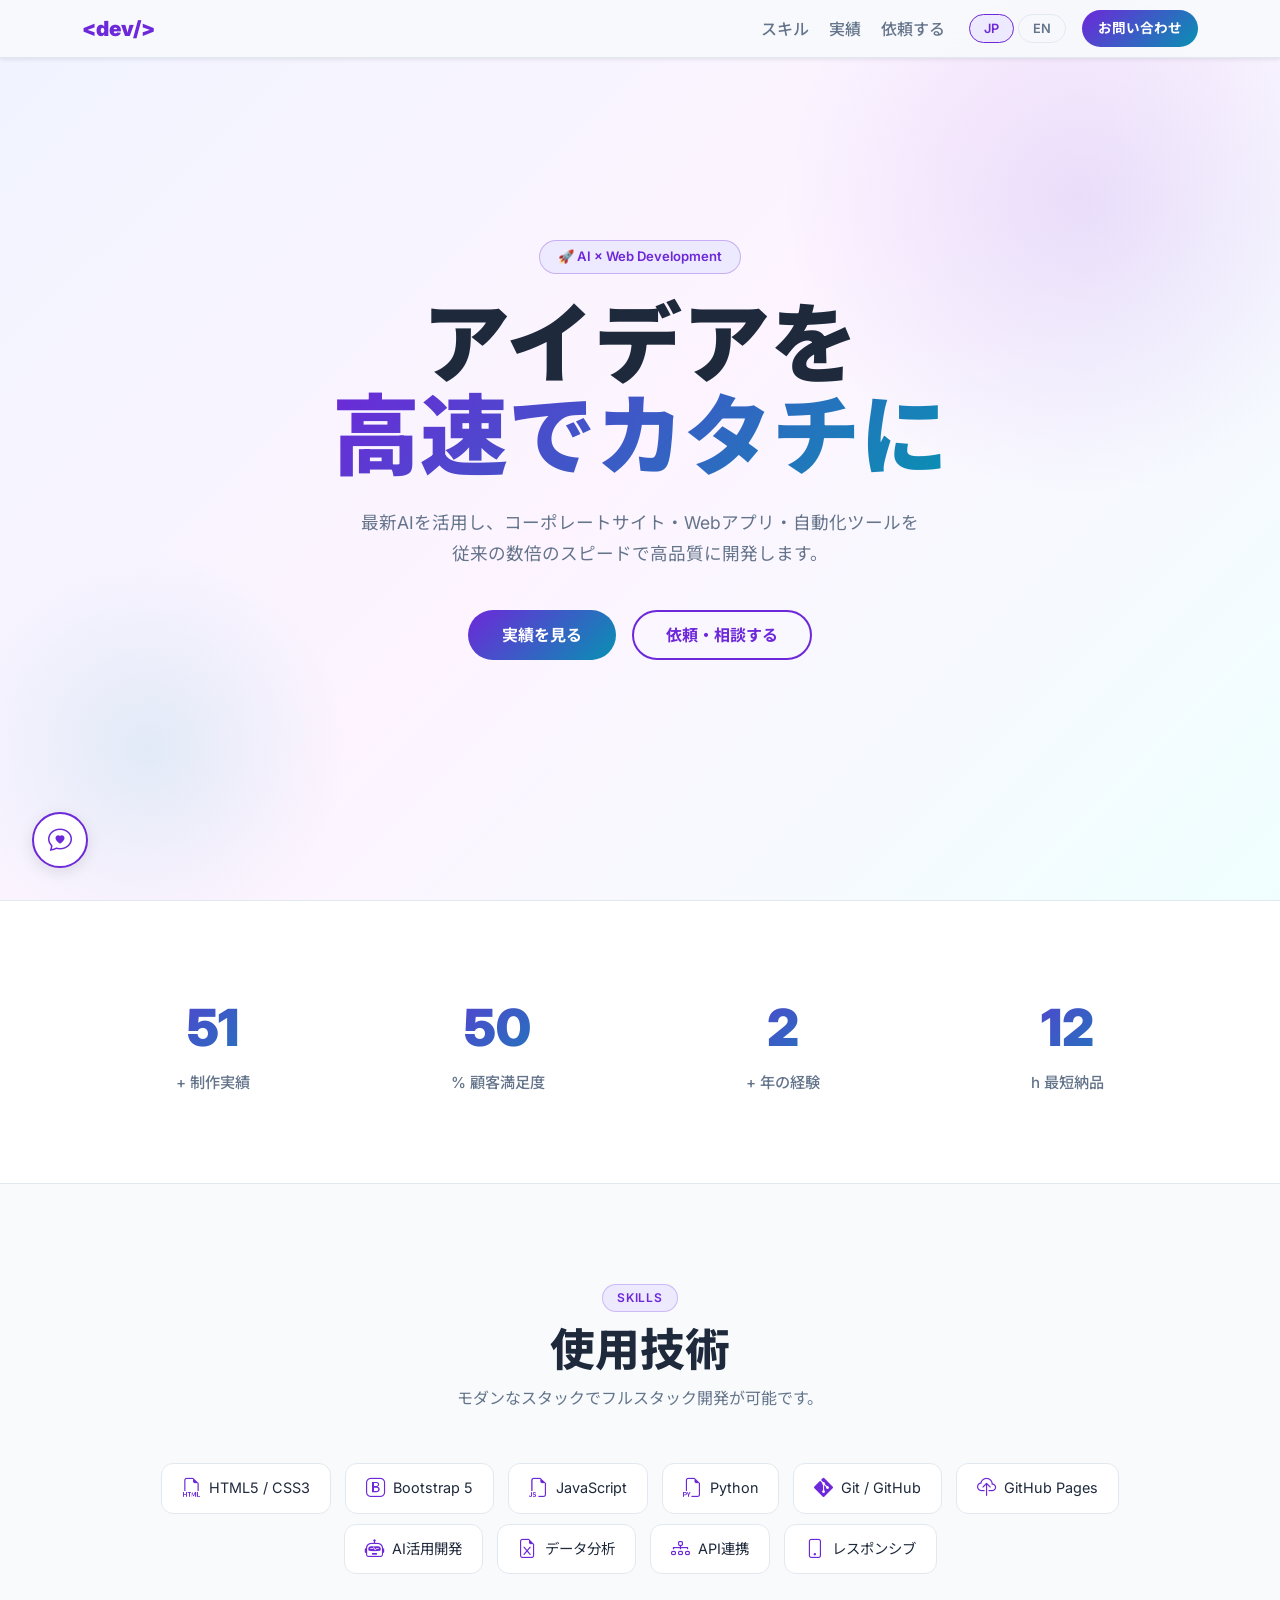
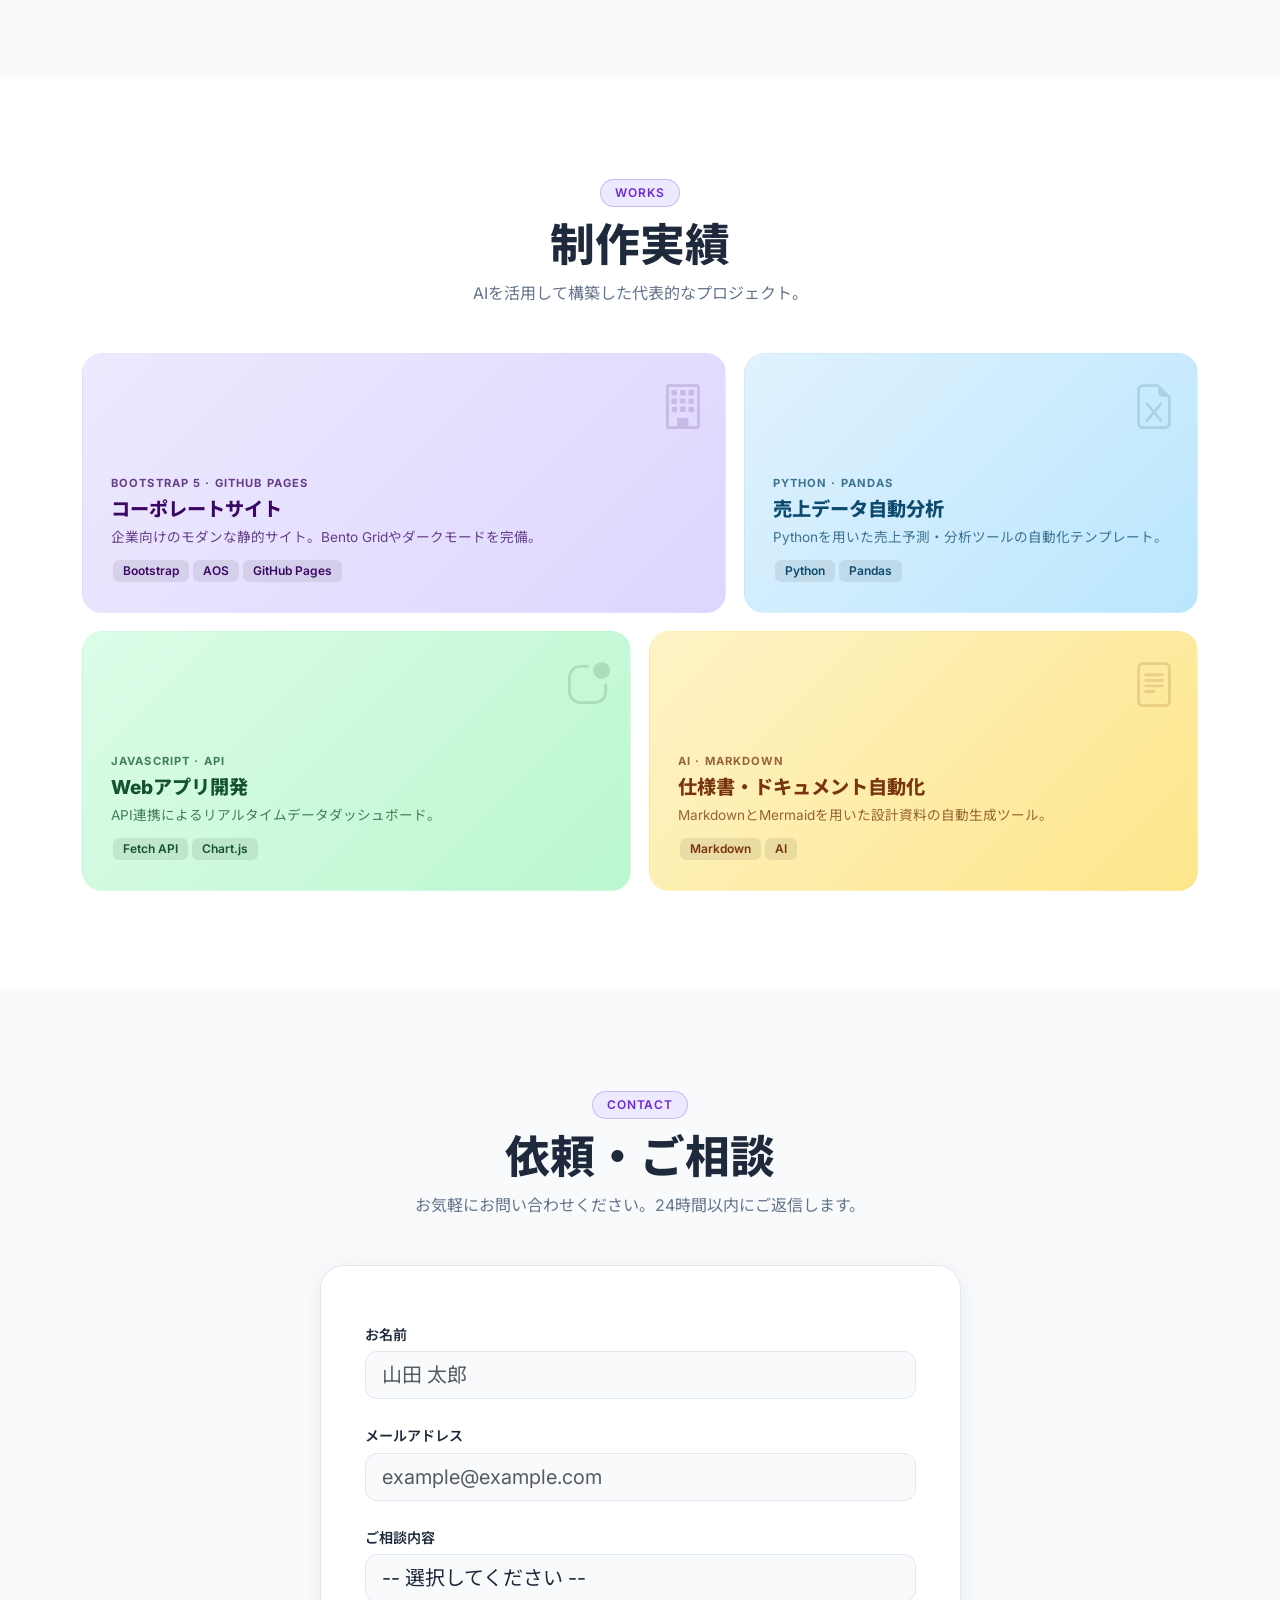
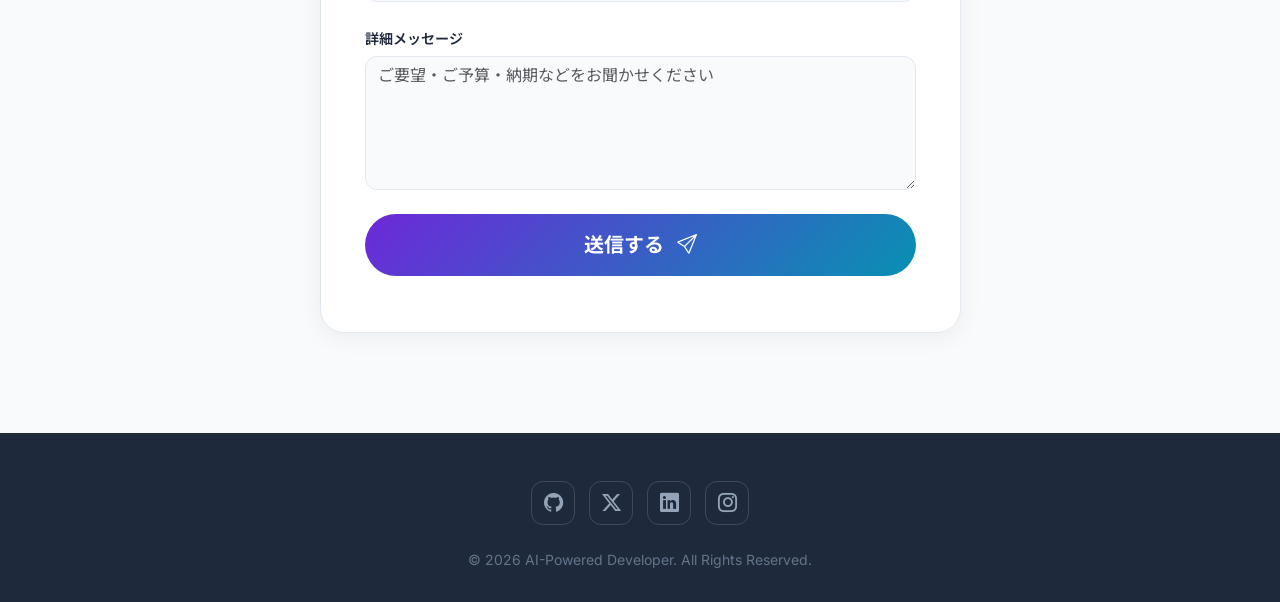
==== commit bb7efe6d: "Refactor: Modularize CSS/JS and Add interactive Modals + AI Assistant Widget" ====
--- a/index.html
+++ b/index.html
@@ -13,485 +13,8 @@
     <link href="https://cdn.jsdelivr.net/npm/bootstrap@5.3.0/dist/css/bootstrap.min.css" rel="stylesheet">
     <link href="https://cdn.jsdelivr.net/npm/bootstrap-icons@1.10.5/font/bootstrap-icons.css" rel="stylesheet">
     <link href="https://unpkg.com/aos@2.3.1/dist/aos.css" rel="stylesheet">
-
-    <style>
-        :root {
-            --accent: #6d28d9;
-            --accent-2: #0891b2;
-            --accent-light: #ede9fe;
-            --bg: #f8fafc;
-            --bg-card: #ffffff;
-            --text: #1e293b;
-            --text-muted: #64748b;
-            --border: #e2e8f0;
-        }
-
-        * {
-            box-sizing: border-box;
-        }
-
-        html {
-            scroll-behavior: smooth;
-        }
-
-        body {
-            background: var(--bg);
-            color: var(--text);
-            font-family: 'Inter', 'Noto Sans JP', sans-serif;
-            overflow-x: hidden;
-        }
-
-        /* NAVBAR */
-        .navbar {
-            background: rgba(248, 250, 252, 0.9);
-            backdrop-filter: blur(16px);
-            border-bottom: 1px solid var(--border);
-        }
-
-        .navbar-brand {
-            color: var(--accent) !important;
-            font-weight: 900;
-            font-size: 1.3rem;
-        }
-
-        .nav-link {
-            color: var(--text-muted) !important;
-            font-weight: 500;
-            transition: color .2s;
-        }
-
-        .nav-link:hover {
-            color: var(--accent) !important;
-        }
-
-        .lang-btn {
-            background: transparent;
-            border: 1.5px solid var(--border);
-            color: var(--text-muted);
-            border-radius: 999px;
-            padding: 4px 14px;
-            font-size: .8rem;
-            cursor: pointer;
-            transition: all .2s;
-            font-weight: 600;
-        }
-
-        .lang-btn:hover,
-        .lang-btn.active {
-            border-color: var(--accent);
-            color: var(--accent);
-            background: var(--accent-light);
-        }
-
-        /* HERO */
-        #hero {
-            min-height: 100vh;
-            display: flex;
-            align-items: center;
-            background: linear-gradient(135deg, #f0f4ff 0%, #fdf4ff 50%, #f0fffe 100%);
-            position: relative;
-            overflow: hidden;
-        }
-
-        #hero::before {
-            content: '';
-            position: absolute;
-            width: 600px;
-            height: 600px;
-            background: radial-gradient(circle, rgba(109, 40, 217, 0.12) 0%, transparent 70%);
-            top: -100px;
-            right: -100px;
-            border-radius: 50%;
-        }
-
-        #hero::after {
-            content: '';
-            position: absolute;
-            width: 400px;
-            height: 400px;
-            background: radial-gradient(circle, rgba(8, 145, 178, 0.1) 0%, transparent 70%);
-            bottom: -50px;
-            left: -50px;
-            border-radius: 50%;
-        }
-
-        #hero .content {
-            position: relative;
-            z-index: 1;
-        }
-
-        .badge-pill {
-            background: var(--accent-light);
-            border: 1px solid rgba(109, 40, 217, 0.3);
-            color: var(--accent);
-            border-radius: 999px;
-            padding: 6px 18px;
-            font-size: .82rem;
-            display: inline-block;
-            margin-bottom: 1.5rem;
-            font-weight: 600;
-        }
-
-        .hero-title {
-            font-size: clamp(2.8rem, 7vw, 5.5rem);
-            font-weight: 900;
-            line-height: 1.05;
-            color: var(--text);
-        }
-
-        .hero-title .accent-word {
-            background: linear-gradient(135deg, var(--accent), var(--accent-2));
-            -webkit-background-clip: text;
-            -webkit-text-fill-color: transparent;
-            background-clip: text;
-        }
-
-        .hero-sub {
-            font-size: 1.1rem;
-            color: var(--text-muted);
-            max-width: 560px;
-            margin: 1.5rem auto 2.5rem;
-            line-height: 1.8;
-        }
-
-        .btn-primary-custom {
-            background: linear-gradient(135deg, var(--accent), var(--accent-2));
-            color: #fff;
-            border: none;
-            border-radius: 999px;
-            padding: 13px 34px;
-            font-weight: 700;
-            font-size: 1rem;
-            transition: transform .2s, box-shadow .2s;
-            text-decoration: none;
-            display: inline-block;
-        }
-
-        .btn-primary-custom:hover {
-            transform: translateY(-3px);
-            box-shadow: 0 8px 30px rgba(109, 40, 217, 0.35);
-            color: #fff;
-        }
-
-        .btn-outline-custom {
-            background: transparent;
-            color: var(--accent);
-            border: 2px solid var(--accent);
-            border-radius: 999px;
-            padding: 11px 32px;
-            font-weight: 700;
-            font-size: 1rem;
-            transition: all .2s;
-            text-decoration: none;
-            display: inline-block;
-        }
-
-        .btn-outline-custom:hover {
-            background: var(--accent);
-            color: #fff;
-            transform: translateY(-3px);
-        }
-
-        /* STATS */
-        #stats {
-            background: #fff;
-            padding: 64px 0;
-            border-top: 1px solid var(--border);
-            border-bottom: 1px solid var(--border);
-        }
-
-        .stat-card {
-            text-align: center;
-            padding: 24px;
-        }
-
-        .stat-number {
-            font-size: 3.2rem;
-            font-weight: 900;
-            background: linear-gradient(135deg, var(--accent), var(--accent-2));
-            -webkit-background-clip: text;
-            -webkit-text-fill-color: transparent;
-            background-clip: text;
-        }
-
-        .stat-label {
-            color: var(--text-muted);
-            font-size: .95rem;
-            margin-top: .4rem;
-            font-weight: 500;
-        }
-
-        /* SKILLS */
-        #skills {
-            background: var(--bg);
-        }
-
-        .section-badge {
-            display: inline-block;
-            background: var(--accent-light);
-            border: 1px solid rgba(109, 40, 217, 0.25);
-            color: var(--accent);
-            border-radius: 999px;
-            padding: 4px 14px;
-            font-size: .75rem;
-            letter-spacing: .08em;
-            text-transform: uppercase;
-            margin-bottom: .75rem;
-            font-weight: 600;
-        }
-
-        .section-title {
-            font-size: clamp(1.8rem, 4vw, 2.8rem);
-            font-weight: 800;
-            color: var(--text);
-        }
-
-        .skill-chip {
-            display: inline-flex;
-            align-items: center;
-            gap: 8px;
-            background: #fff;
-            border: 1.5px solid var(--border);
-            border-radius: 12px;
-            padding: 10px 20px;
-            margin: 5px;
-            font-size: .9rem;
-            color: var(--text);
-            transition: border-color .2s, transform .2s, box-shadow .2s;
-        }
-
-        .skill-chip:hover {
-            border-color: var(--accent);
-            transform: translateY(-3px);
-            box-shadow: 0 4px 16px rgba(109, 40, 217, 0.12);
-        }
-
-        .skill-chip i {
-            font-size: 1.2rem;
-            color: var(--accent);
-        }
-
-        /* WORKS */
-        #works {
-            background: #fff;
-        }
-
-        .bento-grid {
-            display: grid;
-            grid-template-columns: repeat(12, 1fr);
-            grid-auto-rows: 260px;
-            gap: 18px;
-        }
-
-        .bento-card {
-            border-radius: 20px;
-            padding: 28px;
-            position: relative;
-            overflow: hidden;
-            display: flex;
-            flex-direction: column;
-            justify-content: flex-end;
-            transition: transform .3s, box-shadow .3s;
-            border: 1px solid transparent;
-        }
-
-        .bento-card:hover {
-            transform: translateY(-6px);
-            box-shadow: 0 20px 50px rgba(0, 0, 0, 0.12);
-        }
-
-        .bento-card .card-content {
-            position: relative;
-            z-index: 2;
-        }
-
-        .bento-card .card-tag {
-            font-size: .7rem;
-            font-weight: 700;
-            letter-spacing: .1em;
-            text-transform: uppercase;
-            margin-bottom: .4rem;
-            opacity: .75;
-        }
-
-        .bento-card h3 {
-            font-size: 1.2rem;
-            font-weight: 800;
-            margin: 0 0 .4rem;
-        }
-
-        .bento-card p {
-            font-size: .85rem;
-            margin: 0;
-            opacity: .75;
-            line-height: 1.6;
-        }
-
-        .bento-card .card-link {
-            display: inline-flex;
-            align-items: center;
-            gap: 6px;
-            font-size: .85rem;
-            margin-top: .75rem;
-            text-decoration: none;
-            font-weight: 600;
-        }
-
-        .bento-card .card-link:hover {
-            gap: 10px;
-        }
-
-        .bento-card .card-icon {
-            position: absolute;
-            top: 20px;
-            right: 20px;
-            font-size: 2.8rem;
-            opacity: .15;
-        }
-
-        .bento-lg {
-            grid-column: span 7;
-        }
-
-        .bento-sm {
-            grid-column: span 5;
-        }
-
-        .bento-md {
-            grid-column: span 6;
-        }
-
-        /* Colorful light cards */
-        .bento-1 {
-            background: linear-gradient(135deg, #ede9fe 0%, #ddd6fe 100%);
-            color: #3b0764;
-        }
-
-        .bento-1 .card-link {
-            color: #6d28d9;
-        }
-
-        .bento-2 {
-            background: linear-gradient(135deg, #e0f2fe 0%, #bae6fd 100%);
-            color: #0c4a6e;
-        }
-
-        .bento-3 {
-            background: linear-gradient(135deg, #dcfce7 0%, #bbf7d0 100%);
-            color: #14532d;
-        }
-
-        .bento-4 {
-            background: linear-gradient(135deg, #fef3c7 0%, #fde68a 100%);
-            color: #78350f;
-        }
-
-        .tech-tag {
-            display: inline-block;
-            background: rgba(0, 0, 0, 0.08);
-            border-radius: 6px;
-            padding: 2px 10px;
-            font-size: .75rem;
-            margin: 2px;
-            font-weight: 600;
-        }
-
-        /* CONTACT */
-        #contact {
-            background: var(--bg);
-        }
-
-        .contact-card {
-            background: #fff;
-            border: 1px solid var(--border);
-            border-radius: 24px;
-            padding: 56px 44px;
-            box-shadow: 0 4px 24px rgba(0, 0, 0, 0.06);
-        }
-
-        .form-control,
-        .form-select {
-            background: var(--bg);
-            border: 1.5px solid var(--border);
-            color: var(--text);
-            border-radius: 12px;
-        }
-
-        .form-control:focus {
-            background: #fff;
-            border-color: var(--accent);
-            color: var(--text);
-            box-shadow: 0 0 0 3px rgba(109, 40, 217, 0.12);
-        }
-
-        .form-label {
-            color: var(--text);
-            font-weight: 600;
-            font-size: .88rem;
-            margin-bottom: .4rem;
-        }
-
-        /* FOOTER */
-        footer {
-            background: var(--text);
-            color: #cbd5e1;
-            padding: 48px 0 32px;
-        }
-
-        .footer-sns a {
-            display: inline-flex;
-            align-items: center;
-            justify-content: center;
-            width: 44px;
-            height: 44px;
-            border: 1px solid rgba(255, 255, 255, 0.15);
-            border-radius: 12px;
-            color: #94a3b8;
-            font-size: 1.2rem;
-            text-decoration: none;
-            transition: all .2s;
-            margin: 0 5px;
-        }
-
-        .footer-sns a:hover {
-            border-color: #a78bfa;
-            color: #a78bfa;
-            transform: translateY(-3px);
-        }
-
-        /* BACK TO TOP */
-        #backToTop {
-            position: fixed;
-            bottom: 32px;
-            right: 32px;
-            width: 48px;
-            height: 48px;
-            background: linear-gradient(135deg, var(--accent), var(--accent-2));
-            border: none;
-            border-radius: 14px;
-            color: #fff;
-            font-size: 1.2rem;
-            display: none;
-            align-items: center;
-            justify-content: center;
-            cursor: pointer;
-            z-index: 9999;
-            box-shadow: 0 4px 20px rgba(109, 40, 217, 0.4);
-            transition: transform .2s;
-        }
-
-        #backToTop:hover {
-            transform: translateY(-4px);
-        }
-
-        #backToTop.show {
-            display: flex;
-        }
-
-        section {
-            padding: 100px 0;
-        }
-    </style>
+    <!-- External CSS -->
+    <link rel="stylesheet" href="style.css">
 </head>
 
 <body>
@@ -601,48 +124,44 @@
                 <p style="color:var(--text-muted)" data-i18n="works-sub">AIを活用して構築した代表的なプロジェクト。</p>
             </div>
             <div class="bento-grid">
-                <div class="bento-card bento-lg bento-1" data-aos="fade-right">
+                <div class="bento-card bento-lg bento-1" data-aos="fade-right" onclick="openWorkModal(1)">
                     <i class="bi bi-building card-icon"></i>
                     <div class="card-content">
                         <div class="card-tag">Bootstrap 5 · GitHub Pages</div>
                         <h3 data-i18n="work1-title">コーポレートサイト</h3>
-                        <p data-i18n="work1-desc">モダンUI・ダークモード・スクロールアニメーション・Bento Grid を実装した企業向け静的サイト。</p>
+                        <p data-i18n="work1-desc">モダンUI・ダークモード・スクロールアニメーション・Bento Gridを実装した企業向け静的サイト。</p>
                         <div class="mt-2"><span class="tech-tag">Bootstrap</span><span class="tech-tag">AOS</span><span
                                 class="tech-tag">GitHub Pages</span></div>
-                        <a href="https://johnpascualkumar077.github.io/corporate-site/" target="_blank"
-                            class="card-link">
-                            <span data-i18n="work-link">サイトを見る</span> <i class="bi bi-arrow-up-right"></i>
-                        </a>
-                    </div>
-                </div>
-                <div class="bento-card bento-sm bento-2" data-aos="fade-left">
+                    </div>
+                </div>
+                <div class="bento-card bento-sm bento-2" data-aos="fade-left" onclick="openWorkModal(2)">
                     <i class="bi bi-file-earmark-excel card-icon"></i>
                     <div class="card-content">
                         <div class="card-tag">Python · Pandas</div>
                         <h3 data-i18n="work2-title">売上データ自動分析</h3>
                         <p data-i18n="work2-desc">Excelデータを読み込み、月別推移・季節性・予測をHTMLレポートとして出力。</p>
-                        <div class="mt-2"><span class="tech-tag">Python</span><span class="tech-tag">Pandas</span><span
-                                class="tech-tag">Matplotlib</span></div>
-                    </div>
-                </div>
-                <div class="bento-card bento-md bento-3" data-aos="fade-right" data-aos-delay="100">
+                        <div class="mt-2"><span class="tech-tag">Python</span><span class="tech-tag">Pandas</span></div>
+                    </div>
+                </div>
+                <div class="bento-card bento-md bento-3" data-aos="fade-right" data-aos-delay="100"
+                    onclick="openWorkModal(3)">
                     <i class="bi bi-app-indicator card-icon"></i>
                     <div class="card-content">
                         <div class="card-tag">JavaScript · API</div>
                         <h3 data-i18n="work3-title">Webアプリ開発</h3>
                         <p data-i18n="work3-desc">外部API連携でリアルタイムデータを表示する動的Webアプリを高速構築。</p>
-                        <div class="mt-2"><span class="tech-tag">Fetch API</span><span class="tech-tag">JSON</span><span
-                                class="tech-tag">Chart.js</span></div>
-                    </div>
-                </div>
-                <div class="bento-card bento-md bento-4" data-aos="fade-left" data-aos-delay="100">
+                        <div class="mt-2"><span class="tech-tag">Fetch API</span><span class="tech-tag">Chart.js</span>
+                        </div>
+                    </div>
+                </div>
+                <div class="bento-card bento-md bento-4" data-aos="fade-left" data-aos-delay="100"
+                    onclick="openWorkModal(4)">
                     <i class="bi bi-file-text card-icon"></i>
                     <div class="card-content">
                         <div class="card-tag">AI · Markdown</div>
                         <h3 data-i18n="work4-title">仕様書・ドキュメント自動化</h3>
                         <p data-i18n="work4-desc">AIを活用してシステム構成図・API仕様書・ユーザーフロー図を一括生成。</p>
-                        <div class="mt-2"><span class="tech-tag">Markdown</span><span
-                                class="tech-tag">Mermaid.js</span><span class="tech-tag">AI</span></div>
+                        <div class="mt-2"><span class="tech-tag">Markdown</span><span class="tech-tag">AI</span></div>
                     </div>
                 </div>
             </div>
@@ -712,99 +231,55 @@
         </div>
     </footer>
 
+    <!-- WORK DETAIL MODAL -->
+    <div class="modal fade" id="workModal" tabindex="-1">
+        <div class="modal-dialog modal-lg modal-dialog-centered">
+            <div class="modal-content">
+                <div class="modal-header">
+                    <h5 class="modal-title" id="modalTitle">Project Title</h5>
+                    <button type="button" class="btn-close" data-bs-dismiss="modal"></button>
+                </div>
+                <div class="modal-body">
+                    <div class="row">
+                        <div class="col-md-7">
+                            <span class="detail-label" data-i18n="det-problem">解決した課題</span>
+                            <div class="detail-text" id="modalProb">Problem content...</div>
+                        </div>
+                        <div class="col-md-5">
+                            <span class="detail-label" data-i18n="det-tech">使用技術</span>
+                            <div class="tech-list" id="modalTech"></div>
+                            <span class="detail-label" data-i18n="det-period">制作期間</span>
+                            <div class="detail-text" id="modalDur">Duration...</div>
+                        </div>
+                    </div>
+                    <button type="button" class="btn-primary-custom w-100 py-3" data-bs-dismiss="modal"
+                        data-i18n="det-close">閉じる</button>
+                </div>
+            </div>
+        </div>
+    </div>
+
+    <!-- AI WIDGET -->
+    <div id="aiWidget">
+        <div class="ai-header"><i class="bi bi-robot"></i> <span data-i18n="ai-title">AI Assistant</span></div>
+        <div class="ai-body">
+            <div id="aiContent"></div>
+            <div class="ai-tag">AI-Powered Dev</div>
+        </div>
+        <div class="p-3 bg-light border-top">
+            <a href="#contact" class="btn-primary-custom w-100 py-2 fs-6 text-center" style="padding:10px !important;"
+                data-i18n="ai-btn">Contact AI</a>
+        </div>
+    </div>
+    <div id="aiToggle"><i class="bi bi-chat-heart"></i></div>
+
+    <!-- UI COMPONENTS -->
     <button id="backToTop" title="Top"><i class="bi bi-chevron-up"></i></button>
 
     <script src="https://cdn.jsdelivr.net/npm/bootstrap@5.3.0/dist/js/bootstrap.bundle.min.js"></script>
     <script src="https://unpkg.com/aos@2.3.1/dist/aos.js"></script>
-    <script>
-        const i18n = {
-            ja: {
-                'nav-skills': 'スキル', 'nav-works': '実績', 'nav-contact': '依頼する', 'nav-cta': 'お問い合わせ',
-                'hero-title-1': 'アイデアを', 'hero-title-2': '高速でカタチに',
-                'hero-sub': '最新AIを活用し、コーポレートサイト・Webアプリ・自動化ツールを従来の数倍のスピードで高品質に開発します。',
-                'hero-btn1': '実績を見る', 'hero-btn2': '依頼・相談する',
-                'stat1': '+ 制作実績', 'stat2': '% 顧客満足度', 'stat3': '+ 年の経験', 'stat4': 'h 最短納品',
-                'skills-title': '使用技術', 'skills-sub': 'モダンなスタックでフルスタック開発が可能です。',
-                'skill-ai': 'AI活用開発', 'skill-data': 'データ分析', 'skill-api': 'API連携', 'skill-resp': 'レスポンシブ',
-                'works-title': '制作実績', 'works-sub': 'AIを活用して構築した代表的なプロジェクト。',
-                'work1-title': 'コーポレートサイト', 'work1-desc': 'モダンUI・ダークモード・スクロールアニメーション・Bento Gridを実装した企業向け静的サイト。',
-                'work-link': 'サイトを見る',
-                'work2-title': '売上データ自動分析', 'work2-desc': 'Excelデータを読み込み、月別推移・季節性・予測をHTMLレポートとして出力。',
-                'work3-title': 'Webアプリ開発', 'work3-desc': '外部API連携でリアルタイムデータを表示する動的Webアプリを高速構築。',
-                'work4-title': '仕様書・ドキュメント自動化', 'work4-desc': 'AIを活用してシステム構成図・API仕様書・ユーザーフロー図を一括生成。',
-                'contact-title': '依頼・ご相談', 'contact-sub': 'お気軽にお問い合わせください。24時間以内にご返信します。',
-                'form-name': 'お名前', 'form-name-err': 'お名前を入力してください。',
-                'form-email': 'メールアドレス', 'form-email-err': '正しいメールを入力してください。',
-                'form-type': 'ご相談内容', 'form-type-ph': '-- 選択してください --',
-                'form-opt1': 'コーポレートサイト制作', 'form-opt2': 'Webアプリ開発', 'form-opt3': 'データ分析・自動化', 'form-opt4': 'その他',
-                'form-msg': '詳細メッセージ', 'form-msg-err': 'メッセージを入力してください。', 'form-submit': '送信する',
-                '_ph-name': '山田 太郎', '_ph-msg': 'ご要望・ご予算・納期などをお聞かせください'
-            },
-            en: {
-                'nav-skills': 'Skills', 'nav-works': 'Works', 'nav-contact': 'Hire Me', 'nav-cta': 'Contact',
-                'hero-title-1': 'Turning Ideas into', 'hero-title-2': 'Reality at Speed',
-                'hero-sub': 'Leveraging the latest AI to build corporate sites, web apps, and automation tools — at 10× speed without compromising quality.',
-                'hero-btn1': 'View Works', 'hero-btn2': 'Hire / Consult',
-                'stat1': '+ Projects', 'stat2': '% Satisfaction', 'stat3': '+ Years Exp.', 'stat4': 'h Fastest Delivery',
-                'skills-title': 'Tech Stack', 'skills-sub': 'Full-stack development with a modern, battle-tested stack.',
-                'skill-ai': 'AI-Driven Dev', 'skill-data': 'Data Analysis', 'skill-api': 'API Integration', 'skill-resp': 'Responsive',
-                'works-title': 'Selected Works', 'works-sub': 'Real projects built with AI-assisted development.',
-                'work1-title': 'Corporate Website', 'work1-desc': 'Static business site with modern UI, dark mode, scroll animations, and Bento Grid layout.',
-                'work-link': 'View Site',
-                'work2-title': 'Sales Data Analysis', 'work2-desc': 'Reads Excel data and outputs monthly trends, seasonality, and forecasts as an HTML report.',
-                'work3-title': 'Web Application', 'work3-desc': 'Dynamic web app with real-time data from external APIs, built at high speed.',
-                'work4-title': 'Doc & Spec Automation', 'work4-desc': 'AI-generated system diagrams, API specs, and user-flow charts in bulk.',
-                'contact-title': 'Get In Touch', 'contact-sub': 'Feel free to reach out. I respond within 24 hours.',
-                'form-name': 'Full Name', 'form-name-err': 'Please enter your name.',
-                'form-email': 'Email Address', 'form-email-err': 'Please enter a valid email.',
-                'form-type': 'Project Type', 'form-type-ph': '-- Please select --',
-                'form-opt1': 'Corporate Website', 'form-opt2': 'Web Application', 'form-opt3': 'Data Analysis / Automation', 'form-opt4': 'Other',
-                'form-msg': 'Message', 'form-msg-err': 'Please enter your message.', 'form-submit': 'Send Message',
-                '_ph-name': 'John Smith', '_ph-msg': 'Tell me about your project, budget, and timeline...'
-            }
-        };
-
-        function setLang(lang) {
-            document.getElementById('htmlRoot').lang = lang;
-            document.getElementById('btnJa').classList.toggle('active', lang === 'ja');
-            document.getElementById('btnEn').classList.toggle('active', lang === 'en');
-            const t = i18n[lang];
-            document.querySelectorAll('[data-i18n]').forEach(el => {
-                const k = el.dataset.i18n;
-                if (t[k] !== undefined) el.innerHTML = t[k];
-            });
-            const n = document.getElementById('formName'), m = document.getElementById('formMsg');
-            if (n) n.placeholder = t['_ph-name'];
-            if (m) m.placeholder = t['_ph-msg'];
-            localStorage.setItem('lang', lang);
-        }
-        setLang(localStorage.getItem('lang') || 'ja');
-
-        AOS.init({ once: true, duration: 800, offset: 80 });
-
-        // COUNTER
-        const obs = new IntersectionObserver(entries => {
-            entries.forEach(e => {
-                if (e.isIntersecting) {
-                    const el = e.target, target = +el.dataset.target;
-                    let cur = 0; const step = target / (1800 / 16);
-                    const t = setInterval(() => { cur = Math.min(cur + step, target); el.textContent = Math.floor(cur); if (cur >= target) clearInterval(t); }, 16);
-                    obs.unobserve(el);
-                }
-            });
-        }, { threshold: 0.5 });
-        document.querySelectorAll('.stat-number').forEach(c => obs.observe(c));
-
-        // BACK TO TOP
-        const btn = document.getElementById('backToTop');
-        window.addEventListener('scroll', () => btn.classList.toggle('show', scrollY > 300));
-        btn.addEventListener('click', () => scrollTo({ top: 0, behavior: 'smooth' }));
-
-        // FORM
-        document.querySelectorAll('.needs-validation').forEach(f => {
-            f.addEventListener('submit', e => { if (!f.checkValidity()) { e.preventDefault(); e.stopPropagation(); } f.classList.add('was-validated'); });
-        });
-    </script>
+    <!-- External JS -->
+    <script src="script.js"></script>
 </body>
 
 </html>
--- a/style.css
+++ b/style.css
@@ -0,0 +1,230 @@
+:root {
+    --accent: #6d28d9;
+    --accent-2: #0891b2;
+    --accent-light: #ede9fe;
+    --bg: #f8fafc;
+    --bg-card: #ffffff;
+    --text: #1e293b;
+    --text-muted: #64748b;
+    --border: #e2e8f0;
+}
+
+* { box-sizing: border-box; }
+html { scroll-behavior: smooth; }
+body {
+    background: var(--bg);
+    color: var(--text);
+    font-family: 'Inter', 'Noto Sans JP', sans-serif;
+    overflow-x: hidden;
+}
+
+/* NAVBAR */
+.navbar {
+    background: rgba(248,250,252,0.9);
+    backdrop-filter: blur(16px);
+    border-bottom: 1px solid var(--border);
+}
+.navbar-brand { color: var(--accent) !important; font-weight: 900; font-size: 1.3rem; }
+.nav-link { color: var(--text-muted) !important; font-weight: 500; transition: color .2s; }
+.nav-link:hover { color: var(--accent) !important; }
+.lang-btn {
+    background: transparent; border: 1.5px solid var(--border); color: var(--text-muted);
+    border-radius: 999px; padding: 4px 14px; font-size: .8rem; cursor: pointer;
+    transition: all .2s; font-weight: 600;
+}
+.lang-btn:hover, .lang-btn.active {
+    border-color: var(--accent); color: var(--accent);
+    background: var(--accent-light);
+}
+
+/* HERO */
+#hero {
+    min-height: 100vh;
+    display: flex;
+    align-items: center;
+    background: linear-gradient(135deg, #f0f4ff 0%, #fdf4ff 50%, #f0fffe 100%);
+    position: relative;
+    overflow: hidden;
+}
+#hero::before {
+    content: '';
+    position: absolute;
+    width: 600px; height: 600px;
+    background: radial-gradient(circle, rgba(109,40,217,0.12) 0%, transparent 70%);
+    top: -100px; right: -100px;
+    border-radius: 50%;
+}
+#hero::after {
+    content: '';
+    position: absolute;
+    width: 400px; height: 400px;
+    background: radial-gradient(circle, rgba(8,145,178,0.1) 0%, transparent 70%);
+    bottom: -50px; left: -50px;
+    border-radius: 50%;
+}
+#hero .content { position: relative; z-index: 1; }
+.badge-pill {
+    background: var(--accent-light); border: 1px solid rgba(109,40,217,0.3);
+    color: var(--accent); border-radius: 999px; padding: 6px 18px; font-size: .82rem;
+    display: inline-block; margin-bottom: 1.5rem; font-weight: 600;
+}
+.hero-title {
+    font-size: clamp(2.8rem, 7vw, 5.5rem);
+    font-weight: 900;
+    line-height: 1.05;
+    color: var(--text);
+}
+.hero-title .accent-word {
+    background: linear-gradient(135deg, var(--accent), var(--accent-2));
+    -webkit-background-clip: text;
+    -webkit-text-fill-color: transparent;
+    background-clip: text;
+}
+.hero-sub { font-size: 1.1rem; color: var(--text-muted); max-width: 560px; margin: 1.5rem auto 2.5rem; line-height: 1.8; }
+.btn-primary-custom {
+    background: linear-gradient(135deg, var(--accent), var(--accent-2));
+    color: #fff; border: none; border-radius: 999px; padding: 13px 34px; font-weight: 700;
+    font-size: 1rem; transition: transform .2s, box-shadow .2s; text-decoration: none; display: inline-block;
+}
+.btn-primary-custom:hover { transform: translateY(-3px); box-shadow: 0 8px 30px rgba(109,40,217,0.35); color: #fff; }
+.btn-outline-custom {
+    background: transparent; color: var(--accent); border: 2px solid var(--accent);
+    border-radius: 999px; padding: 11px 32px; font-weight: 700; font-size: 1rem;
+    transition: all .2s; text-decoration: none; display: inline-block;
+}
+.btn-outline-custom:hover { background: var(--accent); color: #fff; transform: translateY(-3px); }
+
+/* STATS */
+#stats { background: #fff; padding: 64px 0; border-top: 1px solid var(--border); border-bottom: 1px solid var(--border); }
+.stat-card { text-align: center; padding: 24px; }
+.stat-number {
+    font-size: 3.2rem; font-weight: 900;
+    background: linear-gradient(135deg, var(--accent), var(--accent-2));
+    -webkit-background-clip: text; -webkit-text-fill-color: transparent; background-clip: text;
+}
+.stat-label { color: var(--text-muted); font-size: .95rem; margin-top: .4rem; font-weight: 500; }
+
+/* SKILLS */
+#skills { background: var(--bg); }
+.section-badge {
+    display: inline-block; background: var(--accent-light); border: 1px solid rgba(109,40,217,0.25);
+    color: var(--accent); border-radius: 999px; padding: 4px 14px; font-size: .75rem;
+    letter-spacing: .08em; text-transform: uppercase; margin-bottom: .75rem; font-weight: 600;
+}
+.section-title { font-size: clamp(1.8rem, 4vw, 2.8rem); font-weight: 800; color: var(--text); }
+.skill-chip {
+    display: inline-flex; align-items: center; gap: 8px;
+    background: #fff; border: 1.5px solid var(--border); border-radius: 12px;
+    padding: 10px 20px; margin: 5px; font-size: .9rem; color: var(--text);
+    transition: border-color .2s, transform .2s, box-shadow .2s;
+}
+.skill-chip:hover { border-color: var(--accent); transform: translateY(-3px); box-shadow: 0 4px 16px rgba(109,40,217,0.12); }
+.skill-chip i { font-size: 1.2rem; color: var(--accent); }
+
+/* WORKS */
+#works { background: #fff; }
+.bento-grid { display: grid; grid-template-columns: repeat(12, 1fr); grid-auto-rows: 260px; gap: 18px; }
+.bento-card {
+    border-radius: 20px; padding: 28px; position: relative; overflow: hidden;
+    display: flex; flex-direction: column; justify-content: flex-end;
+    transition: transform .3s, box-shadow .3s;
+    border: 1px solid transparent;
+    cursor: pointer;
+}
+.bento-card:hover { transform: translateY(-6px); box-shadow: 0 20px 50px rgba(0,0,0,0.12); }
+.bento-card .card-content { position: relative; z-index: 2; }
+.bento-card .card-tag { font-size: .7rem; font-weight: 700; letter-spacing: .1em; text-transform: uppercase; margin-bottom: .4rem; opacity: .75; }
+.bento-card h3 { font-size: 1.2rem; font-weight: 800; margin: 0 0 .4rem; }
+.bento-card p { font-size: .85rem; margin: 0; opacity: .75; line-height: 1.6; }
+.bento-card .card-link { display: inline-flex; align-items: center; gap: 6px; font-size: .85rem; margin-top: .75rem; text-decoration: none; font-weight: 600; }
+.bento-card .card-link:hover { gap: 10px; }
+.bento-card .card-icon { position: absolute; top: 20px; right: 20px; font-size: 2.8rem; opacity: .15; }
+.bento-lg { grid-column: span 7; }
+.bento-sm { grid-column: span 5; }
+.bento-md { grid-column: span 6; }
+/* Colorful light cards */
+.bento-1 { background: linear-gradient(135deg, #ede9fe 0%, #ddd6fe 100%); color: #3b0764; }
+.bento-1 .card-link { color: #6d28d9; }
+.bento-2 { background: linear-gradient(135deg, #e0f2fe 0%, #bae6fd 100%); color: #0c4a6e; }
+.bento-3 { background: linear-gradient(135deg, #dcfce7 0%, #bbf7d0 100%); color: #14532d; }
+.bento-4 { background: linear-gradient(135deg, #fef3c7 0%, #fde68a 100%); color: #78350f; }
+.tech-tag {
+    display: inline-block; background: rgba(0,0,0,0.08); border-radius: 6px;
+    padding: 2px 10px; font-size: .75rem; margin: 2px; font-weight: 600;
+}
+
+/* CONTACT */
+#contact { background: var(--bg); }
+.contact-card {
+    background: #fff; border: 1px solid var(--border); border-radius: 24px; padding: 56px 44px;
+    box-shadow: 0 4px 24px rgba(0,0,0,0.06);
+}
+.form-control, .form-select {
+    background: var(--bg); border: 1.5px solid var(--border); color: var(--text); border-radius: 12px;
+}
+.form-control:focus {
+    background: #fff; border-color: var(--accent); color: var(--text);
+    box-shadow: 0 0 0 3px rgba(109,40,217,0.12);
+}
+.form-label { color: var(--text); font-weight: 600; font-size: .88rem; margin-bottom: .4rem; }
+
+/* FOOTER */
+footer { background: var(--text); color: #cbd5e1; padding: 48px 0 32px; }
+.footer-sns a {
+    display: inline-flex; align-items: center; justify-content: center;
+    width: 44px; height: 44px; border: 1px solid rgba(255,255,255,0.15); border-radius: 12px;
+    color: #94a3b8; font-size: 1.2rem; text-decoration: none;
+    transition: all .2s; margin: 0 5px;
+}
+.footer-sns a:hover { border-color: #a78bfa; color: #a78bfa; transform: translateY(-3px); }
+
+/* BACK TO TOP */
+#backToTop {
+    position: fixed; bottom: 32px; right: 32px; width: 48px; height: 48px;
+    background: linear-gradient(135deg, var(--accent), var(--accent-2));
+    border: none; border-radius: 14px; color: #fff; font-size: 1.2rem;
+    display: none; align-items: center; justify-content: center;
+    cursor: pointer; z-index: 9999; box-shadow: 0 4px 20px rgba(109,40,217,0.4); transition: transform .2s;
+}
+#backToTop:hover { transform: translateY(-4px); }
+#backToTop.show { display: flex; }
+
+section { padding: 100px 0; }
+
+/* ──── NEW: MODAL STYLES ──── */
+.modal-content { border-radius: 24px; border: none; overflow: hidden; box-shadow: 0 25px 50px rgba(0,0,0,0.2); }
+.modal-header { border-bottom: none; padding: 32px 32px 0; }
+.modal-body { padding: 24px 32px 32px; }
+.modal-title { font-weight: 800; font-size: 1.8rem; }
+.detail-label { font-size: .75rem; text-transform: uppercase; letter-spacing: .1em; color: var(--text-muted); font-weight: 700; margin-bottom: .5rem; display: block; }
+.detail-text { color: var(--text); font-size: 1rem; margin-bottom: 1.5rem; line-height: 1.7; }
+.tech-list { display: flex; flex-wrap: wrap; gap: 8px; margin-bottom: 1.5rem; }
+
+/* ──── NEW: AI CHAT WIDGET ──── */
+#aiWidget {
+    position: fixed; bottom: 90px; right: 32px; width: 320px; background: #fff;
+    border: 1px solid var(--border); border-radius: 20px; box-shadow: 0 10px 30px rgba(0,0,0,0.1);
+    z-index: 999; display: flex; flex-direction: column; overflow: hidden;
+    transform: translateY(20px); opacity: 0; transition: all .4s cubic-bezier(0.2, 0.9, 0.2, 1);
+    pointer-events: none;
+}
+#aiWidget.show { transform: translateY(0); opacity: 1; pointer-events: auto; }
+
+.ai-header { background: var(--accent); color: #fff; padding: 12px 16px; font-weight: 700; font-size: .85rem; display: flex; align-items: center; gap: 8px; }
+.ai-header i { font-size: 1.1rem; }
+.ai-body { padding: 16px; min-height: 100px; font-size: .85rem; line-height: 1.6; }
+.ai-typing { font-weight: 500; color: var(--text); }
+.ai-tag { font-size: .7rem; background: var(--accent-light); color: var(--accent); padding: 2px 8px; border-radius: 4px; margin-top: 8px; display: inline-block; font-weight: 700; }
+
+#aiToggle {
+    position: fixed; bottom: 32px; left: 32px; width: 56px; height: 56px;
+    background: var(--bg-card); border: 2px solid var(--accent); border-radius: 50%;
+    color: var(--accent); display: flex; align-items: center; justify-content: center;
+    font-size: 1.5rem; cursor: pointer; z-index: 1000; box-shadow: 0 4px 15px rgba(0,0,0,0.1);
+    transition: all .2s;
+}
+#aiToggle:hover { transform: scale(1.1); background: var(--accent); color: #fff; }
+
+@media (max-width: 576px) {
+    #aiWidget { width: calc(100vw - 64px); }
+}
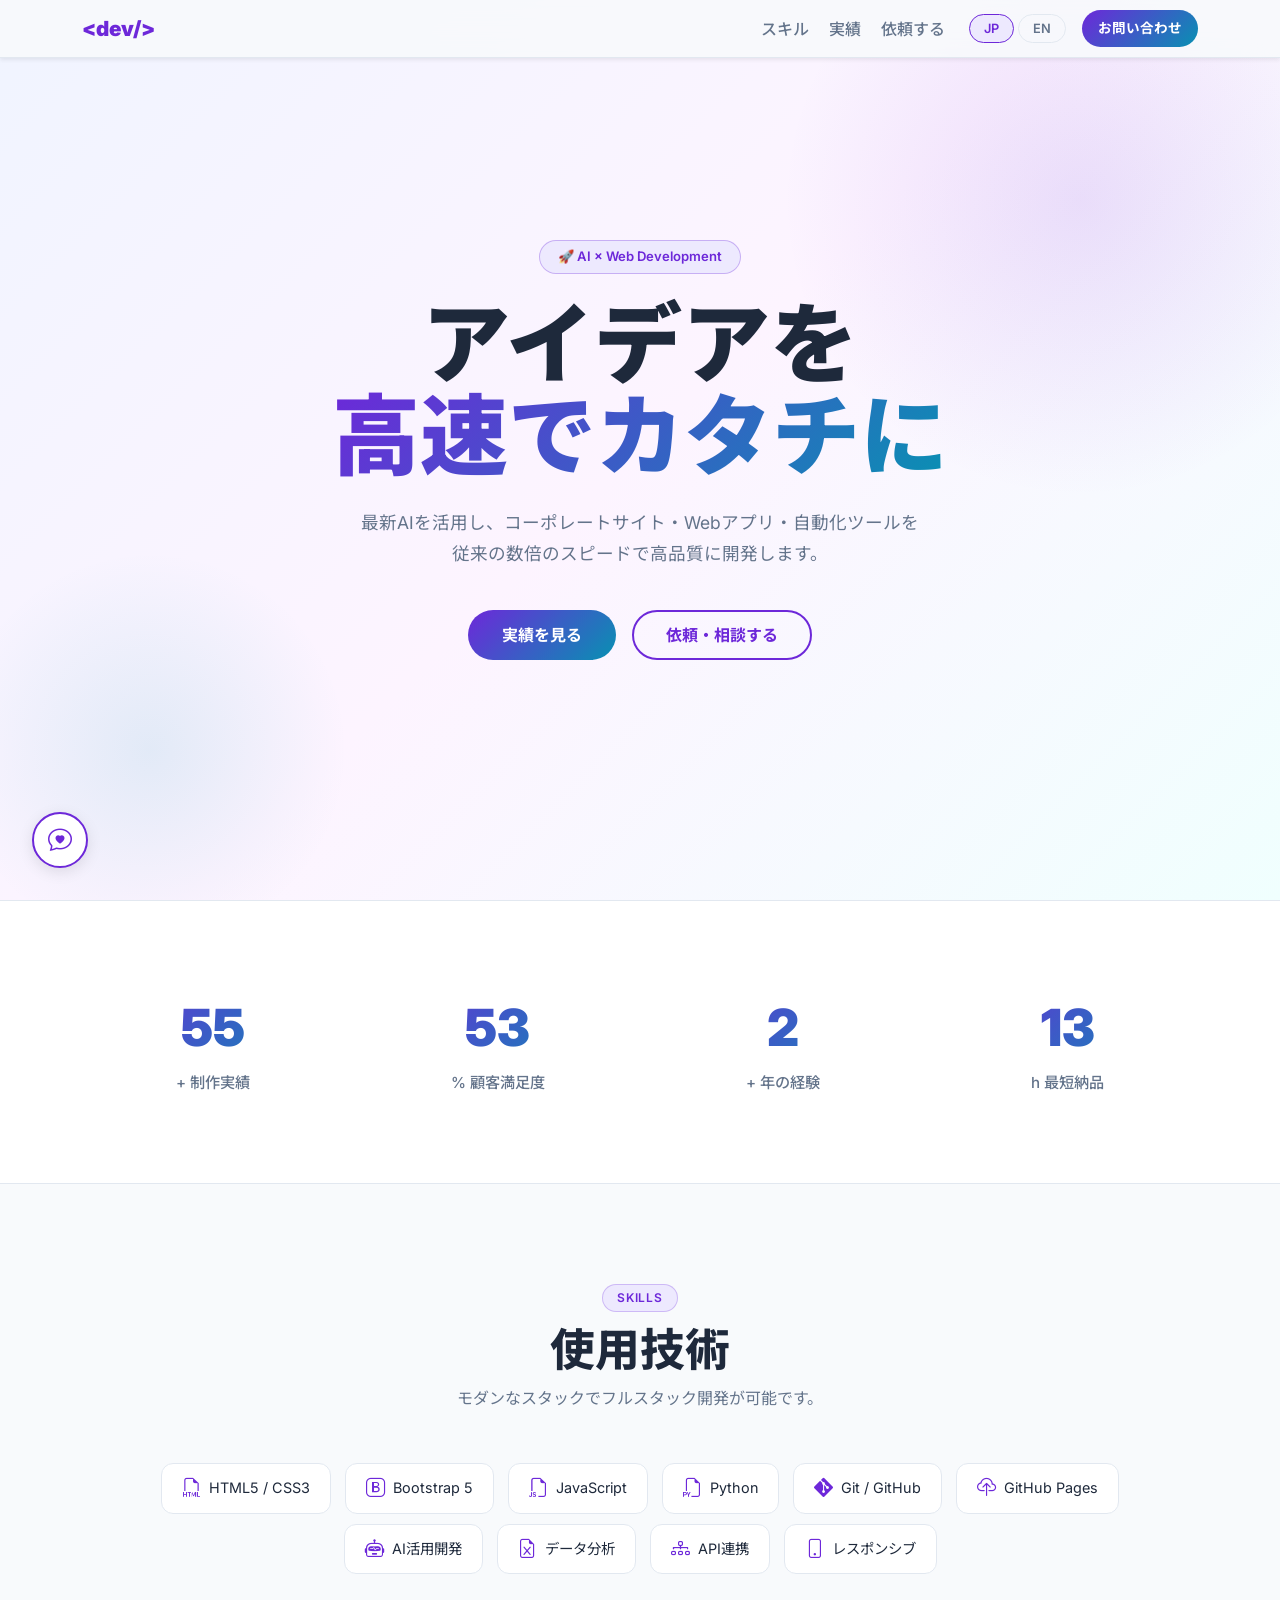
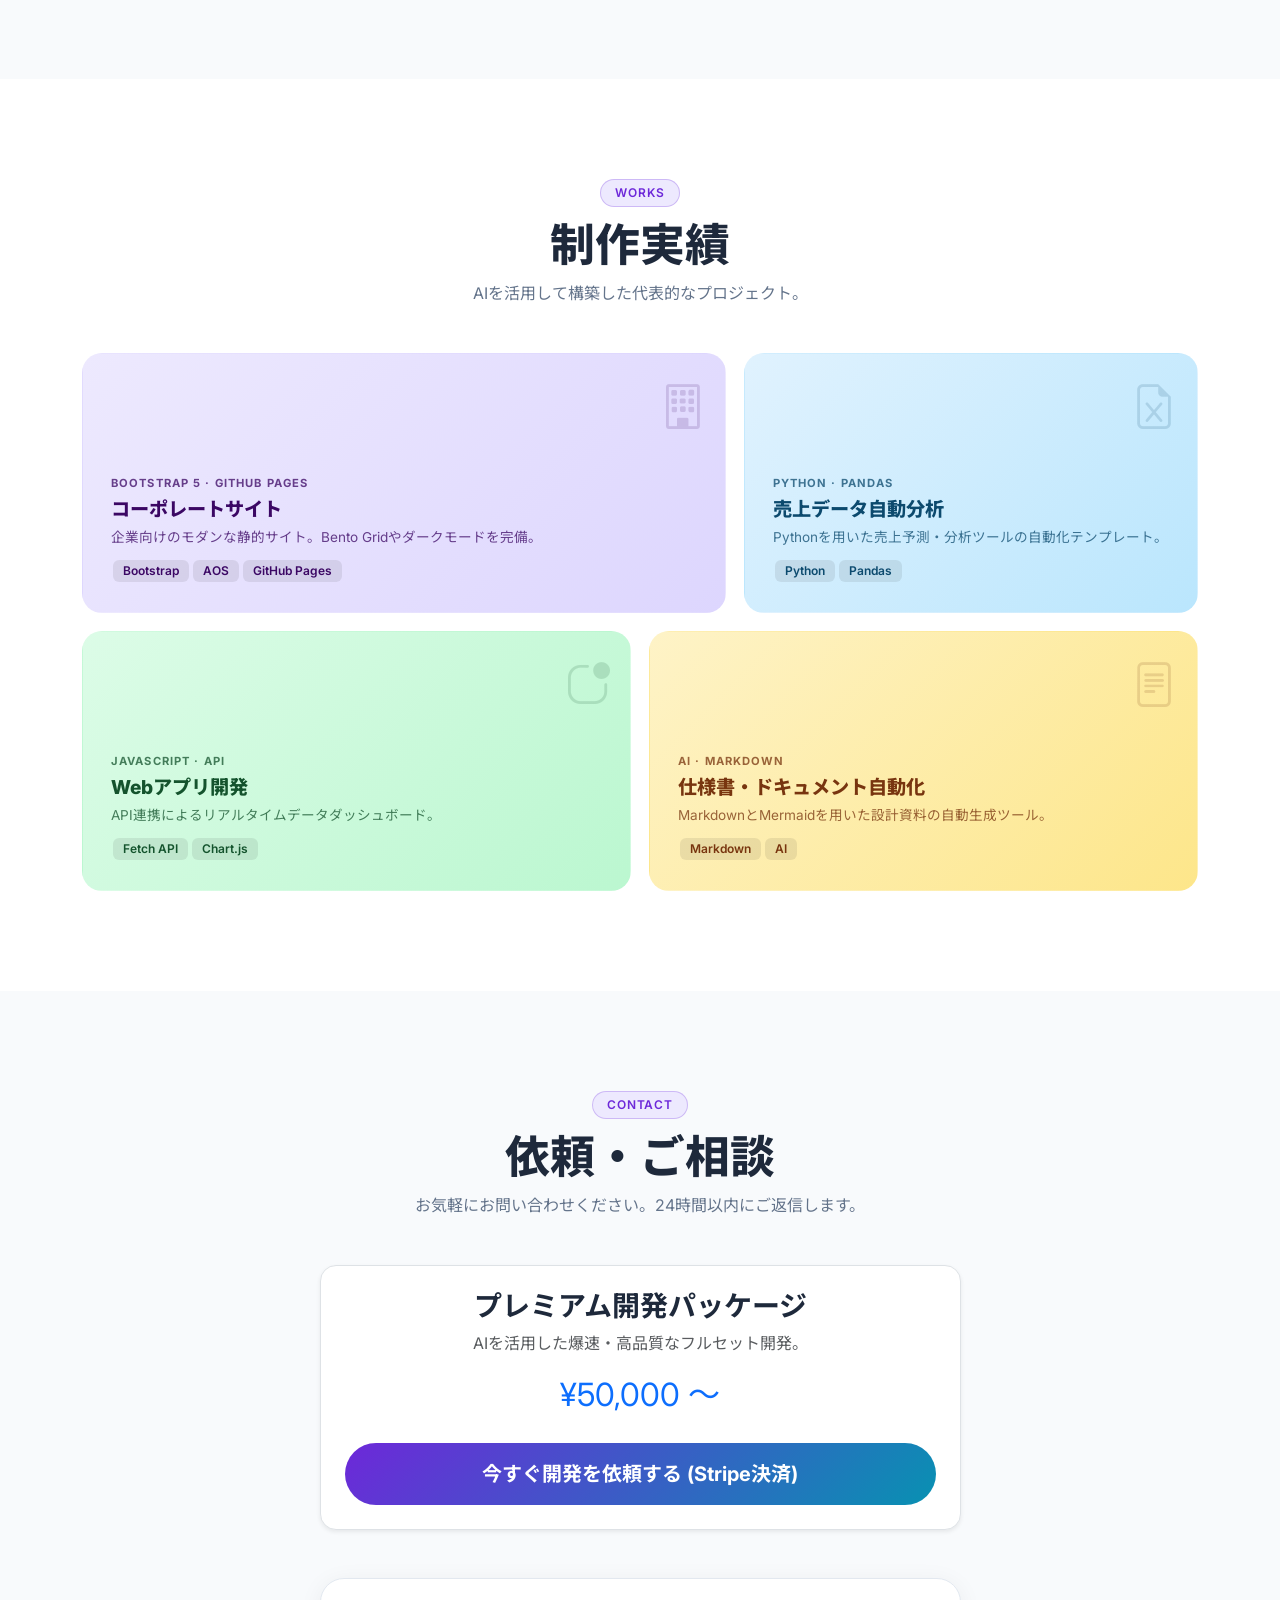
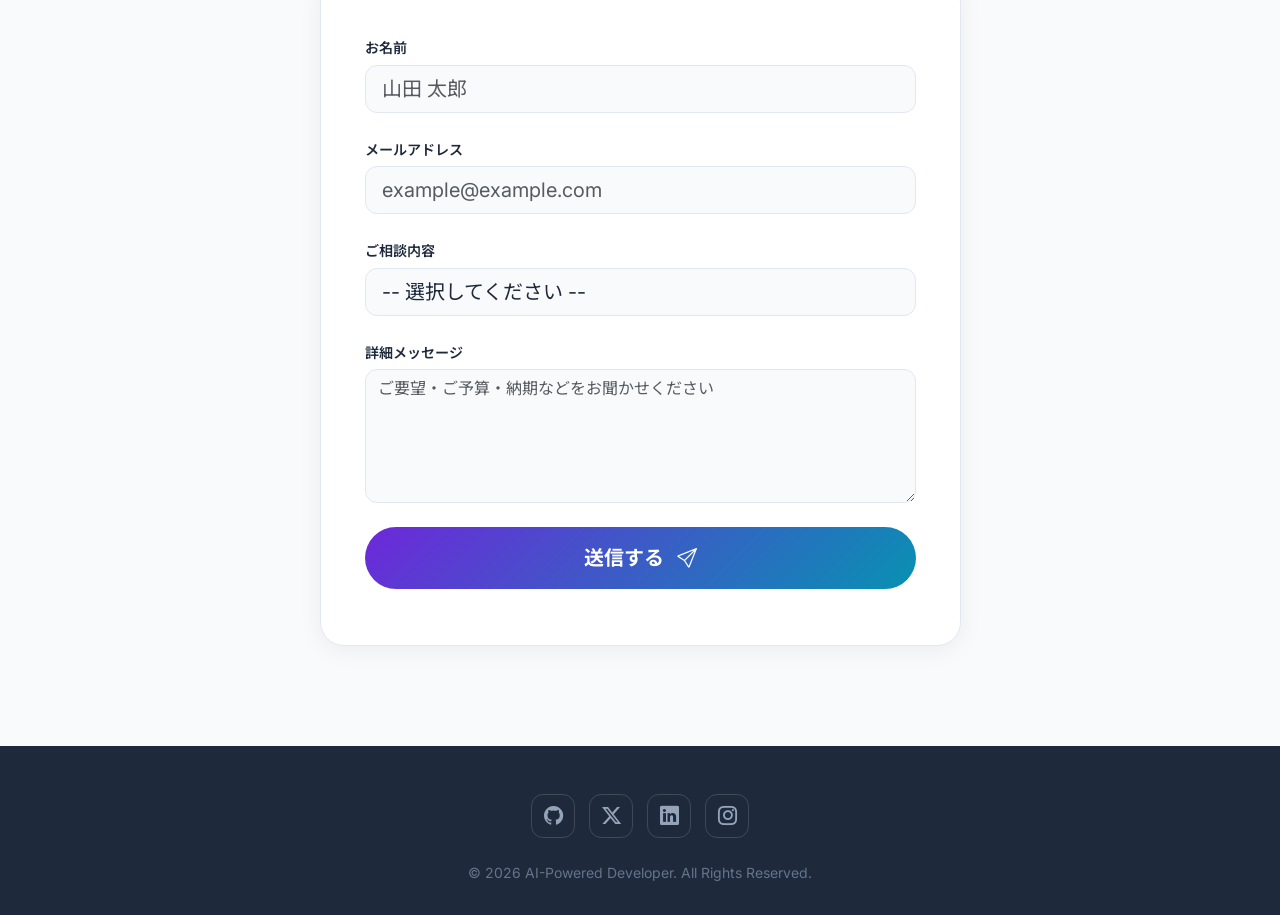
==== commit 0d62fc5a: "feat: integrate Stripe payments and Web3Forms contact notifications" ====
--- a/index.html
+++ b/index.html
@@ -178,23 +178,39 @@
             </div>
             <div class="row justify-content-center">
                 <div class="col-lg-7" data-aos="fade-up" data-aos-delay="100">
+                    <!-- Stripe Buy Section -->
+                    <div class="text-center mb-5 p-4 border rounded-4 bg-white shadow-sm">
+                        <h3 data-i18n="premium-title" class="fw-bold mb-2">プレミアム開発パッケージ</h3>
+                        <p data-i18n="premium-desc" class="text-muted mb-3">AIを活用した爆速・高品質なフルセット開発。</p>
+                        <div data-i18n="premium-price" class="fs-2 fw-900 text-primary mb-4">¥50,000 〜</div>
+                        <a href="https://buy.stripe.com/4gMcN7cwc8g4cN36Dk0VO01" target="_blank"
+                            class="btn-primary-custom w-100 py-3 fs-5" data-i18n="cta-buy">
+                            今すぐ開発を依頼する (Stripe決済)
+                        </a>
+                    </div>
+
                     <div class="contact-card">
-                        <form class="needs-validation" novalidate>
+                        <form action="https://api.web3forms.com/submit" method="POST" class="needs-validation"
+                            novalidate>
+                            <input type="hidden" name="access_key" value="527bce25-0b81-49e0-8a0f-f20adb4e722a">
+                            <input type="hidden" name="subject" value="Portfolio Contact from Web">
+                            <input type="hidden" name="from_name" value="Portfolio AI Agent">
+
                             <div class="mb-4">
                                 <label class="form-label" data-i18n="form-name">お名前</label>
-                                <input type="text" class="form-control form-control-lg" id="formName"
+                                <input type="text" name="name" class="form-control form-control-lg" id="formName"
                                     placeholder="山田 太郎" required>
                                 <div class="invalid-feedback" data-i18n="form-name-err">お名前を入力してください。</div>
                             </div>
                             <div class="mb-4">
                                 <label class="form-label" data-i18n="form-email">メールアドレス</label>
-                                <input type="email" class="form-control form-control-lg"
+                                <input type="email" name="email" class="form-control form-control-lg"
                                     placeholder="example@example.com" required>
                                 <div class="invalid-feedback" data-i18n="form-email-err">正しいメールを入力してください。</div>
                             </div>
                             <div class="mb-4">
                                 <label class="form-label" data-i18n="form-type">ご相談内容</label>
-                                <select class="form-select form-select-lg">
+                                <select name="project_type" class="form-select form-select-lg">
                                     <option value="" data-i18n="form-type-ph">-- 選択してください --</option>
                                     <option data-i18n="form-opt1">コーポレートサイト制作</option>
                                     <option data-i18n="form-opt2">Webアプリ開発</option>
@@ -204,10 +220,13 @@
                             </div>
                             <div class="mb-4">
                                 <label class="form-label" data-i18n="form-msg">詳細メッセージ</label>
-                                <textarea class="form-control" rows="5" id="formMsg" placeholder="ご要望・ご予算・納期などをお聞かせください"
-                                    required></textarea>
+                                <textarea name="message" class="form-control" rows="5" id="formMsg"
+                                    placeholder="ご要望・ご予算・納期などをお聞かせください" required></textarea>
                                 <div class="invalid-feedback" data-i18n="form-msg-err">メッセージを入力してください。</div>
                             </div>
+                            <!-- Success Redirection (Optional) -->
+                            <input type="hidden" name="redirect" value="https://web3forms.com/success">
+
                             <button type="submit" class="btn-primary-custom w-100 py-3 fs-5 d-block text-center">
                                 <span data-i18n="form-submit">送信する</span> <i class="bi bi-send ms-2"></i>
                             </button>
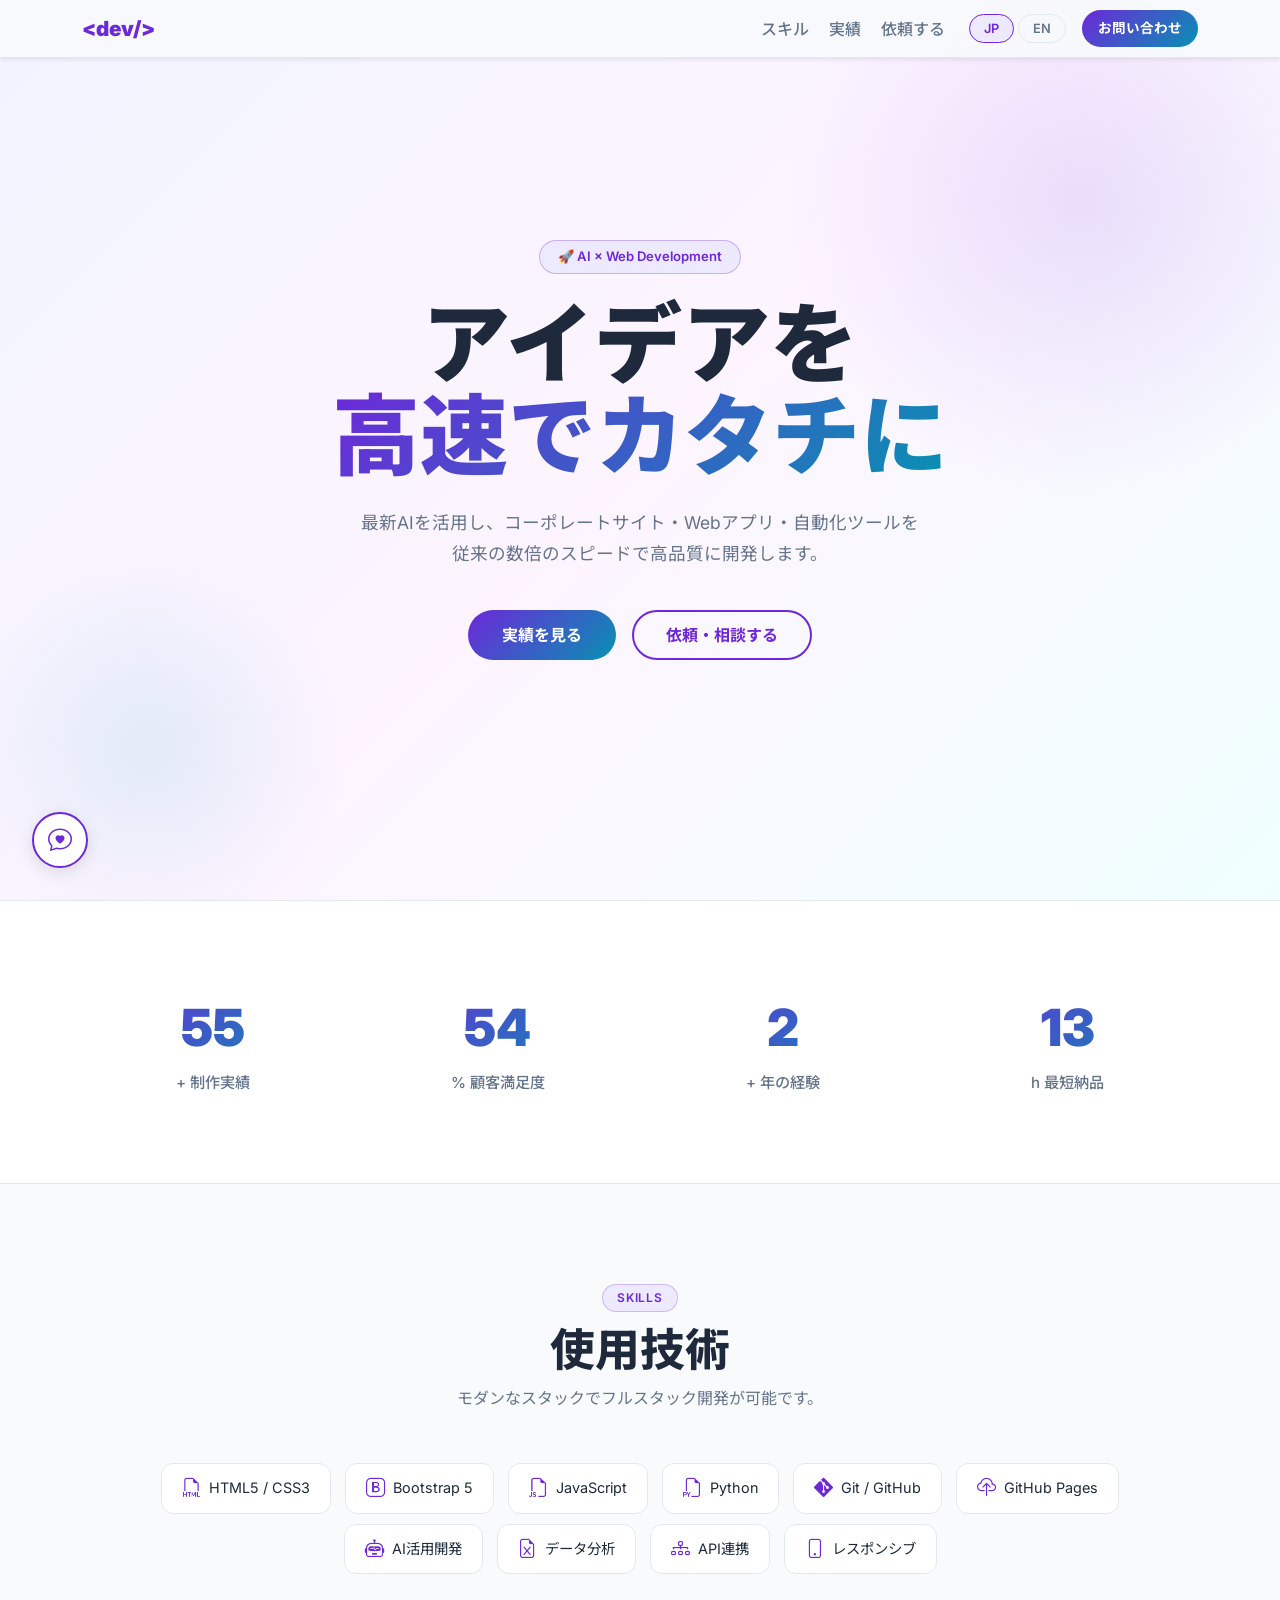
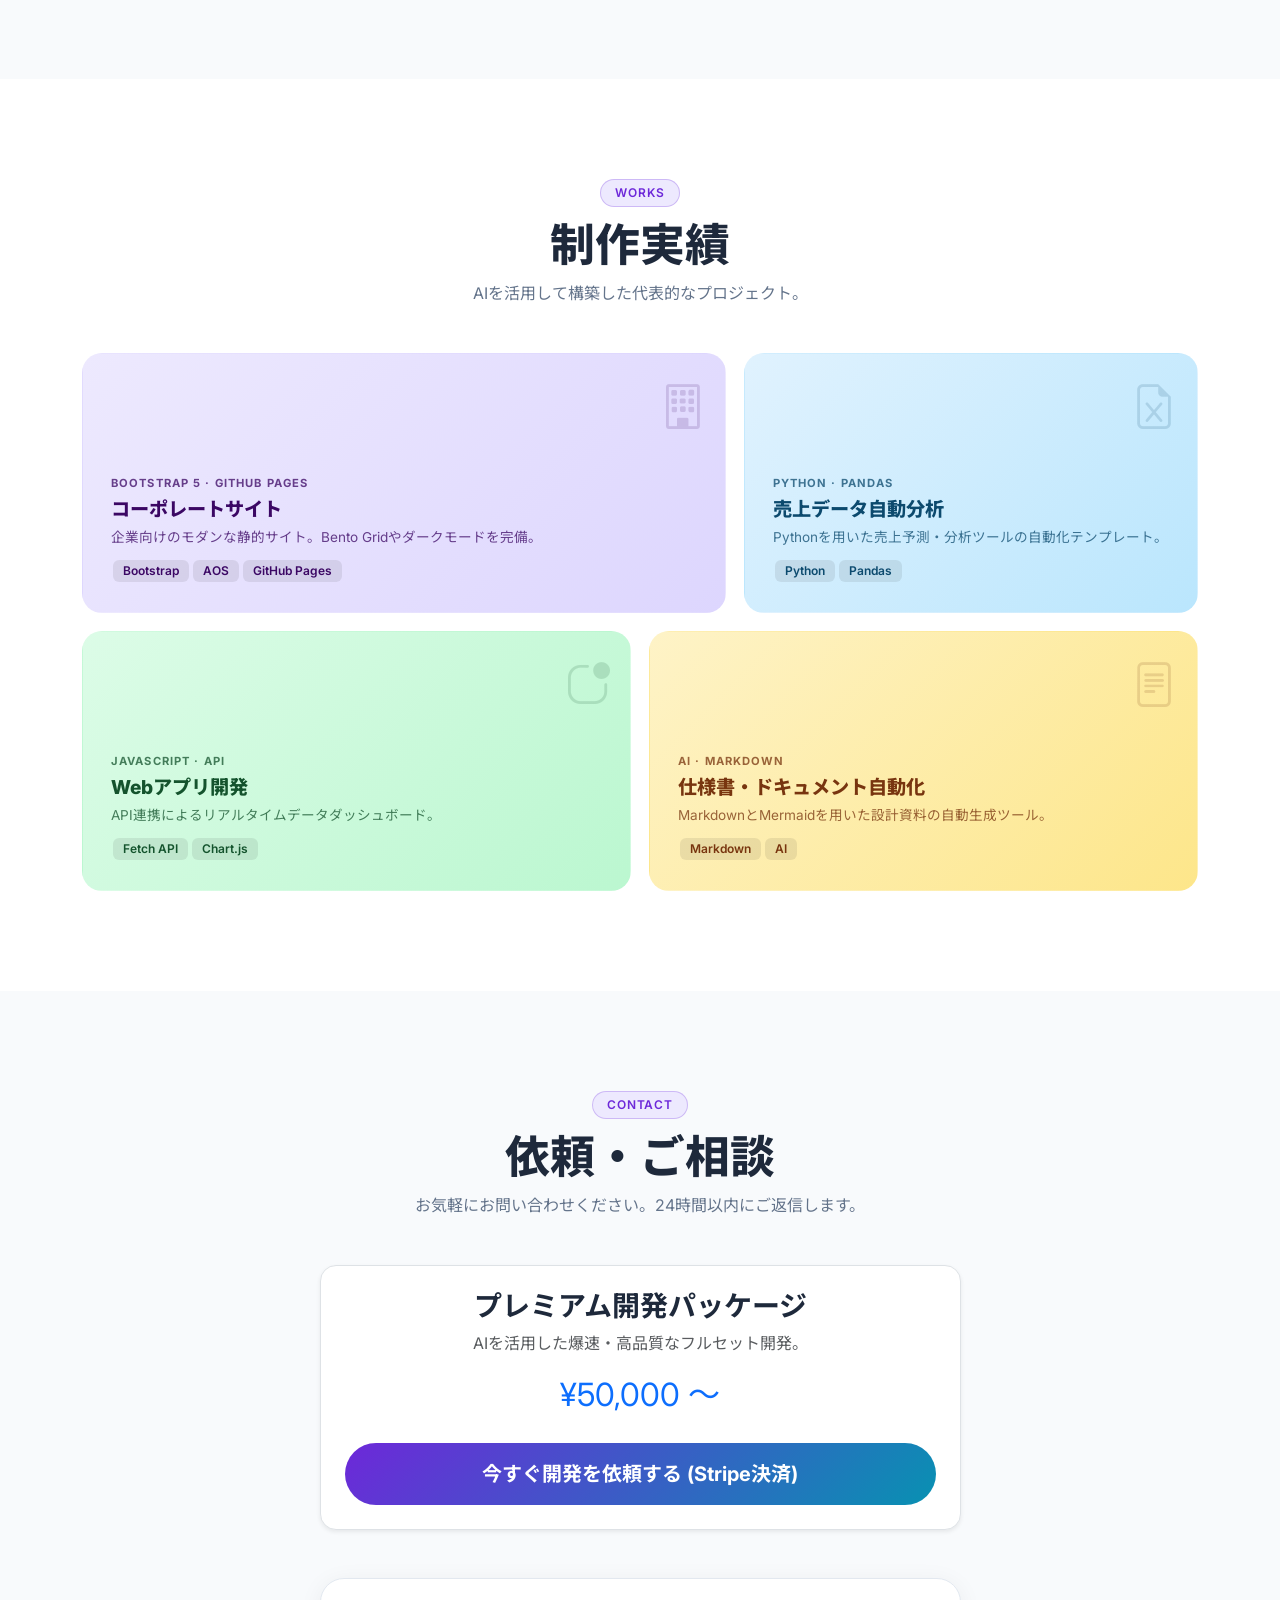
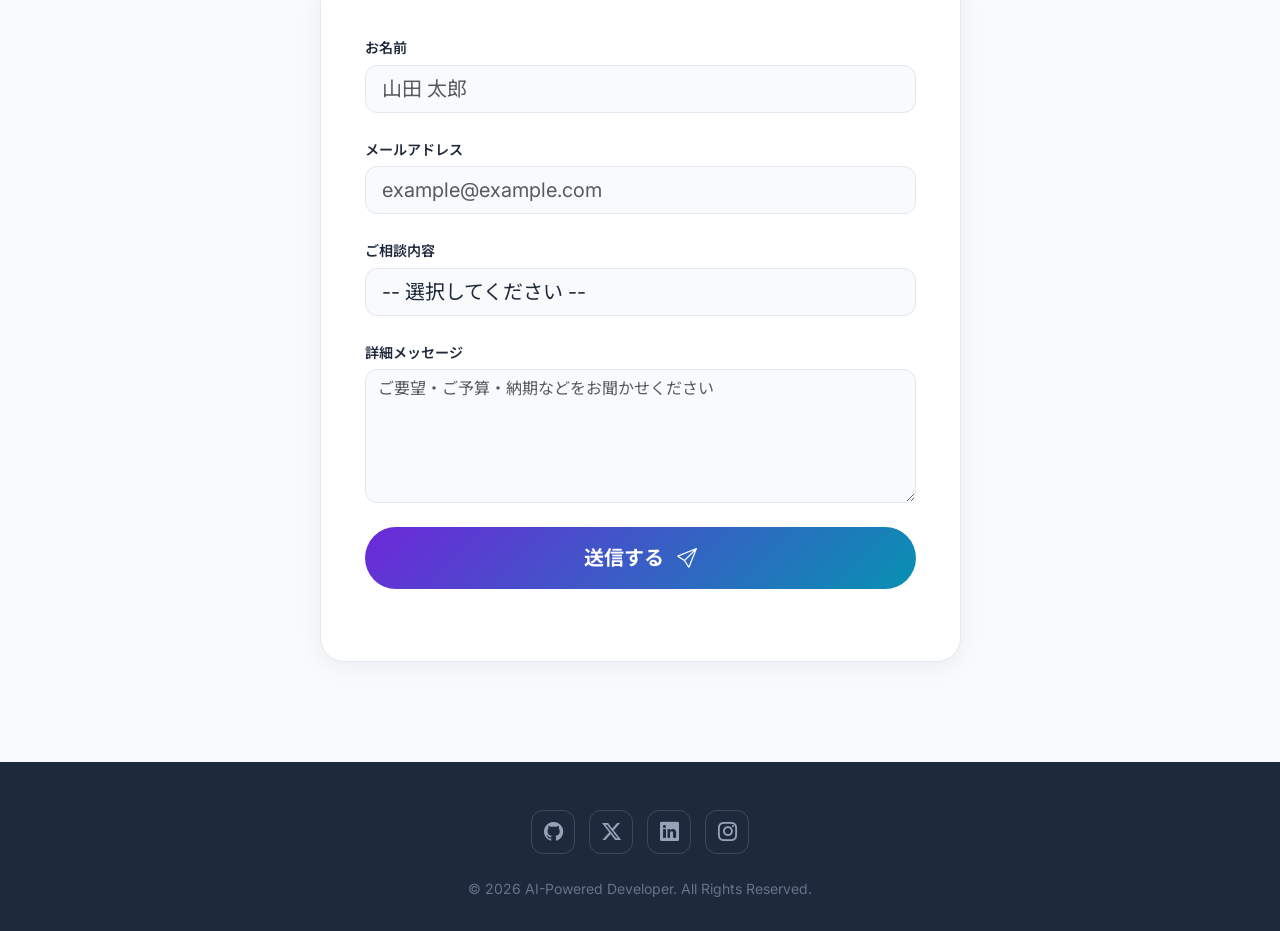
==== commit fc4737eb: "improve site: responsive layout, SEO, accessibility, form UX - Add media queries for Bento grid mobi" ====
--- a/index.html
+++ b/index.html
@@ -6,6 +6,18 @@
     <meta name="viewport" content="width=device-width, initial-scale=1.0">
     <title>Portfolio - AI-Powered Developer</title>
     <meta name="description" content="AI活用でモダンなWebアプリ・コーポレートサイト・自動化ツールを爆速開発するポートフォリオ。">
+    <!-- Open Graph -->
+    <meta property="og:type" content="website">
+    <meta property="og:title" content="Portfolio - AI-Powered Developer">
+    <meta property="og:description" content="AI活用でモダンなWebアプリ・コーポレートサイト・自動化ツールを爆速開発するポートフォリオ。">
+    <meta property="og:url" content="https://johnpascualkumar077.github.io/portfolio/">
+    <meta property="og:site_name" content="AI-Powered Developer Portfolio">
+    <!-- Twitter Card -->
+    <meta name="twitter:card" content="summary_large_image">
+    <meta name="twitter:title" content="Portfolio - AI-Powered Developer">
+    <meta name="twitter:description" content="AI活用でモダンなWebアプリ・コーポレートサイト・自動化ツールを爆速開発するポートフォリオ。">
+    <!-- Canonical -->
+    <link rel="canonical" href="https://johnpascualkumar077.github.io/portfolio/">
     <link rel="preconnect" href="https://fonts.googleapis.com">
     <link
         href="https://fonts.googleapis.com/css2?family=Inter:wght@300;400;600;700;900&family=Noto+Sans+JP:wght@400;700&display=swap"
@@ -22,7 +34,7 @@
     <nav class="navbar navbar-expand-lg fixed-top shadow-sm">
         <div class="container">
             <a class="navbar-brand" href="#">&lt;dev/&gt;</a>
-            <button class="navbar-toggler" type="button" data-bs-toggle="collapse" data-bs-target="#navMenu">
+            <button class="navbar-toggler" type="button" data-bs-toggle="collapse" data-bs-target="#navMenu" aria-controls="navMenu" aria-expanded="false" aria-label="メニューを開く">
                 <span class="navbar-toggler-icon"></span>
             </button>
             <div class="collapse navbar-collapse" id="navMenu">
@@ -124,8 +136,8 @@
                 <p style="color:var(--text-muted)" data-i18n="works-sub">AIを活用して構築した代表的なプロジェクト。</p>
             </div>
             <div class="bento-grid">
-                <div class="bento-card bento-lg bento-1" data-aos="fade-right" onclick="openWorkModal(1)">
-                    <i class="bi bi-building card-icon"></i>
+                <div class="bento-card bento-lg bento-1" data-aos="fade-right" onclick="openWorkModal(1)" role="button" tabindex="0" aria-label="コーポレートサイトの詳細を見る" onkeydown="if(event.key==='Enter'||event.key===' ')openWorkModal(1)">
+                    <i class="bi bi-building card-icon" aria-hidden="true"></i>
                     <div class="card-content">
                         <div class="card-tag">Bootstrap 5 · GitHub Pages</div>
                         <h3 data-i18n="work1-title">コーポレートサイト</h3>
@@ -134,8 +146,8 @@
                                 class="tech-tag">GitHub Pages</span></div>
                     </div>
                 </div>
-                <div class="bento-card bento-sm bento-2" data-aos="fade-left" onclick="openWorkModal(2)">
-                    <i class="bi bi-file-earmark-excel card-icon"></i>
+                <div class="bento-card bento-sm bento-2" data-aos="fade-left" onclick="openWorkModal(2)" role="button" tabindex="0" aria-label="売上データ自動分析の詳細を見る" onkeydown="if(event.key==='Enter'||event.key===' ')openWorkModal(2)">
+                    <i class="bi bi-file-earmark-excel card-icon" aria-hidden="true"></i>
                     <div class="card-content">
                         <div class="card-tag">Python · Pandas</div>
                         <h3 data-i18n="work2-title">売上データ自動分析</h3>
@@ -144,8 +156,8 @@
                     </div>
                 </div>
                 <div class="bento-card bento-md bento-3" data-aos="fade-right" data-aos-delay="100"
-                    onclick="openWorkModal(3)">
-                    <i class="bi bi-app-indicator card-icon"></i>
+                    onclick="openWorkModal(3)" role="button" tabindex="0" aria-label="Webアプリ開発の詳細を見る" onkeydown="if(event.key==='Enter'||event.key===' ')openWorkModal(3)">
+                    <i class="bi bi-app-indicator card-icon" aria-hidden="true"></i>
                     <div class="card-content">
                         <div class="card-tag">JavaScript · API</div>
                         <h3 data-i18n="work3-title">Webアプリ開発</h3>
@@ -155,8 +167,8 @@
                     </div>
                 </div>
                 <div class="bento-card bento-md bento-4" data-aos="fade-left" data-aos-delay="100"
-                    onclick="openWorkModal(4)">
-                    <i class="bi bi-file-text card-icon"></i>
+                    onclick="openWorkModal(4)" role="button" tabindex="0" aria-label="仕様書・ドキュメント自動化の詳細を見る" onkeydown="if(event.key==='Enter'||event.key===' ')openWorkModal(4)">
+                    <i class="bi bi-file-text card-icon" aria-hidden="true"></i>
                     <div class="card-content">
                         <div class="card-tag">AI · Markdown</div>
                         <h3 data-i18n="work4-title">仕様書・ドキュメント自動化</h3>
@@ -224,12 +236,10 @@
                                     placeholder="ご要望・ご予算・納期などをお聞かせください" required></textarea>
                                 <div class="invalid-feedback" data-i18n="form-msg-err">メッセージを入力してください。</div>
                             </div>
-                            <!-- Success Redirection (Optional) -->
-                            <input type="hidden" name="redirect" value="https://web3forms.com/success">
-
-                            <button type="submit" class="btn-primary-custom w-100 py-3 fs-5 d-block text-center">
-                                <span data-i18n="form-submit">送信する</span> <i class="bi bi-send ms-2"></i>
+                            <button type="submit" id="formSubmitBtn" class="btn-primary-custom w-100 py-3 fs-5 d-block text-center">
+                                <span data-i18n="form-submit">送信する</span> <i class="bi bi-send ms-2" aria-hidden="true"></i>
                             </button>
+                            <div id="formResult" class="mt-3" role="alert" aria-live="polite"></div>
                         </form>
                     </div>
                 </div>
@@ -290,15 +300,15 @@
                 data-i18n="ai-btn">Contact AI</a>
         </div>
     </div>
-    <div id="aiToggle"><i class="bi bi-chat-heart"></i></div>
+    <div id="aiToggle" role="button" tabindex="0" aria-label="AIアシスタントを開く" aria-expanded="false"><i class="bi bi-chat-heart" aria-hidden="true"></i></div>
 
     <!-- UI COMPONENTS -->
-    <button id="backToTop" title="Top"><i class="bi bi-chevron-up"></i></button>
-
-    <script src="https://cdn.jsdelivr.net/npm/bootstrap@5.3.0/dist/js/bootstrap.bundle.min.js"></script>
-    <script src="https://unpkg.com/aos@2.3.1/dist/aos.js"></script>
+    <button id="backToTop" title="Top" aria-label="ページトップへ戻る"><i class="bi bi-chevron-up" aria-hidden="true"></i></button>
+
+    <script src="https://cdn.jsdelivr.net/npm/bootstrap@5.3.0/dist/js/bootstrap.bundle.min.js" defer></script>
+    <script src="https://unpkg.com/aos@2.3.1/dist/aos.js" defer></script>
     <!-- External JS -->
-    <script src="script.js"></script>
+    <script src="script.js" defer></script>
 </body>
 
 </html>
--- a/style.css
+++ b/style.css
@@ -225,6 +225,27 @@
 }
 #aiToggle:hover { transform: scale(1.1); background: var(--accent); color: #fff; }
 
+/* ── RESPONSIVE ── */
+@media (max-width: 992px) {
+    .bento-grid { grid-auto-rows: auto; }
+    .bento-lg { grid-column: span 12; min-height: 220px; }
+    .bento-sm { grid-column: span 12; min-height: 200px; }
+    .bento-md { grid-column: span 6; min-height: 200px; }
+}
+
+@media (max-width: 768px) {
+    section { padding: 64px 0; }
+    .bento-md { grid-column: span 12; }
+    .contact-card { padding: 32px 20px; }
+    .modal-body .row { flex-direction: column; }
+    .modal-body .row > div { width: 100%; max-width: 100%; }
+}
+
 @media (max-width: 576px) {
     #aiWidget { width: calc(100vw - 64px); }
-}
+    #backToTop { bottom: 20px; right: 20px; }
+    #aiToggle { bottom: 20px; left: 20px; }
+    .hero-sub { font-size: 1rem; }
+    .bento-card { padding: 20px; }
+    section { padding: 48px 0; }
+}
